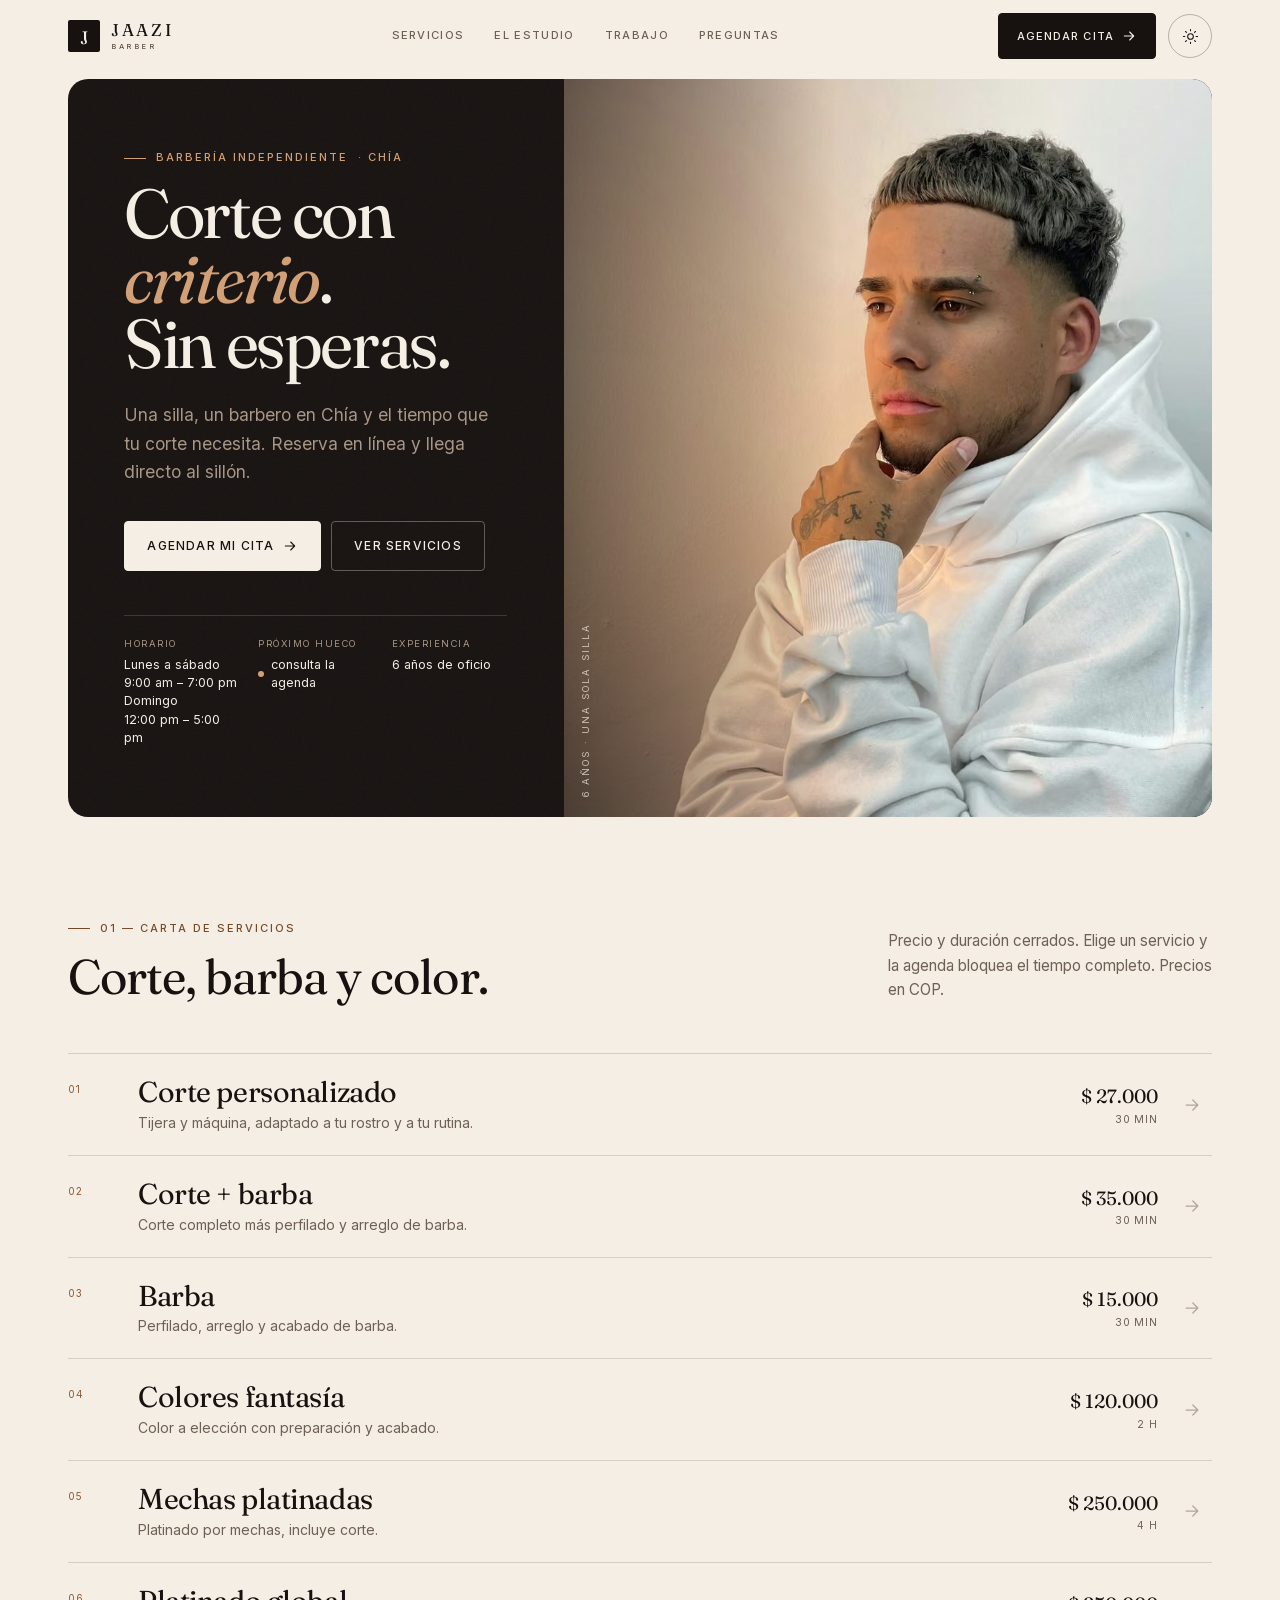
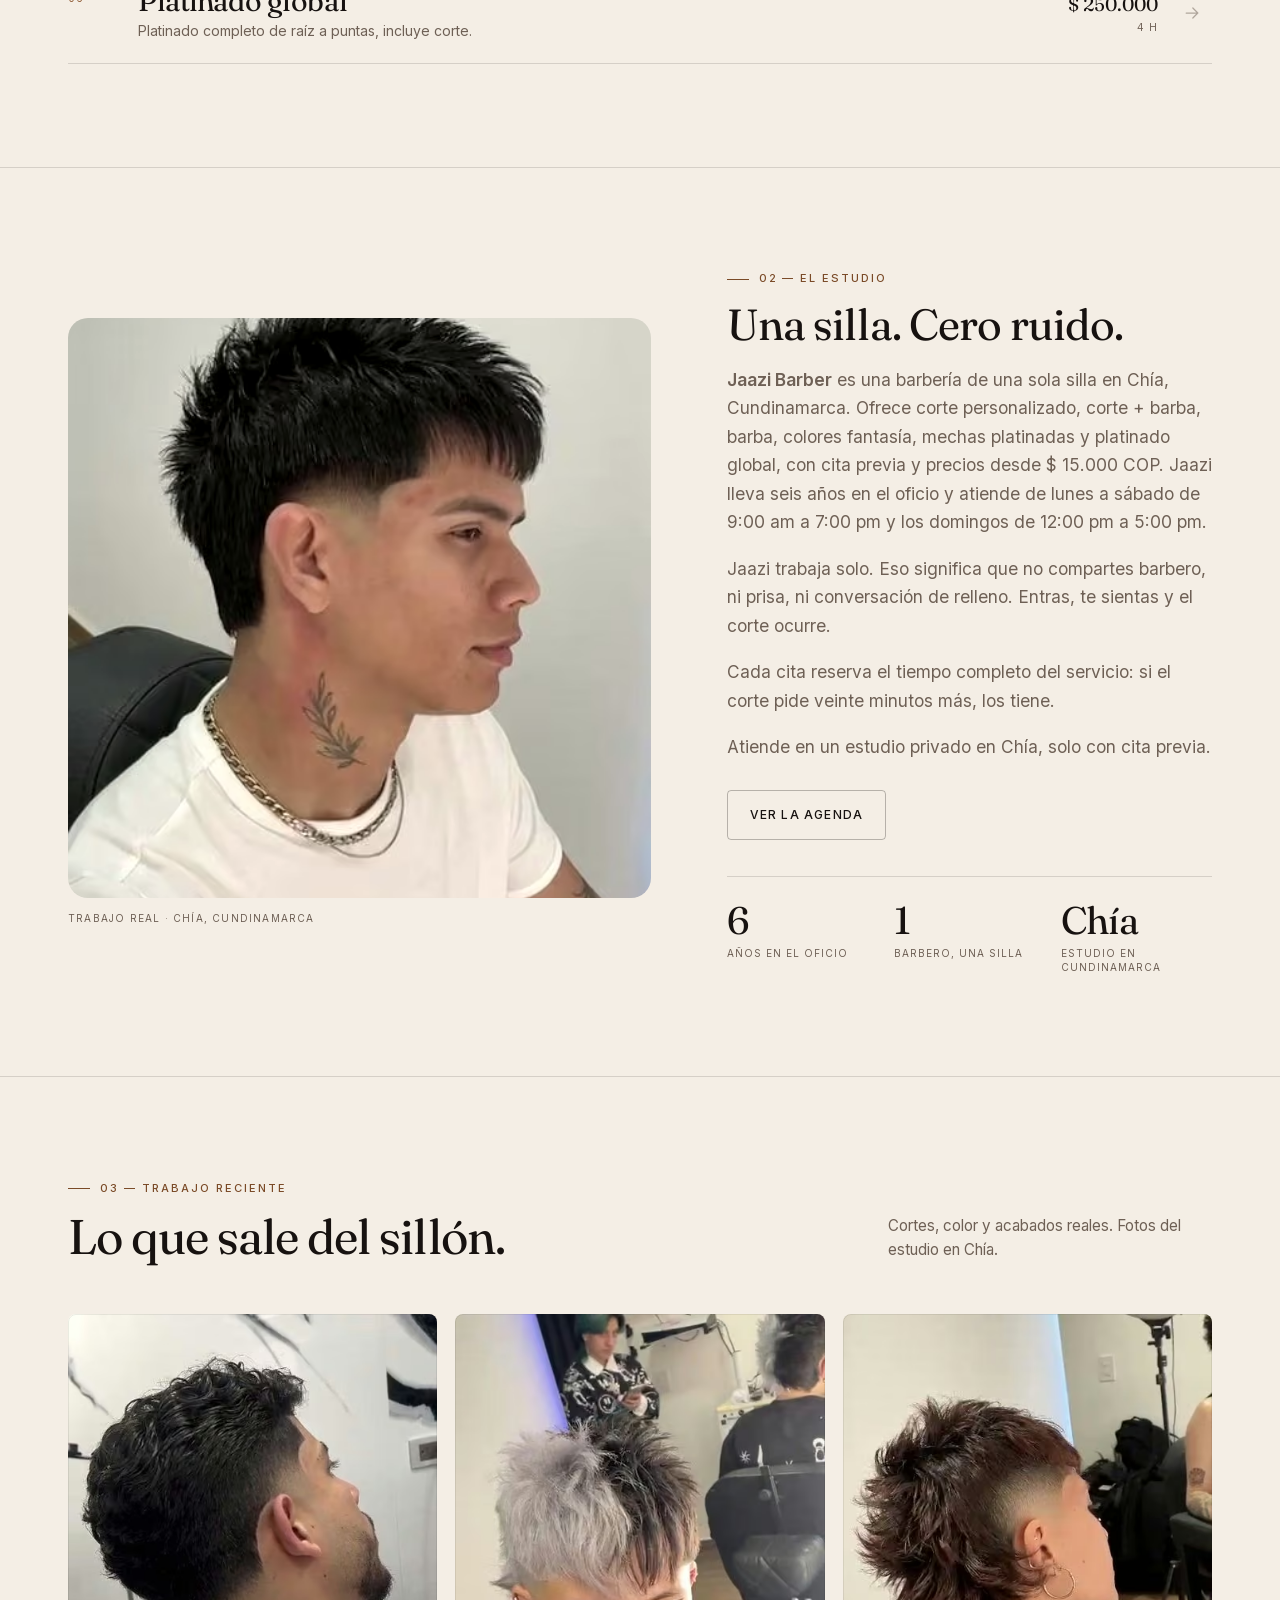
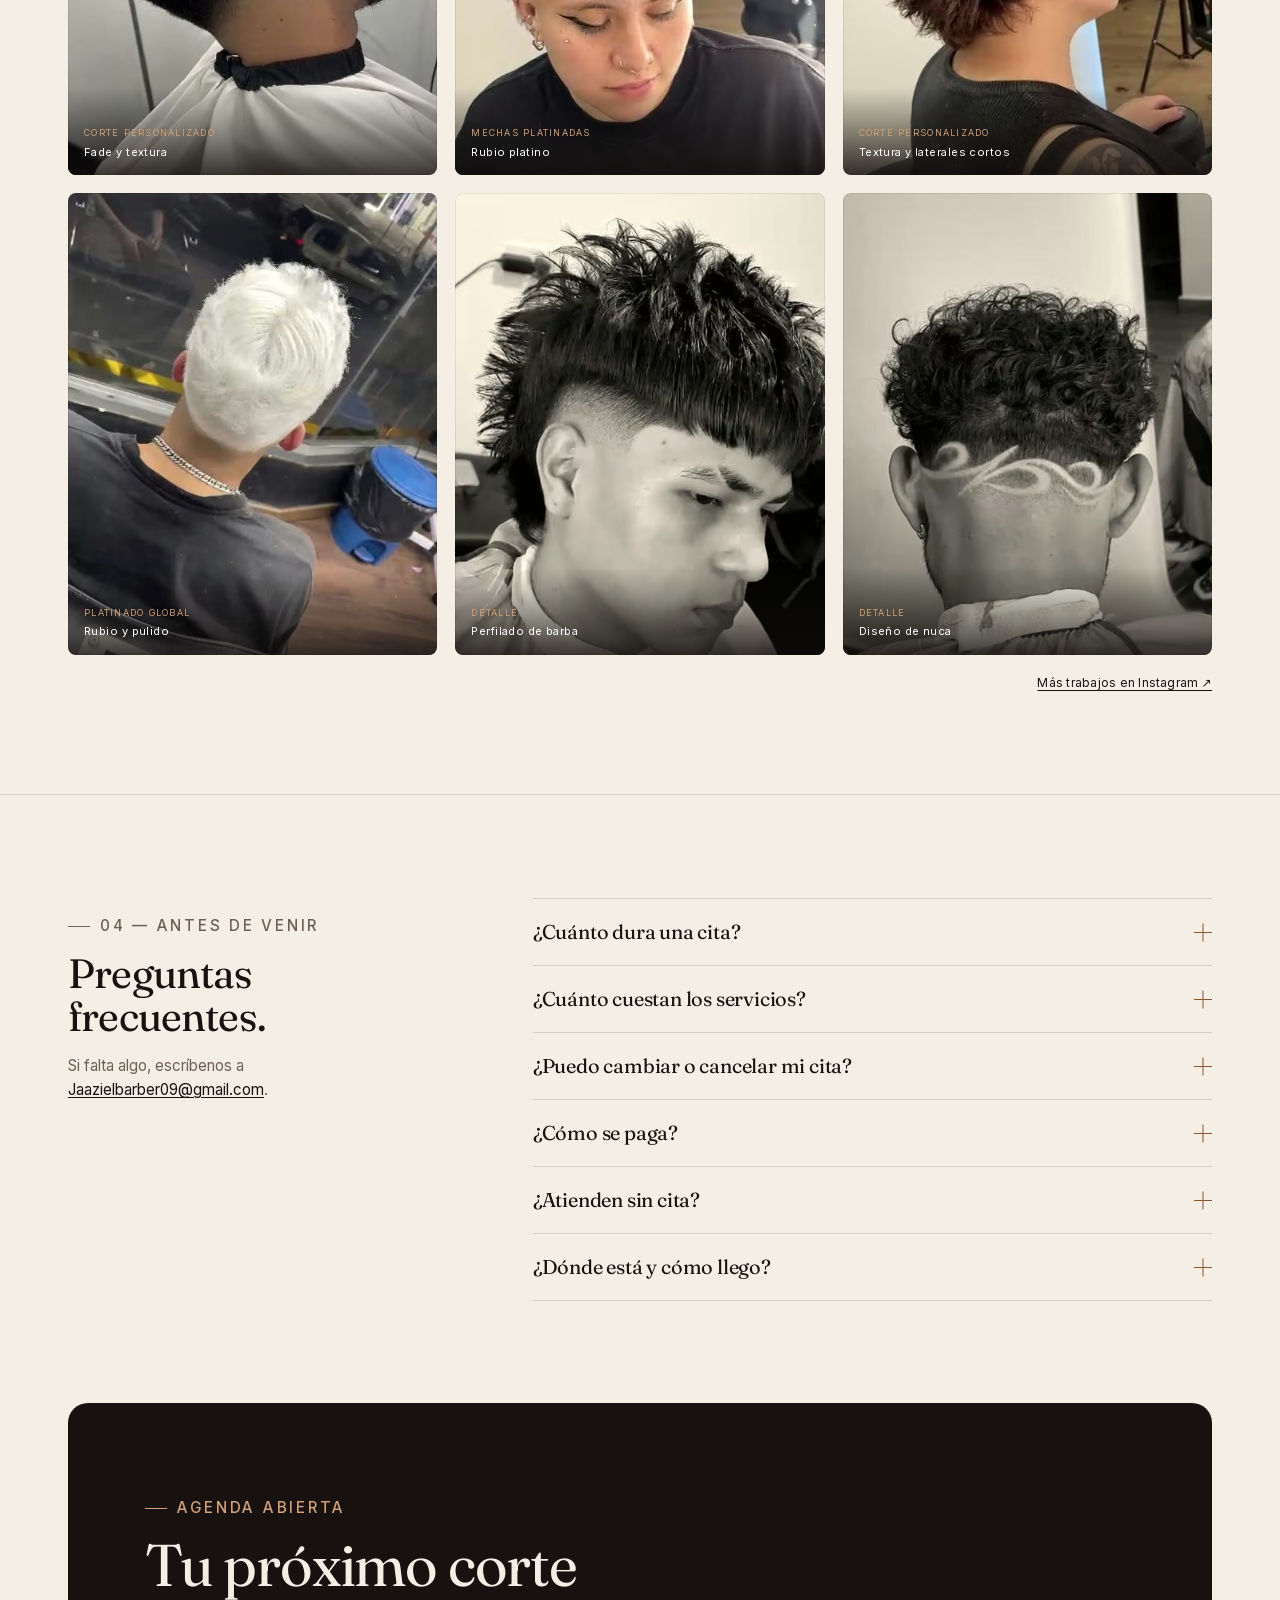
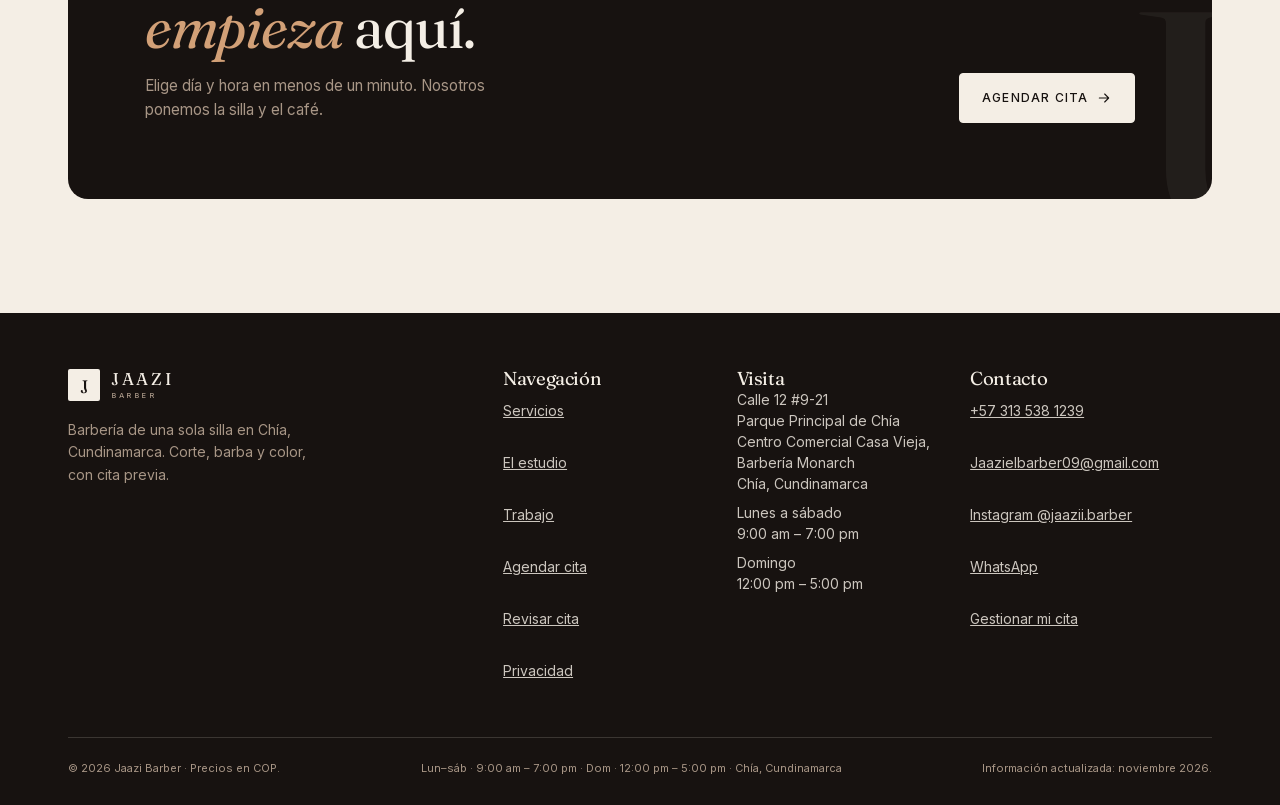
==== index.html @ 2a319cfb "Actualizar dirección en index.html" ====
<!doctype html>
<html lang="es">
<head>
  <meta charset="utf-8">
  <meta name="viewport" content="width=device-width, initial-scale=1">
  <title>Jaazi Barber — Barbería en Chía, Cundinamarca</title>
  <meta name="description" content="Corte personalizado, barba, mechas platinadas y color en Chía. Precios desde $ 15.000 COP. Reserva tu cita con Jaazi Barber en línea.">
  <meta name="theme-color" content="#f4eee5">
  <script>
    (function () {
      try {
        var stored = localStorage.getItem("jaazi.theme");
        var dark = stored ? stored === "dark" : window.matchMedia("(prefers-color-scheme: dark)").matches;
        var theme = dark ? "dark" : "light";
        document.documentElement.setAttribute("data-theme", theme);
        document.documentElement.style.colorScheme = theme;
        var meta = document.querySelector('meta[name="theme-color"]');
        if (meta) meta.setAttribute("content", theme === "dark" ? "#12100e" : "#f4eee5");
      } catch (err) { /* sin preferencia guardada */ }
    })();
  </script>
  <link rel="canonical" href="https://jaazi-barber.pages.dev/">
  <meta property="og:type" content="website">
  <meta property="og:site_name" content="Jaazi Barber">
  <meta property="og:title" content="Jaazi Barber — Barbería en Chía, Cundinamarca">
  <meta property="og:description" content="Corte, barba y color. Cita previa en Chía, Cundinamarca.">
  <meta property="og:url" content="https://jaazi-barber.pages.dev/">
  <meta property="og:image" content="https://jaazi-barber.pages.dev/assets/img/jaazi-og.jpg">
  <meta property="og:image:width" content="1200">
  <meta property="og:image:height" content="630">
  <meta property="og:image:alt" content="Jaazi, barbero de Jaazi Barber, en su estudio de Chía">
  <meta property="og:locale" content="es_CO">
  <meta name="twitter:card" content="summary_large_image">
  <meta name="twitter:title" content="Jaazi Barber — Barbería en Chía, Cundinamarca">
  <meta name="twitter:description" content="Corte, barba y color. Cita previa en Chía.">
  <meta name="twitter:image" content="https://jaazi-barber.pages.dev/assets/img/jaazi-og.jpg">
  <meta name="twitter:image:alt" content="Jaazi, barbero de Jaazi Barber, en su estudio de Chía">
  <link rel="icon" href="assets/favicon.svg" type="image/svg+xml">
  <link rel="apple-touch-icon" href="assets/apple-touch-icon.png">
  <link rel="preload" href="assets/fonts/fraunces-latin.woff2" as="font" type="font/woff2" crossorigin>
  <link rel="preload" href="assets/fonts/fraunces-latin-italic.woff2" as="font" type="font/woff2" crossorigin>
  <link rel="preload" href="assets/fonts/inter-latin.woff2" as="font" type="font/woff2" crossorigin>
  <link rel="stylesheet" href="assets/fonts/fonts.css">
  <link rel="stylesheet" href="assets/css/site.css">
  <script src="assets/js/config.js"></script>
  <script src="assets/js/api.js" defer></script>
  <script src="assets/js/store.js" defer></script>
  <script src="assets/js/site.js" defer></script>
  <script type="application/ld+json">
  {
    "@context": "https://schema.org",
    "@type": "BarberShop",
    "@id": "https://jaazi-barber.pages.dev/#barbershop",
    "name": "Jaazi Barber",
    "url": "https://jaazi-barber.pages.dev/",
    "image": "https://jaazi-barber.pages.dev/assets/img/jaazi-retrato.jpg",
    "description": "Barbería de una sola silla en Chía, Cundinamarca. Corte, barba y color, con cita previa.",
    "telephone": "+57 313 538 1239",
    "email": "Jaazielbarber09@gmail.com",
    "address": {
      "@type": "PostalAddress",
      "streetAddress": "Calle 12 #9-21, Parque Principal de Chía, Centro Comercial Casa Vieja, Barbería Monarch",
      "addressLocality": "Chía",
      "addressRegion": "Cundinamarca",
      "addressCountry": "CO"
    },
    "openingHoursSpecification": [
      {
        "@type": "OpeningHoursSpecification",
        "dayOfWeek": ["Monday", "Tuesday", "Wednesday", "Thursday", "Friday", "Saturday"],
        "opens": "09:00",
        "closes": "19:00"
      },
      {
        "@type": "OpeningHoursSpecification",
        "dayOfWeek": "Sunday",
        "opens": "12:00",
        "closes": "17:00"
      }
    ],
    "areaServed": [
      { "@type": "City", "name": "Chía" },
      { "@type": "AdministrativeArea", "name": "Cundinamarca" }
    ],
    "hasMap": "https://www.google.com/maps/search/?api=1&query=Jaazi%20Barber%2C%20Calle%2012%20%239-21%2C%20Centro%20Comercial%20Casa%20Vieja%2C%20Parque%20Principal%2C%20Ch%C3%ADa%2C%20Cundinamarca",
    "currenciesAccepted": "COP",
    "paymentAccepted": "Efectivo, Transferencia bancaria",
    "priceRange": "$$",
    "hasOfferCatalog": {
      "@type": "OfferCatalog",
      "name": "Servicios",
      "itemListElement": [
        {
          "@type": "Offer",
          "itemOffered": { "@type": "Service", "name": "Corte personalizado" },
          "price": "27000",
          "priceCurrency": "COP"
        },
        {
          "@type": "Offer",
          "itemOffered": { "@type": "Service", "name": "Corte + barba" },
          "price": "35000",
          "priceCurrency": "COP"
        },
        {
          "@type": "Offer",
          "itemOffered": { "@type": "Service", "name": "Barba" },
          "price": "15000",
          "priceCurrency": "COP"
        },
        {
          "@type": "Offer",
          "itemOffered": { "@type": "Service", "name": "Colores fantasía" },
          "price": "120000",
          "priceCurrency": "COP"
        },
        {
          "@type": "Offer",
          "itemOffered": { "@type": "Service", "name": "Mechas platinadas" },
          "price": "250000",
          "priceCurrency": "COP"
        },
        {
          "@type": "Offer",
          "itemOffered": { "@type": "Service", "name": "Platinado global" },
          "price": "250000",
          "priceCurrency": "COP"
        }
      ]
    },
    "sameAs": ["https://www.instagram.com/jaazii.barber"],
    "dateModified": "2026-11-03"
  }
  </script>
  <script type="application/ld+json">
  {
    "@context": "https://schema.org",
    "@type": "FAQPage",
    "mainEntity": [
      {
        "@type": "Question",
        "name": "¿Cuánto dura una cita?",
        "acceptedAnswer": { "@type": "Answer", "text": "El corte personalizado, el corte + barba y la barba duran 30 minutos; los colores fantasía, 2 horas; y las mechas platinadas o el platinado global, 4 horas. La agenda bloquea el tiempo completo del servicio; llega cinco minutos antes." }
      },
      {
        "@type": "Question",
        "name": "¿Cuánto cuestan los servicios?",
        "acceptedAnswer": { "@type": "Answer", "text": "Corte personalizado, $ 27.000; corte + barba, $ 35.000; barba, $ 15.000; colores fantasía, $ 120.000; mechas platinadas y platinado global, $ 250.000 cada uno. Precios en pesos colombianos (COP)." }
      },
      {
        "@type": "Question",
        "name": "¿Puedo cambiar o cancelar mi cita?",
        "acceptedAnswer": { "@type": "Answer", "text": "Sí. Desde Revisar cita, con tu código y el teléfono con el que reservaste, puedes cambiar la fecha y la hora o cancelarla en cualquier momento, sin costo." }
      },
      {
        "@type": "Question",
        "name": "¿Cómo se paga?",
        "acceptedAnswer": { "@type": "Answer", "text": "En efectivo o por transferencia, en el estudio. Reservar no tiene costo y no se pide anticipo." }
      },
      {
        "@type": "Question",
        "name": "¿Atienden sin cita?",
        "acceptedAnswer": { "@type": "Answer", "text": "Con cita previa. Si buscas un hueco de último momento, escríbenos por WhatsApp." }
      },
      {
        "@type": "Question",
        "name": "¿Dónde está y cómo llego?",
        "acceptedAnswer": { "@type": "Answer", "text": "Calle 12 #9-21, Parque Principal de Chía, Centro Comercial Casa Vieja, Barbería Monarch, Chía, Cundinamarca. La dirección completa aparece al confirmar la cita." }
      }
    ]
  }
  </script>
</head>
<body data-page="home">
  <a class="skip-link" href="#main">Saltar al contenido</a>

  <header class="site-header">
    <div class="container site-header__inner">
      <a class="brand" href="index.html" aria-label="Jaazi Barber, inicio">
        <span class="brand__mark" aria-hidden="true">J</span>
        <span class="brand__text">Jaazi<span class="brand__sub">Barber</span></span>
      </a>

      <nav class="nav" aria-label="Navegación principal">
        <a class="nav__link" href="#servicios">Servicios</a>
        <a class="nav__link" href="#estudio">El estudio</a>
        <a class="nav__link" href="#trabajo">Trabajo</a>
        <a class="nav__link" href="#preguntas">Preguntas</a>
      </nav>

      <div class="site-header__actions">
        <a class="btn btn--sm" href="agendar.html">
          Agendar cita
          <svg viewBox="0 0 24 24" fill="none" aria-hidden="true"><path d="M5 12h14M13 6l6 6-6 6" stroke="currentColor" stroke-width="1.6" stroke-linecap="round" stroke-linejoin="round"/></svg>
        </a>
        <button class="theme-toggle" type="button" data-theme-toggle aria-pressed="false" aria-label="Activar modo oscuro" title="Activar modo oscuro">
          <svg class="theme-toggle__sun" viewBox="0 0 24 24" fill="none" aria-hidden="true"><circle cx="12" cy="12" r="4" stroke="currentColor" stroke-width="1.5"/><path d="M12 2v2M12 20v2M2 12h2M20 12h2M4.9 4.9l1.4 1.4M17.7 17.7l1.4 1.4M19.1 4.9l-1.4 1.4M6.3 17.7l-1.4 1.4" stroke="currentColor" stroke-width="1.5" stroke-linecap="round"/></svg>
          <svg class="theme-toggle__moon" viewBox="0 0 24 24" fill="none" aria-hidden="true"><path d="M20 14.5A8.5 8.5 0 0 1 9.5 4a8.5 8.5 0 1 0 10.5 10.5Z" stroke="currentColor" stroke-width="1.5" stroke-linejoin="round"/></svg>
        </button>
        <button class="menu-toggle" type="button" aria-expanded="false" aria-controls="mobile-menu">
          <span class="menu-toggle__label">Menú</span>
          <span class="menu-toggle__bars" aria-hidden="true"><i></i><i></i></span>
        </button>
      </div>
    </div>
  </header>

  <div class="mobile-menu" id="mobile-menu" hidden>
    <nav class="mobile-menu__nav" aria-label="Navegación móvil">
      <a class="mobile-menu__link" href="#servicios"><span>01</span>Servicios</a>
      <a class="mobile-menu__link" href="#estudio"><span>02</span>El estudio</a>
      <a class="mobile-menu__link" href="#trabajo"><span>03</span>Trabajo</a>
      <a class="mobile-menu__link" href="#preguntas"><span>04</span>Preguntas</a>
      <a class="mobile-menu__link" href="revisar.html"><span>05</span>Revisar cita</a>
    </nav>
    <div>
      <a class="btn btn--block" href="agendar.html">
        Agendar cita
        <svg viewBox="0 0 24 24" fill="none" aria-hidden="true"><path d="M5 12h14M13 6l6 6-6 6" stroke="currentColor" stroke-width="1.6" stroke-linecap="round" stroke-linejoin="round"/></svg>
      </a>
      <div class="mobile-menu__meta" style="margin-top: 20px;">
        <span>Lun–sáb · 9:00 am – 7:00 pm · Dom · 12:00 pm – 5:00 pm</span>
        <span>Chía, Cundinamarca</span>
      </div>
    </div>
  </div>

  <main id="main" tabindex="-1">
    <div class="container">
      <section class="hero on-dark" aria-labelledby="hero-title">
        <div class="hero__body">
          <p class="eyebrow">Barbería independiente <span class="eyebrow__extra">· Chía</span></p>
          <h1 id="hero-title">Corte con <em>criterio</em>.<br>Sin esperas.</h1>
          <p class="lede">Una silla, un barbero en Chía y el tiempo que tu corte necesita. Reserva en línea y llega directo al sillón.</p>
          <div class="hero__actions">
            <a class="btn btn--light" href="agendar.html">
              Agendar mi cita
              <svg viewBox="0 0 24 24" fill="none" aria-hidden="true"><path d="M5 12h14M13 6l6 6-6 6" stroke="currentColor" stroke-width="1.6" stroke-linecap="round" stroke-linejoin="round"/></svg>
            </a>
            <a class="btn btn--ghost-light" href="#servicios">Ver servicios</a>
          </div>
          <dl class="hero__meta">
            <div>
              <dt>Horario</dt>
              <dd>Lunes a sábado<br>9:00 am – 7:00 pm<br>Domingo<br>12:00 pm – 5:00 pm</dd>
            </div>
            <div>
              <dt>Próximo hueco</dt>
              <dd class="live"><span data-next-slot>consultando…</span></dd>
            </div>
            <div>
              <dt>Experiencia</dt>
              <dd>6 años de oficio</dd>
            </div>
          </dl>
        </div>
        <div class="hero__media">
          <picture>
            <source type="image/avif" srcset="assets/img/jaazi-retrato-600.avif 600w, assets/img/jaazi-retrato-900.avif 900w, assets/img/jaazi-retrato-1200.avif 1200w" sizes="(max-width: 900px) 100vw, (max-width: 1240px) 50vw, 620px">
            <source type="image/webp" srcset="assets/img/jaazi-retrato-600.webp 600w, assets/img/jaazi-retrato-900.webp 900w, assets/img/jaazi-retrato-1200.webp 1200w" sizes="(max-width: 900px) 100vw, (max-width: 1240px) 50vw, 620px">
            <img src="assets/img/jaazi-retrato.jpg" srcset="assets/img/jaazi-retrato-600.jpg 600w, assets/img/jaazi-retrato-900.jpg 900w, assets/img/jaazi-retrato-1200.jpg 1200w" sizes="(max-width: 900px) 100vw, (max-width: 1240px) 50vw, 620px" alt="Jaazi, barbero de Jaazi Barber, en su estudio de Chía" width="1200" height="1500" fetchpriority="high">
          </picture>
          <span class="hero__stamp" aria-hidden="true">6 años · Una sola silla</span>
        </div>
      </section>
    </div>

    <section class="section" id="servicios" aria-labelledby="servicios-title">
      <div class="container">
        <div class="section-head" data-reveal>
          <div>
            <p class="eyebrow">01 — Carta de servicios</p>
            <h2 id="servicios-title">Corte, barba y color.</h2>
          </div>
          <p>Precio y duración cerrados. Elige un servicio y la agenda bloquea el tiempo completo. Precios en COP.</p>
        </div>

        <ul class="services">
          <li class="service" data-reveal>
            <a class="service__link" href="agendar.html?servicio=corte-personalizado">
              <span class="service__num">01</span>
              <span class="service__body">
                <span class="service__name">Corte personalizado</span>
                <span class="service__desc">Tijera y máquina, adaptado a tu rostro y a tu rutina.</span>
              </span>
              <span class="service__price"><b>$ 27.000</b><span>30 min</span></span>
              <svg class="service__arrow" viewBox="0 0 24 24" fill="none" aria-hidden="true"><path d="M5 12h14M13 6l6 6-6 6" stroke="currentColor" stroke-width="1.5" stroke-linecap="round" stroke-linejoin="round"/></svg>
            </a>
          </li>
          <li class="service" data-reveal data-delay="60">
            <a class="service__link" href="agendar.html?servicio=corte-barba">
              <span class="service__num">02</span>
              <span class="service__body">
                <span class="service__name">Corte + barba</span>
                <span class="service__desc">Corte completo más perfilado y arreglo de barba.</span>
              </span>
              <span class="service__price"><b>$ 35.000</b><span>30 min</span></span>
              <svg class="service__arrow" viewBox="0 0 24 24" fill="none" aria-hidden="true"><path d="M5 12h14M13 6l6 6-6 6" stroke="currentColor" stroke-width="1.5" stroke-linecap="round" stroke-linejoin="round"/></svg>
            </a>
          </li>
          <li class="service" data-reveal data-delay="120">
            <a class="service__link" href="agendar.html?servicio=barba">
              <span class="service__num">03</span>
              <span class="service__body">
                <span class="service__name">Barba</span>
                <span class="service__desc">Perfilado, arreglo y acabado de barba.</span>
              </span>
              <span class="service__price"><b>$ 15.000</b><span>30 min</span></span>
              <svg class="service__arrow" viewBox="0 0 24 24" fill="none" aria-hidden="true"><path d="M5 12h14M13 6l6 6-6 6" stroke="currentColor" stroke-width="1.5" stroke-linecap="round" stroke-linejoin="round"/></svg>
            </a>
          </li>
          <li class="service" data-reveal data-delay="180">
            <a class="service__link" href="agendar.html?servicio=colores-fantasia">
              <span class="service__num">04</span>
              <span class="service__body">
                <span class="service__name">Colores fantasía</span>
                <span class="service__desc">Color a elección con preparación y acabado.</span>
              </span>
              <span class="service__price"><b>$ 120.000</b><span>2 h</span></span>
              <svg class="service__arrow" viewBox="0 0 24 24" fill="none" aria-hidden="true"><path d="M5 12h14M13 6l6 6-6 6" stroke="currentColor" stroke-width="1.5" stroke-linecap="round" stroke-linejoin="round"/></svg>
            </a>
          </li>
          <li class="service" data-reveal data-delay="240">
            <a class="service__link" href="agendar.html?servicio=mechas-platinadas">
              <span class="service__num">05</span>
              <span class="service__body">
                <span class="service__name">Mechas platinadas</span>
                <span class="service__desc">Platinado por mechas, incluye corte.</span>
              </span>
              <span class="service__price"><b>$ 250.000</b><span>4 h</span></span>
              <svg class="service__arrow" viewBox="0 0 24 24" fill="none" aria-hidden="true"><path d="M5 12h14M13 6l6 6-6 6" stroke="currentColor" stroke-width="1.5" stroke-linecap="round" stroke-linejoin="round"/></svg>
            </a>
          </li>
          <li class="service" data-reveal data-delay="300">
            <a class="service__link" href="agendar.html?servicio=platinado-global">
              <span class="service__num">06</span>
              <span class="service__body">
                <span class="service__name">Platinado global</span>
                <span class="service__desc">Platinado completo de raíz a puntas, incluye corte.</span>
              </span>
              <span class="service__price"><b>$ 250.000</b><span>4 h</span></span>
              <svg class="service__arrow" viewBox="0 0 24 24" fill="none" aria-hidden="true"><path d="M5 12h14M13 6l6 6-6 6" stroke="currentColor" stroke-width="1.5" stroke-linecap="round" stroke-linejoin="round"/></svg>
            </a>
          </li>
        </ul>
      </div>
    </section>

    <section class="section hairline" id="estudio" aria-labelledby="estudio-title">
      <div class="container studio">
        <figure class="studio__media" data-reveal style="margin:0">
          <picture>
            <source type="image/avif" srcset="assets/img/trabajo-estudio.avif">
            <source type="image/webp" srcset="assets/img/trabajo-estudio.webp">
            <img src="assets/img/trabajo-estudio.jpg" alt="Corte texturizado terminado en el estudio de Jaazi en Chía" width="464" height="580" loading="lazy">
          </picture>
          <figcaption class="studio__cap">Trabajo real · Chía, Cundinamarca</figcaption>
        </figure>
        <div class="studio__body" data-reveal data-delay="80">
          <p class="eyebrow">02 — El estudio</p>
          <h2 id="estudio-title">Una silla. Cero ruido.</h2>
          <p class="lede"><strong>Jaazi Barber</strong> es una barbería de una sola silla en Chía, Cundinamarca. Ofrece corte personalizado, corte + barba, barba, colores fantasía, mechas platinadas y platinado global, con cita previa y precios desde $ 15.000 COP. Jaazi lleva seis años en el oficio y atiende de lunes a sábado de 9:00 am a 7:00 pm y los domingos de 12:00 pm a 5:00 pm.</p>
          <p class="lede">Jaazi trabaja solo. Eso significa que no compartes barbero, ni prisa, ni conversación de relleno. Entras, te sientas y el corte ocurre.</p>
          <p class="lede">Cada cita reserva el tiempo completo del servicio: si el corte pide veinte minutos más, los tiene.</p>
          <p class="lede">Atiende en un estudio privado en Chía, solo con cita previa.</p>
          <a class="btn btn--ghost" href="agendar.html">Ver la agenda</a>
          <div class="stats">
            <div class="stat"><b>6</b><span>Años en el oficio</span></div>
            <div class="stat"><b>1</b><span>Barbero, una silla</span></div>
            <div class="stat"><b>Chía</b><span>Estudio en Cundinamarca</span></div>
          </div>
        </div>
      </div>
    </section>


    <section class="section hairline" id="trabajo" aria-labelledby="trabajo-title">
      <div class="container">
        <div class="section-head" data-reveal>
          <div>
            <p class="eyebrow">03 — Trabajo reciente</p>
            <h2 id="trabajo-title">Lo que sale del sillón.</h2>
          </div>
          <p>Cortes, color y acabados reales. Fotos del estudio en Chía.</p>
        </div>

        <div class="work-grid">
          <figure class="work" data-reveal>
            <picture>
              <source type="image/avif" srcset="assets/img/trabajo-01.avif">
              <source type="image/webp" srcset="assets/img/trabajo-01.webp">
              <img src="assets/img/trabajo-01.jpg" alt="Corte personalizado con degradado y textura natural" width="464" height="580" loading="lazy">
            </picture>
            <figcaption><span>Corte personalizado</span>Fade y textura</figcaption>
          </figure>
          <figure class="work" data-reveal data-delay="50">
            <picture>
              <source type="image/avif" srcset="assets/img/trabajo-02.avif">
              <source type="image/webp" srcset="assets/img/trabajo-02.webp">
              <img src="assets/img/trabajo-02.jpg" alt="Mechas platinadas en rubio platino con textura" width="464" height="580" loading="lazy">
            </picture>
            <figcaption><span>Mechas platinadas</span>Rubio platino</figcaption>
          </figure>
          <figure class="work" data-reveal data-delay="100">
            <picture>
              <source type="image/avif" srcset="assets/img/trabajo-03.avif">
              <source type="image/webp" srcset="assets/img/trabajo-03.webp">
              <img src="assets/img/trabajo-03.jpg" alt="Corte texturizado con laterales cortos" width="464" height="580" loading="lazy">
            </picture>
            <figcaption><span>Corte personalizado</span>Textura y laterales cortos</figcaption>
          </figure>
          <figure class="work" data-reveal data-delay="150">
            <picture>
              <source type="image/avif" srcset="assets/img/trabajo-04.avif">
              <source type="image/webp" srcset="assets/img/trabajo-04.webp">
              <img src="assets/img/trabajo-04.jpg" alt="Platinado global en rubio platino visto desde atrás" width="464" height="580" loading="lazy">
            </picture>
            <figcaption><span>Platinado global</span>Rubio y pulido</figcaption>
          </figure>
          <figure class="work" data-reveal data-delay="200">
            <picture>
              <source type="image/avif" srcset="assets/img/trabajo-05.avif">
              <source type="image/webp" srcset="assets/img/trabajo-05.webp">
              <img src="assets/img/trabajo-05.jpg" alt="Detalle de corte con barba perfilada" width="464" height="580" loading="lazy">
            </picture>
            <figcaption><span>Detalle</span>Perfilado de barba</figcaption>
          </figure>
          <figure class="work" data-reveal data-delay="250">
            <picture>
              <source type="image/avif" srcset="assets/img/trabajo-06.avif">
              <source type="image/webp" srcset="assets/img/trabajo-06.webp">
              <img src="assets/img/trabajo-06.jpg" alt="Diseño de nuca a navaja sobre degradado" width="464" height="580" loading="lazy">
            </picture>
            <figcaption><span>Detalle</span>Diseño de nuca</figcaption>
          </figure>
        </div>
        <p class="work__more" data-reveal>
          <a href="https://www.instagram.com/jaazii.barber" target="_blank" rel="noopener">Más trabajos en Instagram ↗</a>
        </p>
      </div>
    </section>

    <section class="section hairline" id="preguntas" aria-labelledby="preguntas-title">
      <div class="container faq">
        <div class="faq__intro" data-reveal>
          <p class="eyebrow">04 — Antes de venir</p>
          <h2 id="preguntas-title">Preguntas frecuentes.</h2>
          <p>Si falta algo, escríbenos a <a href="mailto:Jaazielbarber09@gmail.com" style="color:var(--ink); text-underline-offset:2px;">Jaazielbarber09@gmail.com</a>.</p>
        </div>

        <div class="faq__list">
          <details class="faq__item">
            <summary>¿Cuánto dura una cita?<span class="faq__icon" aria-hidden="true"></span></summary>
            <div class="faq__body">El corte personalizado, el corte + barba y la barba duran 30 minutos. Los colores fantasía, 2 horas; las mechas platinadas y el platinado global, 4 horas. La agenda bloquea el tiempo completo del servicio; llega cinco minutos antes.</div>
          </details>
          <details class="faq__item">
            <summary>¿Cuánto cuestan los servicios?<span class="faq__icon" aria-hidden="true"></span></summary>
            <div class="faq__body">Corte personalizado, $ 27.000; corte + barba, $ 35.000; barba, $ 15.000; colores fantasía, $ 120.000; mechas platinadas y platinado global, $ 250.000 cada uno. Precios en pesos colombianos (COP).</div>
          </details>
          <details class="faq__item">
            <summary>¿Puedo cambiar o cancelar mi cita?<span class="faq__icon" aria-hidden="true"></span></summary>
            <div class="faq__body">Sí. Desde <a href="revisar.html" style="color:var(--ink); text-underline-offset:2px;">Revisar cita</a>, con tu código y tu teléfono, puedes cambiar la fecha y la hora o cancelarla en cualquier momento, sin costo.</div>
          </details>
          <details class="faq__item">
            <summary>¿Cómo se paga?<span class="faq__icon" aria-hidden="true"></span></summary>
            <div class="faq__body">En efectivo o por transferencia, en el estudio. Reservar no tiene costo y no se pide anticipo.</div>
          </details>
          <details class="faq__item">
            <summary>¿Atienden sin cita?<span class="faq__icon" aria-hidden="true"></span></summary>
            <div class="faq__body">Con cita previa. Si buscas un hueco de último momento, escríbenos por WhatsApp.</div>
          </details>
          <details class="faq__item">
            <summary>¿Dónde está y cómo llego?<span class="faq__icon" aria-hidden="true"></span></summary>
            <div class="faq__body">Calle 12 #9-21, Parque Principal de Chía, Centro Comercial Casa Vieja, Barbería Monarch, Chía, Cundinamarca. La dirección completa aparece al confirmar la cita.</div>
          </details>
        </div>
      </div>
    </section>

    <div class="container" style="padding-bottom: clamp(8px, 2vw, 24px);">
      <section class="cta-band on-dark" aria-labelledby="cta-title" data-reveal>
        <div class="cta-band__body">
          <p class="eyebrow">Agenda abierta</p>
          <h2 id="cta-title">Tu próximo corte <em>empieza</em> aquí.</h2>
          <p>Elige día y hora en menos de un minuto. Nosotros ponemos la silla y el café.</p>
        </div>
        <a class="btn btn--light" href="agendar.html">
          Agendar cita
          <svg viewBox="0 0 24 24" fill="none" aria-hidden="true"><path d="M5 12h14M13 6l6 6-6 6" stroke="currentColor" stroke-width="1.6" stroke-linecap="round" stroke-linejoin="round"/></svg>
        </a>
      </section>
    </div>
  </main>

  <footer class="site-footer">
    <div class="container">
      <div class="footer__grid">
        <div class="footer__brand">
          <a class="brand" href="index.html" aria-label="Jaazi Barber, inicio">
            <span class="brand__mark" aria-hidden="true">J</span>
            <span class="brand__text">Jaazi<span class="brand__sub">Barber</span></span>
          </a>
          <p class="footer__tagline">Barbería de una sola silla en Chía, Cundinamarca. Corte, barba y color, con cita previa.</p>
        </div>
        <div>
          <h3>Navegación</h3>
          <ul class="footer__list">
            <li><a href="#servicios">Servicios</a></li>
            <li><a href="#estudio">El estudio</a></li>
            <li><a href="#trabajo">Trabajo</a></li>
            <li><a href="agendar.html">Agendar cita</a></li>
            <li><a href="revisar.html">Revisar cita</a></li>
            <li><a href="privacidad.html">Privacidad</a></li>
          </ul>
        </div>
        <div>
          <h3>Visita</h3>
          <ul class="footer__list">
            <li>Calle 12 #9-21<br>Parque Principal de Chía<br>Centro Comercial Casa Vieja, Barbería Monarch<br>Chía, Cundinamarca</li>
            <li>Lunes a sábado<br>9:00 am – 7:00 pm</li>
            <li>Domingo<br>12:00 pm – 5:00 pm</li>
          </ul>
        </div>
        <div>
          <h3>Contacto</h3>
          <ul class="footer__list">
            <li><a href="tel:+573135381239">+57 313 538 1239</a></li>
            <li><a href="mailto:Jaazielbarber09@gmail.com">Jaazielbarber09@gmail.com</a></li>
            <li><a href="https://www.instagram.com/jaazii.barber" target="_blank" rel="noopener">Instagram @jaazii.barber</a></li>
            <li><a href="https://wa.me/573135381239" target="_blank" rel="noopener">WhatsApp</a></li>
            <li><a href="revisar.html">Gestionar mi cita</a></li>
          </ul>
        </div>
      </div>
      <div class="footer__bottom">
        <p>© <span data-year>2026</span> Jaazi Barber · Precios en COP.</p>
        <p>Lun–sáb · 9:00 am – 7:00 pm · Dom · 12:00 pm – 5:00 pm · Chía, Cundinamarca</p>
        <p>Información actualizada: noviembre 2026.</p>
      </div>
    </div>
  </footer>
</body>
</html>
---- assets/fonts/fonts.css ----
@font-face {
  font-family: 'Fraunces';
  font-style: italic;
  font-weight: 300 700;
  font-display: swap;
  src: url(../fonts/fraunces-latin-ext-italic.woff2) format('woff2');
  unicode-range: U+0100-02BA, U+02BD-02C5, U+02C7-02CC, U+02CE-02D7, U+02DD-02FF, U+0304, U+0308, U+0329, U+1D00-1DBF, U+1E00-1E9F, U+1EF2-1EFF, U+2020, U+20A0-20AB, U+20AD-20C4, U+2113, U+2C60-2C7F, U+A720-A7FF;
}

@font-face {
  font-family: 'Fraunces';
  font-style: italic;
  font-weight: 300 700;
  font-display: swap;
  src: url(../fonts/fraunces-latin-italic.woff2) format('woff2');
  unicode-range: U+0000-00FF, U+0131, U+0152-0153, U+02BB-02BC, U+02C6, U+02DA, U+02DC, U+0304, U+0308, U+0329, U+2000-206F, U+20AC, U+2122, U+2191, U+2193, U+2212, U+2215, U+FEFF, U+FFFD;
}

@font-face {
  font-family: 'Fraunces';
  font-style: normal;
  font-weight: 300 700;
  font-display: swap;
  src: url(../fonts/fraunces-latin-ext.woff2) format('woff2');
  unicode-range: U+0100-02BA, U+02BD-02C5, U+02C7-02CC, U+02CE-02D7, U+02DD-02FF, U+0304, U+0308, U+0329, U+1D00-1DBF, U+1E00-1E9F, U+1EF2-1EFF, U+2020, U+20A0-20AB, U+20AD-20C4, U+2113, U+2C60-2C7F, U+A720-A7FF;
}

@font-face {
  font-family: 'Fraunces';
  font-style: normal;
  font-weight: 300 700;
  font-display: swap;
  src: url(../fonts/fraunces-latin.woff2) format('woff2');
  unicode-range: U+0000-00FF, U+0131, U+0152-0153, U+02BB-02BC, U+02C6, U+02DA, U+02DC, U+0304, U+0308, U+0329, U+2000-206F, U+20AC, U+2122, U+2191, U+2193, U+2212, U+2215, U+FEFF, U+FFFD;
}

@font-face {
  font-family: 'Inter';
  font-style: normal;
  font-weight: 300 600;
  font-display: swap;
  src: url(../fonts/inter-latin-ext.woff2) format('woff2');
  unicode-range: U+0100-02BA, U+02BD-02C5, U+02C7-02CC, U+02CE-02D7, U+02DD-02FF, U+0304, U+0308, U+0329, U+1D00-1DBF, U+1E00-1E9F, U+1EF2-1EFF, U+2020, U+20A0-20AB, U+20AD-20C4, U+2113, U+2C60-2C7F, U+A720-A7FF;
}

@font-face {
  font-family: 'Inter';
  font-style: normal;
  font-weight: 300 600;
  font-display: swap;
  src: url(../fonts/inter-latin.woff2) format('woff2');
  unicode-range: U+0000-00FF, U+0131, U+0152-0153, U+02BB-02BC, U+02C6, U+02DA, U+02DC, U+0304, U+0308, U+0329, U+2000-206F, U+20AC, U+2122, U+2191, U+2193, U+2212, U+2215, U+FEFF, U+FFFD;
}
---- assets/css/site.css ----
/* =========================================================
   Jaazi Barber — sistema visual
   Base: espresso / hueso / cobre. Serif editorial + sans UI.
   ========================================================= */

:root {
  --ink: #171210;
  --ink-soft: #241c18;
  --bone: #f4eee5;
  --paper: #fcf9f3;
  --tone: #e7dccc;
  --muted: #6e6055;
  --muted-dark: #a89686;
  --copper: #b1784a;
  --copper-deep: #8c5730;
  --copper-light: #d2a077;
  --danger: #a03a2a;
  --line: rgba(23, 18, 16, 0.14);
  --line-strong: rgba(23, 18, 16, 0.28);
  --line-dark: rgba(244, 238, 229, 0.16);

  --font-display: "Fraunces", "Iowan Old Style", Georgia, serif;
  --font-sans: "Inter", system-ui, -apple-system, "Segoe UI", sans-serif;

  --r-sm: 4px;
  --r-md: 8px;
  --r-lg: 20px;
  --ease: cubic-bezier(0.23, 1, 0.32, 1);
  --ease-io: cubic-bezier(0.77, 0, 0.175, 1);
  --header-h: 72px;
  --container: 1240px;
  --gutter: clamp(20px, 4vw, 48px);
}

*,
*::before,
*::after { box-sizing: border-box; }

html {
  -webkit-text-size-adjust: 100%;
  scroll-behavior: smooth;
  scroll-padding-top: calc(var(--header-h) + 24px);
}

body {
  margin: 0;
  background: var(--bone);
  color: var(--ink);
  font-family: var(--font-sans);
  font-size: 1rem;
  line-height: 1.6;
  -webkit-font-smoothing: antialiased;
  text-rendering: optimizeLegibility;
}

img { display: block; max-width: 100%; }
svg { display: block; }

h1, h2, h3, h4 {
  font-family: var(--font-display);
  font-weight: 400;
  font-optical-sizing: auto;
  line-height: 1.05;
  letter-spacing: -0.02em;
  margin: 0;
}

p { margin: 0; }

a { color: inherit; }

button, input, select, textarea { font: inherit; color: inherit; }

[hidden] { display: none !important; }

/* Contenido según el modo de la agenda (compartida o local). */
[data-when="api"] { display: none; }
html[data-mode="api"] [data-when="api"] { display: inline; }
html[data-mode="api"] [data-when="local"] { display: none; }

main:focus { outline: none; }

body.menu-open { overflow: hidden; }

::selection { background: var(--copper); color: #fff; }

:focus-visible {
  outline: 2px solid var(--copper-deep);
  outline-offset: 3px;
  border-radius: 2px;
}

.sr-only {
  position: absolute;
  width: 1px; height: 1px;
  padding: 0; margin: -1px;
  overflow: hidden;
  clip: rect(0 0 0 0);
  white-space: nowrap;
  border: 0;
}

.skip-link {
  position: fixed;
  top: 10px; left: 10px;
  z-index: 200;
  padding: 12px 18px;
  border-radius: var(--r-sm);
  background: var(--ink);
  color: var(--bone);
  font-size: 13px;
  text-decoration: none;
  transform: translateY(-160%);
  transition: transform 180ms var(--ease);
}
.skip-link:focus-visible { transform: none; }

.container {
  width: 100%;
  max-width: var(--container);
  margin-inline: auto;
  padding-inline: var(--gutter);
}

/* ---------- Tipografía de apoyo ---------- */

.eyebrow {
  display: flex;
  align-items: center;
  gap: 10px;
  margin-bottom: 14px;
  font-size: 11px;
  font-weight: 500;
  letter-spacing: 0.18em;
  text-transform: uppercase;
  color: #7a4a27; /* 5.1:1 sobre --bone (AA en 11px); en fondos oscuros .on-dark la retorna a --copper-light */
}
.eyebrow::before {
  content: "";
  width: 22px;
  height: 1px;
  background: currentColor;
  flex: none;
}
.eyebrow--plain::before { display: none; }
.eyebrow--center { justify-content: center; }

.lede {
  font-size: clamp(1rem, 1.35vw, 1.125rem);
  line-height: 1.65;
  color: var(--muted);
  max-width: 46ch;
}

.on-dark { color: var(--bone); }
.on-dark .eyebrow { color: var(--copper-light); }
.on-dark .lede { color: var(--muted-dark); }

.fineprint {
  font-size: 12px;
  line-height: 1.6;
  color: var(--muted);
}

/* ---------- Botones ---------- */

.btn {
  --btn-bg: var(--ink);
  --btn-fg: var(--bone);
  --btn-bd: var(--ink);
  display: inline-flex;
  align-items: center;
  justify-content: center;
  gap: 0.65em;
  min-height: 50px;
  padding: 14px 22px;
  border: 1px solid var(--btn-bd);
  border-radius: var(--r-sm);
  background: var(--btn-bg);
  color: var(--btn-fg);
  font-family: var(--font-sans);
  font-size: 12px;
  font-weight: 500;
  letter-spacing: 0.1em;
  line-height: 1;
  text-transform: uppercase;
  text-decoration: none;
  cursor: pointer;
  transition:
    background-color 180ms ease,
    border-color 180ms ease,
    color 180ms ease,
    transform 160ms var(--ease);
}
.btn svg {
  width: 16px;
  height: 16px;
  flex: none;
  transition: transform 220ms var(--ease);
}
.btn:active { transform: scale(0.97); }

.btn--light {
  --btn-bg: var(--bone);
  --btn-fg: var(--ink);
  --btn-bd: var(--bone);
}
.btn--ghost {
  --btn-bg: transparent;
  --btn-fg: var(--ink);
  --btn-bd: var(--line-strong);
}
.btn--ghost-light {
  --btn-bg: transparent;
  --btn-fg: var(--bone);
  --btn-bd: rgba(244, 238, 229, 0.32);
}
.btn--sm {
  min-height: 46px;
  padding: 12px 18px;
  font-size: 11px;
}
.btn--block { width: 100%; }
.btn[disabled],
.btn[aria-disabled="true"] {
  opacity: 0.45;
  cursor: not-allowed;
  transform: none;
}

@media (hover: hover) and (pointer: fine) {
  .btn:hover svg { transform: translateX(3px); }
  .btn--light:hover { --btn-bg: #fff; --btn-bd: #fff; }
  .btn--ghost:hover { --btn-bg: rgba(23, 18, 16, 0.05); }
  .btn--ghost-light:hover { --btn-bg: rgba(244, 238, 229, 0.08); }
}

/* ---------- Header ---------- */

.site-header {
  position: sticky;
  top: 0;
  z-index: 60;
  background: color-mix(in srgb, var(--bone) 92%, transparent);
  border-bottom: 1px solid transparent;
  transition: border-color 220ms ease, background-color 220ms ease;
}
.site-header.is-scrolled {
  background: color-mix(in srgb, var(--bone) 97%, transparent);
  border-bottom-color: var(--line);
  backdrop-filter: blur(10px);
}
.site-header__inner {
  display: flex;
  align-items: center;
  justify-content: space-between;
  gap: 24px;
  height: var(--header-h);
}

.brand {
  display: inline-flex;
  align-items: center;
  gap: 11px;
  text-decoration: none;
  color: var(--ink);
}
.brand__mark {
  display: grid;
  place-items: center;
  width: 32px;
  height: 32px;
  background: var(--ink);
  color: var(--bone);
  border-radius: 2px;
  font-family: var(--font-display);
  font-size: 18px;
  line-height: 1;
  padding-top: 3px;
}
.brand__text {
  display: flex;
  flex-direction: column;
  font-family: var(--font-display);
  font-size: 17px;
  letter-spacing: 0.16em;
  line-height: 1;
  text-transform: uppercase;
}
.brand__sub {
  margin-top: 5px;
  font-family: var(--font-sans);
  font-size: 7.5px;
  font-weight: 500;
  letter-spacing: 0.34em;
  color: #5f5349;
  text-transform: uppercase;
}
html[data-theme="dark"] .brand__sub { color: var(--muted); }

.nav {
  display: flex;
  align-items: center;
  gap: 30px;
}
.nav__link {
  position: relative;
  padding-block: 6px;
  font-size: 11px;
  font-weight: 500;
  letter-spacing: 0.12em;
  text-transform: uppercase;
  text-decoration: none;
  color: var(--muted);
  transition: color 160ms ease;
}
.nav__link::after {
  content: "";
  position: absolute;
  left: 0;
  bottom: 0;
  width: 100%;
  height: 1px;
  background: var(--ink);
  transform: scaleX(0);
  transform-origin: left;
  transition: transform 200ms var(--ease);
}
.nav__link[aria-current="page"] { color: var(--ink); }
.nav__link[aria-current="page"]::after { transform: scaleX(1); }

@media (hover: hover) and (pointer: fine) {
  .nav__link:hover { color: var(--ink); }
  .nav__link:hover::after { transform: scaleX(1); }
}

.site-header__actions {
  display: flex;
  align-items: center;
  gap: 12px;
}

.menu-toggle {
  display: none;
  align-items: center;
  gap: 10px;
  height: 44px;
  padding: 0 4px;
  background: none;
  border: 0;
  cursor: pointer;
  font-size: 10px;
  font-weight: 500;
  letter-spacing: 0.14em;
  text-transform: uppercase;
  color: var(--ink);
}
.menu-toggle__bars {
  position: relative;
  width: 22px;
  height: 12px;
}
.menu-toggle__bars i {
  position: absolute;
  left: 0;
  width: 100%;
  height: 1px;
  background: currentColor;
  transition: transform 220ms var(--ease), top 220ms var(--ease), opacity 160ms ease;
}
.menu-toggle__bars i:first-child { top: 1px; }
.menu-toggle__bars i:last-child { top: 10px; }
.menu-toggle[aria-expanded="true"] .menu-toggle__bars i:first-child {
  top: 6px;
  transform: rotate(45deg);
}
.menu-toggle[aria-expanded="true"] .menu-toggle__bars i:last-child {
  top: 6px;
  transform: rotate(-45deg);
}

.theme-toggle {
  display: inline-grid;
  place-items: center;
  width: 44px;
  height: 44px;
  flex: none;
  padding: 0;
  border: 1px solid var(--line-strong);
  border-radius: 50%;
  background: transparent;
  color: var(--ink);
  cursor: pointer;
  transition: background-color 180ms ease, border-color 180ms ease, transform 140ms var(--ease);
}
.theme-toggle svg {
  grid-area: 1 / 1;
  width: 17px;
  height: 17px;
  transition: opacity 180ms ease, transform 240ms var(--ease);
}
.theme-toggle__moon {
  opacity: 0;
  transform: rotate(-30deg) scale(0.82);
}
html[data-theme="dark"] .theme-toggle__sun {
  opacity: 0;
  transform: rotate(30deg) scale(0.82);
}
html[data-theme="dark"] .theme-toggle__moon {
  opacity: 1;
  transform: none;
}
@media (hover: hover) and (pointer: fine) {
  .theme-toggle:hover {
    background: color-mix(in srgb, var(--ink) 8%, transparent);
    border-color: var(--ink);
  }
}
.theme-toggle:active { transform: scale(0.94); }

.mobile-menu {
  position: fixed;
  inset: var(--header-h) 0 0 0;
  z-index: 55;
  display: flex;
  flex-direction: column;
  justify-content: space-between;
  gap: 32px;
  padding: 36px var(--gutter) 40px;
  background: var(--bone);
  overflow-y: auto;
  opacity: 0;
  transform: translateY(-8px);
  transition: opacity 200ms ease, transform 200ms var(--ease);
}
.mobile-menu.is-open { opacity: 1; transform: none; }
.mobile-menu__nav {
  display: flex;
  flex-direction: column;
  gap: 2px;
}
.mobile-menu__link {
  display: flex;
  align-items: baseline;
  gap: 14px;
  padding-block: 14px;
  border-bottom: 1px solid var(--line);
  font-family: var(--font-display);
  font-size: clamp(1.75rem, 6vw, 2.25rem);
  letter-spacing: -0.02em;
  text-decoration: none;
  color: var(--ink);
}
.mobile-menu__link span {
  font-family: var(--font-sans);
  font-size: 10px;
  letter-spacing: 0.14em;
  color: var(--copper-deep);
}
.mobile-menu__meta {
  display: flex;
  flex-wrap: wrap;
  gap: 8px 24px;
  font-size: 12px;
  color: var(--muted);
}
.mobile-menu .btn { margin-top: 4px; }

/* ---------- Hero ---------- */

.hero {
  position: relative;
  display: grid;
  grid-template-columns: minmax(0, 5.2fr) minmax(0, 6.8fr);
  margin-top: 6px;
  border-radius: var(--r-lg);
  overflow: hidden;
  background: var(--ink);
  color: var(--bone);
}
.hero::after {
  content: "";
  position: absolute;
  inset: 0;
  pointer-events: none;
  opacity: 0.045;
  background-image: url("data:image/svg+xml,%3Csvg xmlns='http://www.w3.org/2000/svg' width='160' height='160'%3E%3Cfilter id='n'%3E%3CfeTurbulence type='fractalNoise' baseFrequency='0.8' numOctaves='3'/%3E%3C/filter%3E%3Crect width='160' height='160' filter='url(%23n)'/%3E%3C/svg%3E");
}
.hero__body {
  position: relative;
  z-index: 1;
  display: flex;
  flex-direction: column;
  justify-content: center;
  align-items: flex-start;
  padding: clamp(28px, 4.4vw, 64px);
  padding-block: clamp(36px, 5.5vw, 72px);
}
.hero h1 {
  font-size: clamp(2.7rem, 5.4vw, 4.75rem);
  line-height: 0.94;
  letter-spacing: -0.035em;
  margin-bottom: clamp(18px, 2vw, 26px);
  max-width: 12ch;
}
.hero h1 em {
  font-style: italic;
  color: var(--copper-light);
}
.hero .lede {
  max-width: 36ch;
  color: var(--muted-dark);
}
.hero__actions {
  display: flex;
  flex-wrap: wrap;
  gap: 10px;
  margin-top: clamp(24px, 3vw, 34px);
}
.hero__meta {
  display: grid;
  grid-template-columns: repeat(3, minmax(0, 1fr));
  gap: 18px;
  width: 100%;
  margin: clamp(28px, 4vw, 44px) 0 0;
  padding-top: 20px;
  border-top: 1px solid var(--line-dark);
}
.hero__meta dt {
  font-size: 9.5px;
  letter-spacing: 0.16em;
  text-transform: uppercase;
  color: var(--muted-dark);
  margin-bottom: 5px;
}
.hero__meta dd {
  margin: 0;
  font-size: 12.5px;
  line-height: 1.45;
  color: var(--bone);
}
.hero__meta .live {
  display: inline-flex;
  align-items: center;
  gap: 7px;
}
.hero__meta .live::before {
  content: "";
  width: 6px;
  height: 6px;
  border-radius: 50%;
  background: var(--copper-light);
  flex: none;
}

.hero__media {
  position: relative;
  min-height: 540px;
  overflow: hidden;
}
picture { display: contents; }
.hero__media img {
  position: absolute;
  inset: 0;
  width: 100%;
  height: 100%;
  object-fit: cover;
  object-position: 50% 28%;
  filter: saturate(0.82) contrast(1.06);
  clip-path: inset(0 0 0 100%);
  animation: heroReveal 1100ms var(--ease) 140ms forwards;
}
.hero__media::before {
  content: "";
  position: absolute;
  inset: 0;
  z-index: 1;
  background: linear-gradient(90deg, rgba(23, 18, 16, 0.62) 0%, rgba(23, 18, 16, 0) 42%);
  pointer-events: none;
}
.hero__stamp {
  position: absolute;
  z-index: 2;
  left: 14px;
  bottom: 20px;
  writing-mode: vertical-rl;
  transform: rotate(180deg);
  font-size: 9.5px;
  letter-spacing: 0.22em;
  text-transform: uppercase;
  color: rgba(244, 238, 229, 0.72);
}

@keyframes heroReveal {
  to { clip-path: inset(0 0 0 0); }
}

/* ---------- Secciones ---------- */

.section { padding-block: clamp(64px, 8vw, 112px); }
.section--tight { padding-block: clamp(44px, 6vw, 76px); }
.hairline { border-top: 1px solid var(--line); }

.section-head {
  display: grid;
  grid-template-columns: minmax(0, 7fr) minmax(0, 4fr);
  align-items: end;
  gap: clamp(20px, 5vw, 64px);
  margin-bottom: clamp(32px, 4vw, 52px);
}
.section-head h2 {
  font-size: clamp(2.1rem, 3.8vw, 3.25rem);
  max-width: 18ch;
}
.section-head > p {
  justify-self: end;
  max-width: 36ch;
  color: var(--muted);
  font-size: 0.95rem;
}

/* ---------- Servicios ---------- */

.services {
  list-style: none;
  margin: 0;
  padding: 0;
  border-top: 1px solid var(--line);
}
.service { border-bottom: 1px solid var(--line); }
.service__link {
  display: grid;
  grid-template-columns: 46px minmax(0, 1fr) auto 26px;
  align-items: center;
  gap: clamp(10px, 2vw, 24px);
  padding: 22px 4px 22px 0;
  text-decoration: none;
  color: inherit;
  transition: background-color 180ms ease, padding-left 220ms var(--ease);
}
.service__num {
  font-size: 10px;
  letter-spacing: 0.12em;
  color: var(--copper-deep);
  padding-top: 5px;
  align-self: start;
}
.service__name {
  display: block;
  font-family: var(--font-display);
  font-size: clamp(1.35rem, 2.3vw, 1.8rem);
  line-height: 1.1;
  letter-spacing: -0.015em;
}
.service__desc {
  display: block;
  margin-top: 4px;
  font-size: 0.875rem;
  line-height: 1.5;
  color: var(--muted);
  max-width: 52ch;
}
.service__price {
  text-align: right;
  white-space: nowrap;
}
.service__price b {
  display: block;
  font-family: var(--font-display);
  font-size: 1.2rem;
  font-weight: 400;
}
.service__price span {
  display: block;
  font-size: 10.5px;
  letter-spacing: 0.08em;
  text-transform: uppercase;
  color: var(--muted);
}
.service__arrow {
  width: 20px;
  height: 20px;
  color: var(--muted);
  opacity: 0.5;
  transition: transform 220ms var(--ease), opacity 180ms ease, color 180ms ease;
}

@media (hover: hover) and (pointer: fine) {
  .service__link:hover {
    background: var(--paper);
    padding-left: 10px;
  }
  .service__link:hover .service__arrow {
    transform: translateX(4px);
    opacity: 1;
    color: var(--copper-deep);
  }
}

/* ---------- Estudio ---------- */

.studio {
  display: grid;
  grid-template-columns: minmax(0, 6fr) minmax(0, 5fr);
  gap: clamp(28px, 6vw, 76px);
  align-items: center;
}
.studio__media { position: relative; }
.studio__media img {
  width: 100%;
  aspect-ratio: 4 / 5;
  object-fit: cover;
  border-radius: var(--r-lg);
  filter: saturate(0.85) contrast(1.02);
}
.studio__cap {
  margin-top: 12px;
  font-size: 10px;
  letter-spacing: 0.12em;
  text-transform: uppercase;
  color: var(--muted);
}
.studio__body h2 {
  font-size: clamp(2rem, 3.4vw, 3rem);
  max-width: 15ch;
}
.studio__body .lede { margin-top: 18px; }
.studio__body p + p { margin-top: 14px; }
.studio__body .btn { margin-top: 28px; }

.stats {
  display: grid;
  grid-template-columns: repeat(3, 1fr);
  gap: 16px;
  margin-top: 36px;
  padding-top: 24px;
  border-top: 1px solid var(--line);
}
.stat b {
  display: block;
  font-family: var(--font-display);
  font-size: clamp(1.75rem, 3vw, 2.4rem);
  font-weight: 400;
  line-height: 1;
  letter-spacing: -0.02em;
}
.stat span {
  display: block;
  margin-top: 7px;
  font-size: 10px;
  line-height: 1.4;
  letter-spacing: 0.1em;
  text-transform: uppercase;
  color: var(--muted);
}

/* ---------- Reseñas ---------- */

.reviews {
  display: grid;
  grid-template-columns: repeat(3, minmax(0, 1fr));
  border-top: 1px solid var(--line);
  border-bottom: 1px solid var(--line);
}
.review {
  margin: 0;
  padding: clamp(22px, 3vw, 32px) clamp(18px, 2.4vw, 30px);
}
.review + .review { border-left: 1px solid var(--line); }
.review__stars {
  display: block;
  margin-bottom: 18px;
  font-size: 10px;
  letter-spacing: 0.22em;
  color: var(--copper-deep);
}
.review blockquote {
  margin: 0;
  font-family: var(--font-display);
  font-size: clamp(1.08rem, 1.55vw, 1.3rem);
  line-height: 1.35;
  letter-spacing: -0.012em;
}
.review figcaption {
  margin-top: 20px;
  font-size: 11px;
  letter-spacing: 0.06em;
  color: var(--muted);
}

/* ---------- Trabajo ---------- */

.work-grid {
  display: grid;
  grid-template-columns: repeat(3, minmax(0, 1fr));
  gap: clamp(10px, 1.6vw, 18px);
}
.work {
  position: relative;
  margin: 0;
  aspect-ratio: 4 / 5;
  overflow: hidden;
  border-radius: var(--r-md);
  background: var(--tone);
}
.work img {
  width: 100%;
  height: 100%;
  object-fit: cover;
  transition: transform 700ms var(--ease);
}
.work::after {
  content: "";
  position: absolute;
  inset: 0;
  border: 1px solid rgba(23, 18, 16, 0.08);
  border-radius: inherit;
  pointer-events: none;
}
.work figcaption {
  position: absolute;
  inset: auto 0 0;
  padding: 38px 16px 14px;
  background: linear-gradient(180deg, transparent, rgba(15, 12, 10, 0.82));
  color: #fff;
  font-size: 11px;
  letter-spacing: 0.04em;
}
.work figcaption span {
  display: block;
  margin-bottom: 3px;
  font-size: 9px;
  letter-spacing: 0.14em;
  text-transform: uppercase;
  color: var(--copper-light);
}
@media (hover: hover) and (pointer: fine) {
  .work:hover img { transform: scale(1.035); }
}
@media (max-width: 720px) {
  .work-grid { grid-template-columns: repeat(2, minmax(0, 1fr)); gap: 8px; }
  .work figcaption { padding: 30px 11px 10px; font-size: 10px; }
  .work figcaption span { font-size: 8px; }
}
.work__more {
  margin-top: 18px;
  text-align: right;
  font-size: 12px;
  letter-spacing: 0.02em;
}
.work__more a { color: var(--ink); text-underline-offset: 3px; }
@media (max-width: 720px) {
  .work__more { text-align: left; }
}

/* ---------- FAQ ---------- */

.faq {
  display: grid;
  grid-template-columns: minmax(0, 4fr) minmax(0, 7fr);
  gap: clamp(28px, 6vw, 80px);
  align-items: start;
}
.faq__intro { position: sticky; top: calc(var(--header-h) + 32px); }
.faq__intro h2 { font-size: clamp(2rem, 3.2vw, 2.8rem); }
.faq__intro p { margin-top: 16px; color: var(--muted); font-size: 0.95rem; max-width: 30ch; }
.faq__list { border-top: 1px solid var(--line); }
.faq__item { border-bottom: 1px solid var(--line); }
.faq summary {
  display: flex;
  align-items: center;
  justify-content: space-between;
  gap: 20px;
  padding: 20px 0;
  cursor: pointer;
  list-style: none;
  font-family: var(--font-display);
  font-size: clamp(1.05rem, 1.6vw, 1.25rem);
  line-height: 1.3;
  letter-spacing: -0.01em;
}
.faq summary::-webkit-details-marker { display: none; }
.faq__icon {
  position: relative;
  width: 18px;
  height: 18px;
  flex: none;
  color: var(--copper-deep);
  transition: transform 220ms var(--ease-io);
}
.faq__icon::before,
.faq__icon::after {
  content: "";
  position: absolute;
  top: 50%;
  left: 0;
  width: 100%;
  height: 1px;
  background: currentColor;
}
.faq__icon::after { transform: rotate(90deg); }
.faq__item[open] .faq__icon { transform: rotate(45deg); }
.faq__body {
  padding: 0 40px 22px 0;
  font-size: 0.925rem;
  line-height: 1.65;
  color: var(--muted);
}
.faq__item[open] .faq__body { animation: faqIn 240ms var(--ease) both; }

@keyframes faqIn {
  from { opacity: 0; transform: translateY(-4px); }
  to { opacity: 1; transform: none; }
}

/* ---------- CTA band ---------- */

.cta-band {
  position: relative;
  display: grid;
  grid-template-columns: minmax(0, 1fr) auto;
  align-items: end;
  gap: 32px;
  padding: clamp(36px, 6vw, 80px);
  border-radius: var(--r-lg);
  background: var(--ink);
  color: var(--bone);
  overflow: hidden;
}
.cta-band::after {
  content: "J";
  position: absolute;
  right: -3%;
  bottom: -34%;
  font-family: var(--font-display);
  font-size: clamp(18rem, 30vw, 30rem);
  line-height: 1;
  color: var(--bone);
  opacity: 0.05;
  pointer-events: none;
}
.cta-band__body { position: relative; z-index: 1; }
.cta-band h2 {
  font-size: clamp(2.2rem, 4.6vw, 3.9rem);
  max-width: 16ch;
}
.cta-band h2 em { font-style: italic; color: var(--copper-light); }
.cta-band p { margin-top: 16px; max-width: 40ch; color: var(--muted-dark); font-size: 0.95rem; }
.cta-band .btn { position: relative; z-index: 1; }

/* ---------- Footer ---------- */

.site-footer {
  margin-top: clamp(56px, 7vw, 96px);
  padding-block: 56px 28px;
  background: var(--ink);
  color: var(--bone);
}
.footer__grid {
  display: grid;
  grid-template-columns: 2fr 1fr 1fr 1.2fr;
  gap: 32px;
  padding-bottom: 44px;
}
.footer__brand .brand { color: var(--bone); }
.footer__brand .brand__mark { background: var(--bone); color: var(--ink); }
.footer__brand .brand__sub { color: var(--muted-dark); }
.footer__tagline {
  margin-top: 18px;
  max-width: 28ch;
  font-size: 0.875rem;
  line-height: 1.6;
  color: var(--muted-dark);
}
.footer h3 {
  font-family: var(--font-sans);
  font-size: 10px;
  font-weight: 500;
  letter-spacing: 0.16em;
  text-transform: uppercase;
  color: var(--muted-dark);
  margin-bottom: 14px;
}
.footer__list {
  list-style: none;
  margin: 0;
  padding: 0;
  display: flex;
  flex-direction: column;
  gap: 8px;
  font-size: 0.875rem;
  line-height: 1.5;
}
.footer a {
  text-decoration: none;
  color: var(--bone);
  transition: color 160ms ease;
}
.footer__list a {
  display: inline-flex;
  align-items: center;
  min-height: 44px;
}
.footer__list li { color: rgba(244, 238, 229, 0.82); }
@media (hover: hover) and (pointer: fine) {
  .footer a:hover { color: var(--copper-light); }
}
.footer__bottom {
  display: flex;
  flex-wrap: wrap;
  align-items: center;
  justify-content: space-between;
  gap: 8px 24px;
  padding-top: 22px;
  border-top: 1px solid var(--line-dark);
  font-size: 11px;
  color: var(--muted-dark);
}
.footer__bottom p { color: inherit; }

/* ---------- Toasts ---------- */

.toast-region {
  position: fixed;
  left: 50%;
  bottom: 22px;
  z-index: 120;
  display: flex;
  flex-direction: column;
  gap: 8px;
  width: min(92vw, 430px);
  transform: translateX(-50%);
  pointer-events: none;
}
.toast {
  display: flex;
  align-items: center;
  justify-content: space-between;
  gap: 16px;
  padding: 14px 16px;
  border-radius: var(--r-md);
  background: var(--ink);
  color: var(--bone);
  font-size: 13px;
  line-height: 1.4;
  box-shadow: 0 18px 40px rgba(23, 18, 16, 0.24);
  opacity: 0;
  transform: translateY(10px);
  transition: opacity 220ms ease, transform 220ms var(--ease);
  pointer-events: auto;
}
.toast.is-in { opacity: 1; transform: none; }
.toast.is-leaving { opacity: 0; transform: translateY(6px); }
.toast button {
  flex: none;
  padding: 4px 2px;
  background: none;
  border: 0;
  color: var(--copper-light);
  font-size: 12px;
  font-weight: 600;
  letter-spacing: 0.06em;
  text-transform: uppercase;
  cursor: pointer;
}

/* ---------- Reveals ---------- */

.js [data-reveal] {
  opacity: 0;
  transform: translateY(12px);
  transition: opacity 620ms var(--ease), transform 620ms var(--ease);
  transition-delay: var(--d, 0ms);
}
.js [data-reveal].is-in {
  opacity: 1;
  transform: none;
}

/* ---------- Formularios base ---------- */

.field { display: flex; flex-direction: column; gap: 7px; }
.field > label,
.field__label {
  font-size: 10.5px;
  font-weight: 500;
  letter-spacing: 0.12em;
  text-transform: uppercase;
  color: var(--muted);
}
.field__optional {
  font-size: 10px;
  letter-spacing: 0.04em;
  text-transform: none;
  color: var(--muted);
}
.input {
  width: 100%;
  min-height: 50px;
  padding: 13px 14px;
  border: 1px solid var(--line-strong);
  border-radius: var(--r-sm);
  background: var(--paper);
  font-size: 16px;
  line-height: 1.4;
  color: var(--ink);
  transition: border-color 160ms ease, background-color 160ms ease, box-shadow 160ms ease;
}
.input::placeholder { color: var(--muted); opacity: 1; }
.input:focus {
  outline: none;
  border-color: var(--ink);
  box-shadow: 0 0 0 3px rgba(177, 120, 74, 0.18);
}
textarea.input { resize: vertical; min-height: 92px; }
.input[aria-invalid="true"] {
  border-color: var(--danger);
  background: #fbf2ee;
}
.field__error {
  font-size: 12px;
  line-height: 1.4;
  color: var(--danger);
}
.field__hint { font-size: 12px; line-height: 1.5; color: var(--muted); }

/* ---------- Legal ---------- */

.legal {
  max-width: 72ch;
  padding-bottom: clamp(48px, 7vw, 96px);
  font-size: 0.975rem;
  line-height: 1.7;
  color: var(--ink-soft);
}
.legal__meta {
  margin-bottom: 26px;
  padding-bottom: 16px;
  border-bottom: 1px solid var(--line);
  font-size: 11px;
  letter-spacing: 0.08em;
  text-transform: uppercase;
  color: var(--muted);
}
.legal h2 {
  margin-top: 34px;
  margin-bottom: 10px;
  font-size: clamp(1.35rem, 2.2vw, 1.65rem);
  line-height: 1.2;
  letter-spacing: -0.015em;
}
.legal p + p { margin-top: 12px; }
.legal ul {
  display: grid;
  gap: 7px;
  margin: 10px 0 0;
  padding-left: 20px;
}
.legal li::marker { color: var(--copper-deep); }
.legal a {
  color: var(--ink);
  text-decoration: underline;
  text-decoration-color: var(--copper);
  text-decoration-thickness: 1px;
  text-underline-offset: 3px;
}
.legal a:hover { color: var(--copper-deep); }
.legal strong { font-weight: 600; }

/* ---------- Responsive ---------- */

@media (max-width: 1080px) {
  .nav { gap: 22px; }
  .hero { grid-template-columns: minmax(0, 5.6fr) minmax(0, 6.4fr); }
  .hero__media { min-height: 480px; }
}

@media (max-width: 900px) {
  :root { --header-h: 64px; }
  .nav, .site-header__actions .btn--sm { display: none; }
  .menu-toggle { display: inline-flex; }

  .hero { grid-template-columns: 1fr; }
  .hero__body { order: 1; padding: 32px 24px 28px; }
  .hero h1 { max-width: 14ch; }
  .hero__media { order: 2; min-height: 360px; }
  .hero__media::before {
    background: linear-gradient(180deg, rgba(23, 18, 16, 0.55) 0%, rgba(23, 18, 16, 0) 34%);
  }
  .hero__stamp { display: none; }
  .hero__meta { gap: 14px; }

  .section-head { grid-template-columns: 1fr; align-items: start; gap: 16px; }
  .section-head > p { justify-self: start; }

  .studio { grid-template-columns: 1fr; }
  .studio__media img { aspect-ratio: 16 / 11; }
  .studio__body { order: -1; }

  .reviews { grid-template-columns: 1fr; }
  .review + .review { border-left: 0; }

  .faq { grid-template-columns: 1fr; }
  .faq__intro { position: static; }

  .cta-band { grid-template-columns: 1fr; align-items: start; gap: 26px; }

  .footer__grid { grid-template-columns: 1fr 1fr; gap: 28px 24px; }
  .footer__brand { grid-column: 1 / -1; }
}

@media (max-width: 620px) {
  .hero__body { padding: 26px 20px 24px; }
  .hero .eyebrow { font-size: 10px; letter-spacing: 0.13em; gap: 8px; }
  .hero .eyebrow::before { width: 16px; }
  .hero__actions { flex-direction: column; align-items: stretch; width: 100%; }
  .hero__actions .btn { width: 100%; }
  .hero__meta { grid-template-columns: 1fr 1fr; row-gap: 16px; }
  .hero__meta > div:last-child { grid-column: 1 / -1; }
  .hero__media { min-height: 300px; }

  .service__link {
    grid-template-columns: 30px minmax(0, 1fr) auto;
    grid-template-areas:
      "num body price"
      "num body price";
    gap: 10px;
    padding-block: 18px;
  }
  .service__num { grid-area: num; }
  .service__body { grid-area: body; }
  .service__price { grid-area: price; }
  .service__arrow { display: none; }
  .service__desc { font-size: 0.82rem; }

  .stats { gap: 10px; }
  .stat span { font-size: 9px; }

  .footer__grid { grid-template-columns: 1fr; }
  .footer__bottom { flex-direction: column; align-items: flex-start; }
  .cta-band { padding: 32px 22px; }
  .toast-region { bottom: 14px; }
}

@media (max-width: 420px) {
  .eyebrow__extra { display: none; }
}

/* ---------- Modo oscuro ---------- */

html[data-theme="dark"] {
  --ink: #f1e9dd;
  --ink-soft: #e6dccd;
  --bone: #12100e;
  --paper: #1d1714;
  --tone: #2a211b;
  --muted: #a99a8b;
  --muted-dark: #b8a998;
  --copper: #c38b5c;
  --copper-deep: #dfab79;
  --copper-light: #e9c39a;
  --danger: #e58b78;
  --line: rgba(241, 233, 221, 0.15);
  --line-strong: rgba(241, 233, 221, 0.32);
  color-scheme: dark;
}

html[data-theme="dark"] .eyebrow { color: #d9a97e; }
html[data-theme="dark"] .on-dark .eyebrow { color: var(--copper-light); }
html[data-theme="dark"] ::selection { color: #171210; }

/* Las tres superficies ancla siguen siendo oscuras. */
html[data-theme="dark"] .hero,
html[data-theme="dark"] .cta-band,
html[data-theme="dark"] .site-footer {
  background: #0b0908;
  color: #f1e9dd;
}
html[data-theme="dark"] .hero,
html[data-theme="dark"] .cta-band {
  box-shadow: inset 0 0 0 1px rgba(241, 233, 221, 0.07);
}
html[data-theme="dark"] .site-footer {
  border-top: 1px solid rgba(241, 233, 221, 0.08);
}
html[data-theme="dark"] .hero__meta dd { color: #f1e9dd; }
html[data-theme="dark"] .cta-band::after { color: #f1e9dd; opacity: 0.04; }
html[data-theme="dark"] .footer a,
html[data-theme="dark"] .footer__brand .brand { color: #f1e9dd; }
html[data-theme="dark"] .footer__brand .brand__mark { background: #f1e9dd; color: #171210; }

/* Botones sobre fondo oscuro. */
html[data-theme="dark"] .btn--light {
  --btn-bg: #f1e9dd;
  --btn-fg: #171210;
  --btn-bd: #f1e9dd;
}
html[data-theme="dark"] .btn--ghost-light {
  --btn-fg: #f1e9dd;
  --btn-bd: rgba(241, 233, 221, 0.32);
}
html[data-theme="dark"] .btn--light:hover { --btn-bg: #fff; --btn-bd: #fff; }
html[data-theme="dark"] .btn--ghost:hover { --btn-bg: rgba(241, 233, 221, 0.08); }

html[data-theme="dark"] .work::after { border-color: rgba(241, 233, 221, 0.12); }

html[data-theme="dark"] .toast {
  background: #2a211b;
  color: #f1e9dd;
  border: 1px solid var(--line);
  box-shadow: 0 18px 40px rgba(0, 0, 0, 0.55);
}

/* Agenda: fichas seleccionadas pasan a claro, así que su texto se invierte. */
html[data-theme="dark"] .date:has(input:checked) .date__dow,
html[data-theme="dark"] .date:has(input:checked) .date__mon { color: rgba(23, 18, 16, 0.62); }
html[data-theme="dark"] .date:has(input:checked) .date__note { color: #7a4a27; }
html[data-theme="dark"] .stepper li.is-done .stepper__num { color: #171210; }
html[data-theme="dark"] .choice:has(input:checked) {
  border-color: var(--copper-light);
  box-shadow: inset 0 0 0 1px var(--copper-light);
}
html[data-theme="dark"] .choice:has(input:checked) .choice__mark { border-color: var(--copper-light); }

html[data-theme="dark"] .form-error {
  background: rgba(229, 139, 120, 0.1);
  border-color: rgba(229, 139, 120, 0.32);
  color: #f0a99a;
}
html[data-theme="dark"] .form-error::before { background: #e58b78; color: #171210; }
html[data-theme="dark"] .cancel-confirm {
  background: rgba(229, 139, 120, 0.1);
  border-color: rgba(229, 139, 120, 0.28);
}
html[data-theme="dark"] .cancel-confirm p { color: #f0a99a; }
html[data-theme="dark"] .cancel-confirm .danger {
  background: #a03a2a;
  border-color: #a03a2a;
  color: #fff;
}
html[data-theme="dark"] .cancel-confirm .danger:hover { background: #8a2f21; border-color: #8a2f21; }
html[data-theme="dark"] .appt__link--danger:hover { color: #f0a99a; }

html[data-theme="dark"] input:-webkit-autofill,
html[data-theme="dark"] input:-webkit-autofill:hover,
html[data-theme="dark"] input:-webkit-autofill:focus,
html[data-theme="dark"] textarea:-webkit-autofill {
  -webkit-text-fill-color: var(--ink);
  caret-color: var(--ink);
  box-shadow: 0 0 0 1000px var(--bone) inset;
}

/* ---------- Movimiento reducido ---------- */

@media (prefers-reduced-motion: reduce) {
  html { scroll-behavior: auto; }
  .js [data-reveal] { opacity: 1; transform: none; transition: none; }
  .hero__media img { animation: none; clip-path: inset(0 0 0 0); }
  .faq__item[open] .faq__body { animation: none; }
  .mobile-menu { transition: opacity 120ms ease; transform: none; }
  .btn:active { transform: none; }
  .theme-toggle, .theme-toggle svg { transition: none; }
  .toast { transform: none; }
  .btn:hover svg,
  .service__link:hover .service__arrow,
  .work:hover img,
  .nav__link:hover::after { transform: none; }
  .btn svg,
  .service__link,
  .service__arrow,
  .work img,
  .nav__link::after { transition: none; }
}
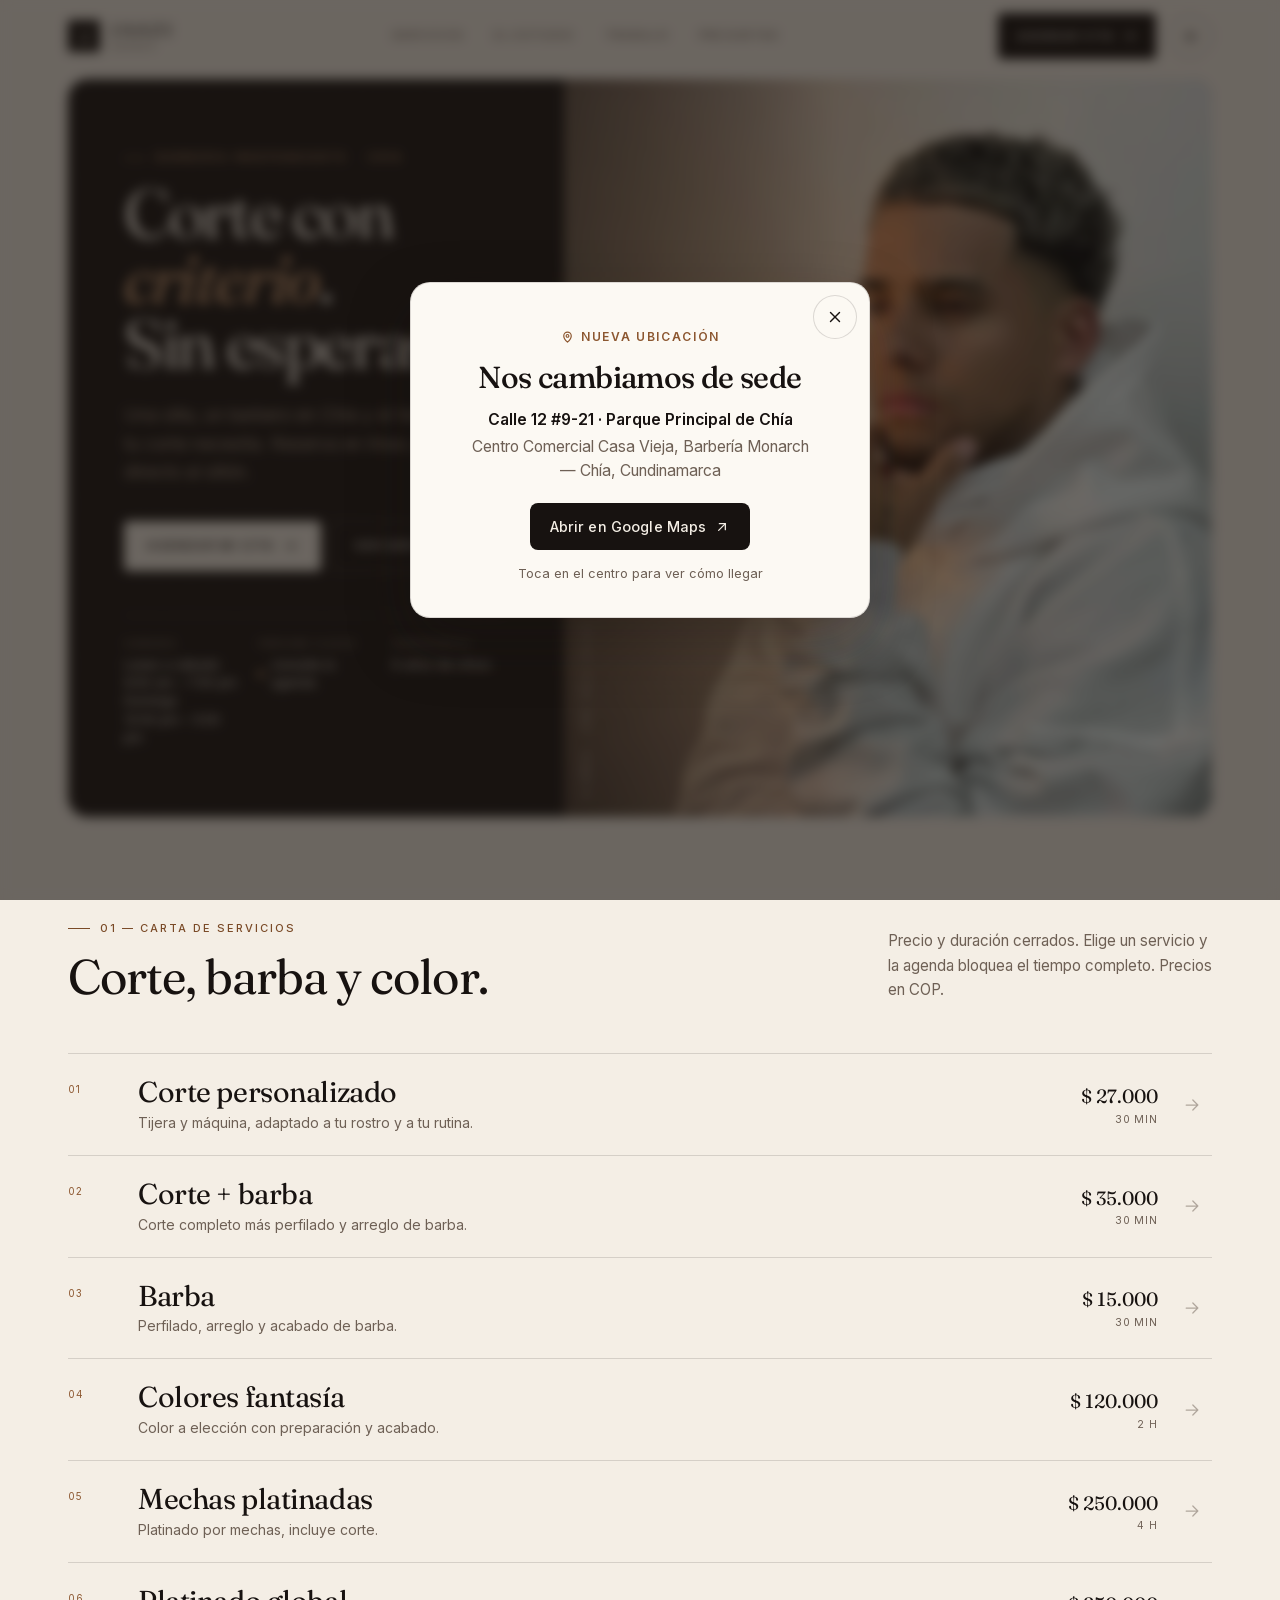
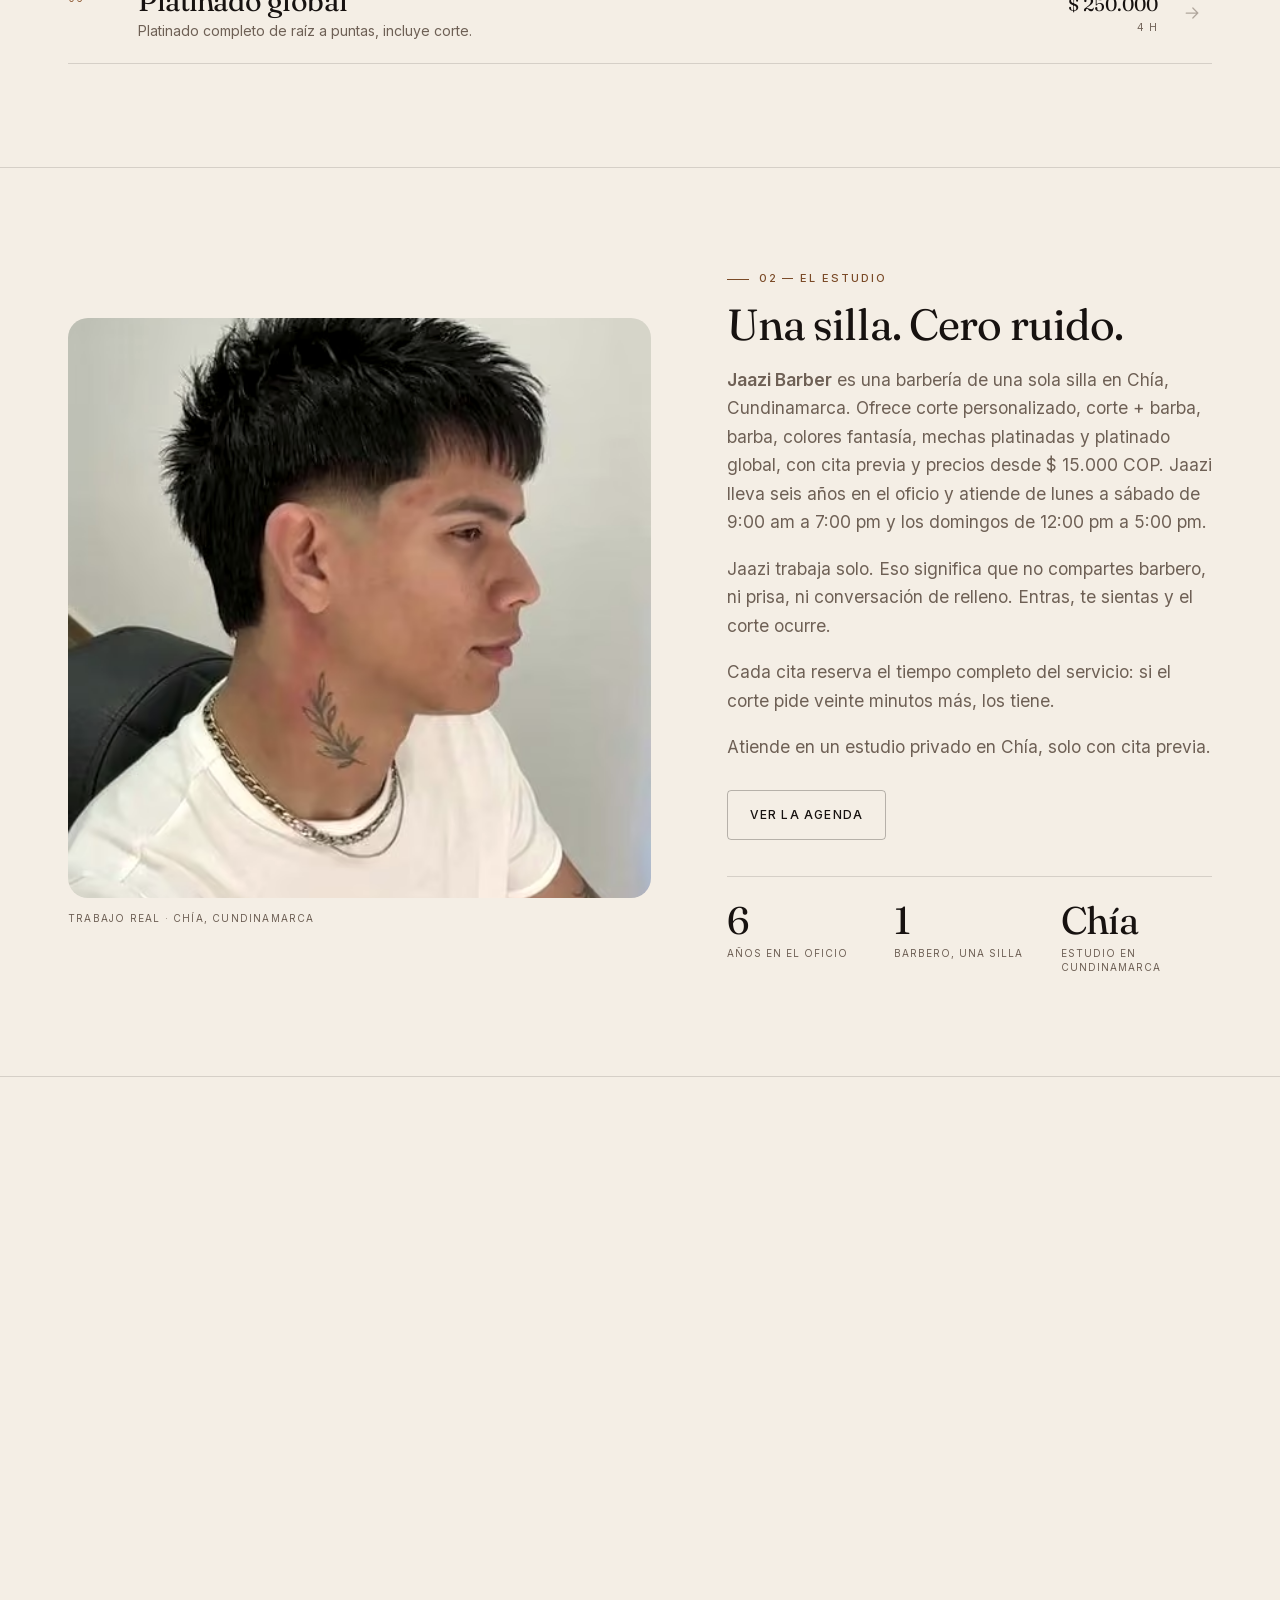
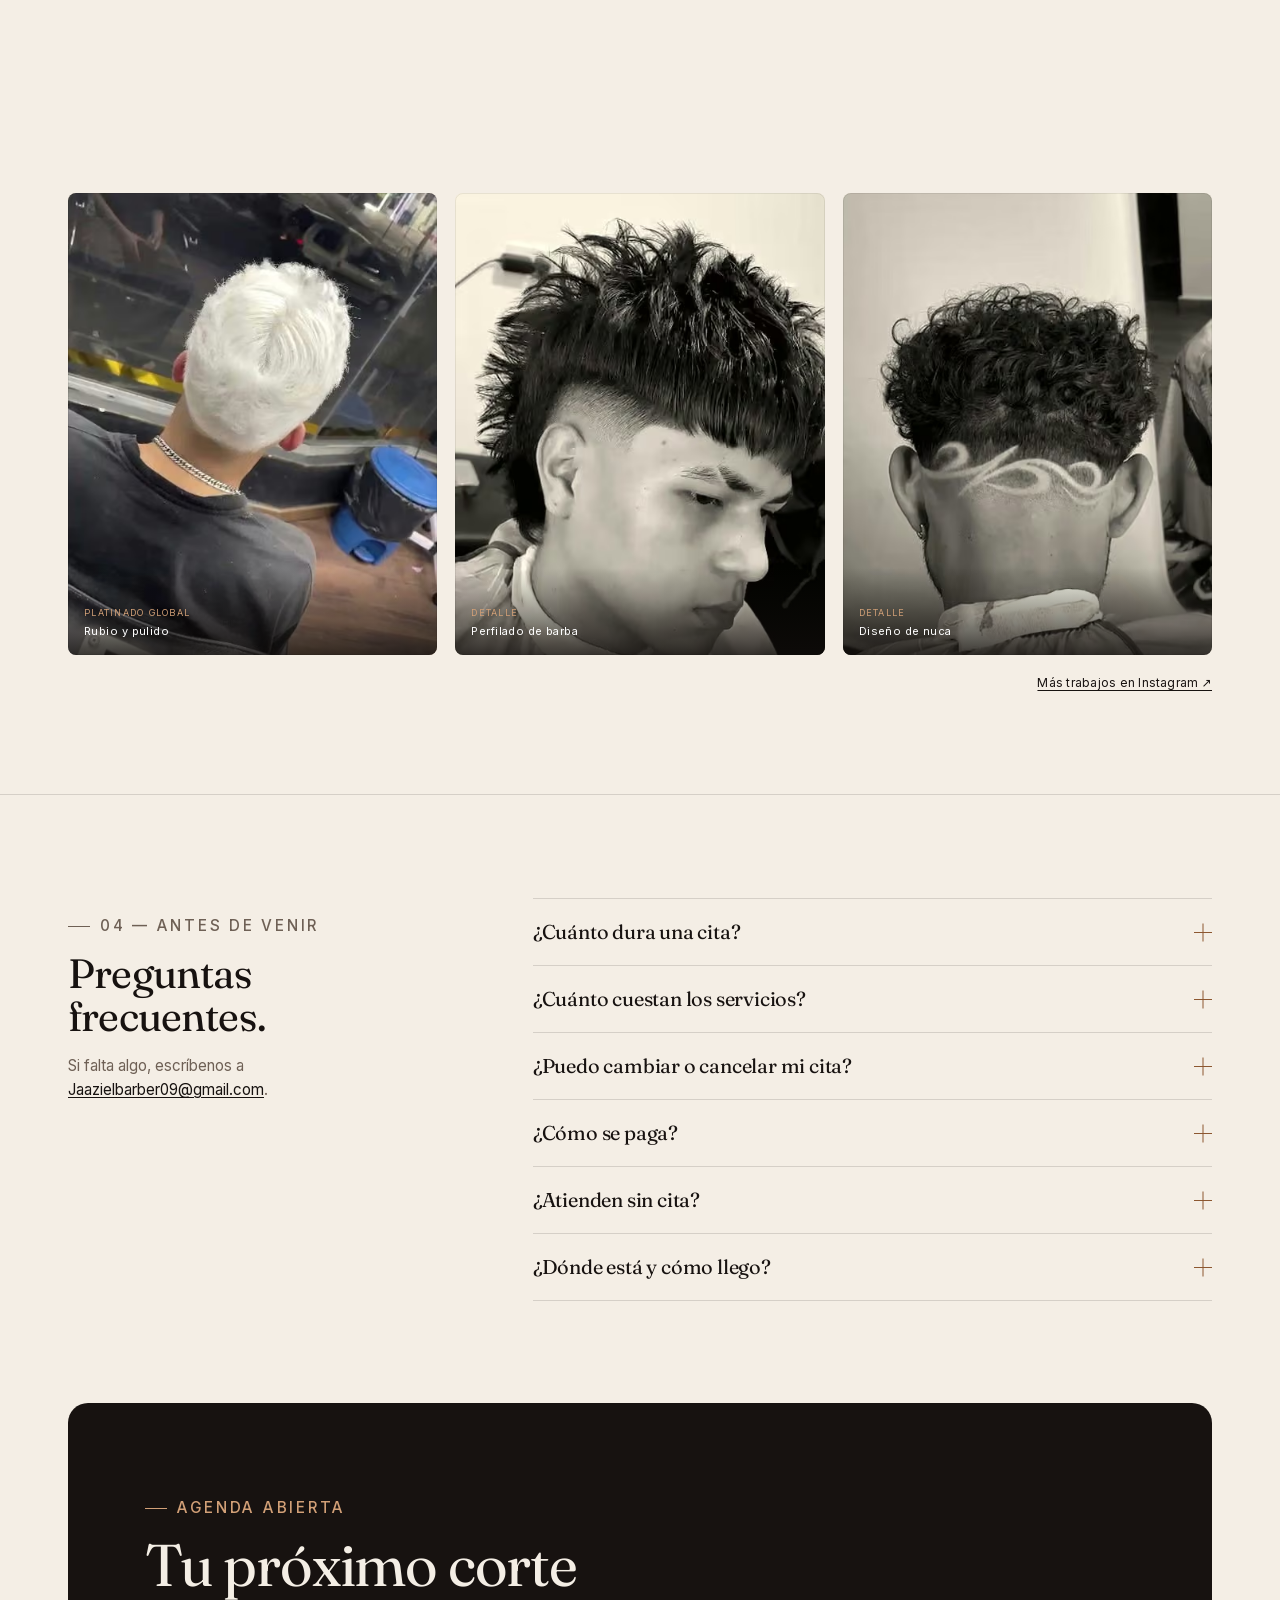
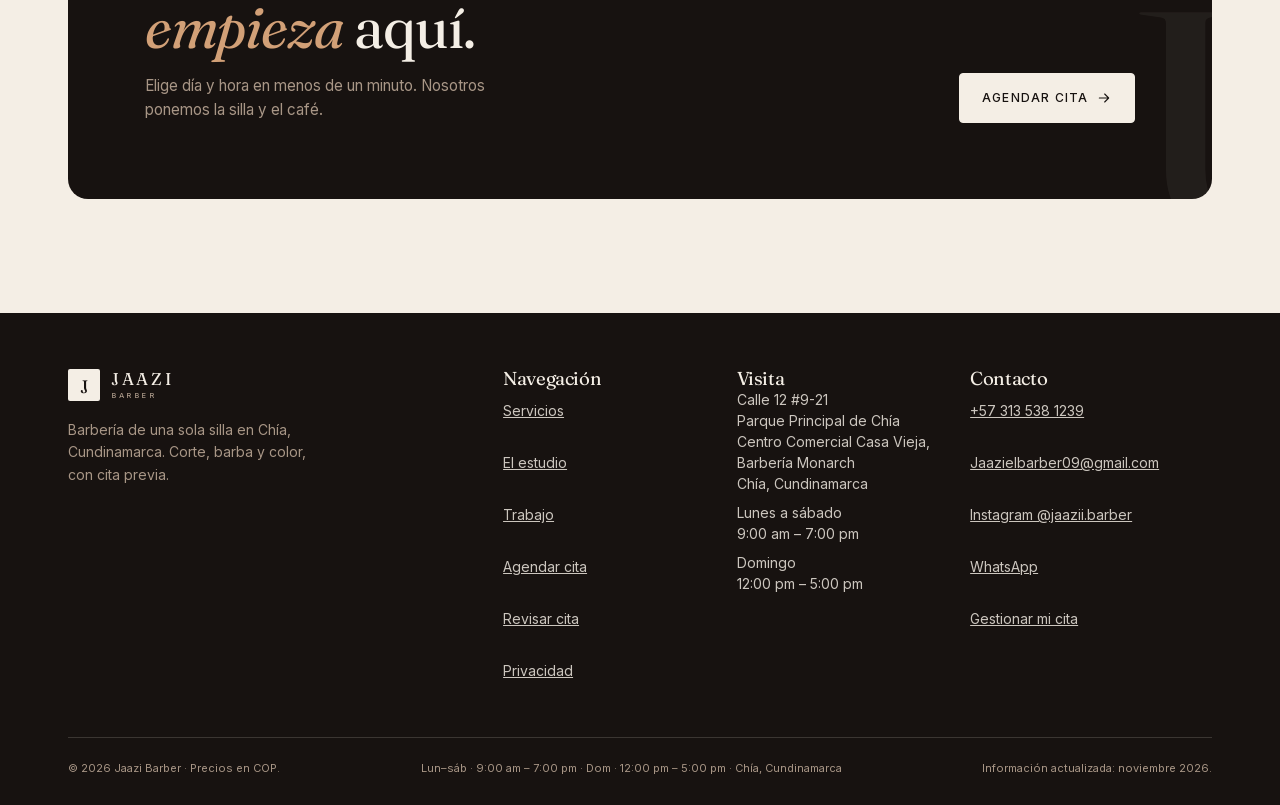
==== commit f43fd339: "Registrar aviso de cambio de ubicación en index.html" ====
--- a/index.html
+++ b/index.html
@@ -46,6 +46,7 @@
   <script src="assets/js/api.js" defer></script>
   <script src="assets/js/store.js" defer></script>
   <script src="assets/js/site.js" defer></script>
+  <script src="assets/js/location-notice.js" defer></script>
   <script type="application/ld+json">
   {
     "@context": "https://schema.org",
--- a/assets/css/site.css
+++ b/assets/css/site.css
@@ -1372,3 +1372,213 @@
   .work img,
   .nav__link::after { transition: none; }
 }
+
+/* ==========================================================================
+   Location change modal (temporary announcement)
+   ========================================================================== */
+
+body.modal-open {
+  overflow: hidden;
+}
+
+.location-modal {
+  position: fixed;
+  inset: 0;
+  z-index: 150;
+  display: grid;
+  place-items: center;
+  padding: clamp(16px, 4vw, 32px);
+  background: rgba(23, 18, 16, 0.62);
+  backdrop-filter: blur(6px);
+  -webkit-backdrop-filter: blur(6px);
+  opacity: 0;
+  transition: opacity 180ms var(--ease);
+}
+
+.location-modal.is-open {
+  opacity: 1;
+  transition: opacity 240ms var(--ease);
+}
+
+.location-modal__dialog {
+  position: relative;
+  width: min(100%, 460px);
+  background: var(--paper);
+  color: var(--ink);
+  border: 1px solid var(--line);
+  border-radius: var(--r-lg);
+  box-shadow: 0 24px 60px rgba(23, 18, 16, 0.34);
+  overflow: hidden;
+  transform-origin: center;
+  opacity: 0;
+  transform: scale(0.95) translateY(6px);
+  transition: opacity 180ms var(--ease), transform 180ms var(--ease);
+}
+
+.location-modal__dialog:focus {
+  outline: none;
+}
+
+.location-modal.is-open .location-modal__dialog {
+  opacity: 1;
+  transform: scale(1) translateY(0);
+  transition: opacity 240ms var(--ease), transform 240ms var(--ease);
+}
+
+html[data-theme="dark"] .location-modal {
+  background: rgba(8, 6, 5, 0.74);
+}
+
+html[data-theme="dark"] .location-modal__dialog {
+  box-shadow: 0 24px 64px rgba(0, 0, 0, 0.68);
+}
+
+.location-modal__close {
+  position: absolute;
+  top: 12px;
+  right: 12px;
+  z-index: 2;
+  width: 44px;
+  height: 44px;
+  display: inline-flex;
+  align-items: center;
+  justify-content: center;
+  padding: 0;
+  border: 1px solid var(--line);
+  border-radius: 999px;
+  background: var(--paper);
+  color: var(--ink);
+  cursor: pointer;
+  transition: transform 160ms var(--ease), background-color 160ms ease, border-color 160ms ease;
+}
+
+.location-modal__close:active {
+  transform: scale(0.97);
+}
+
+.location-modal__close:focus-visible {
+  outline: 2px solid var(--copper);
+  outline-offset: 2px;
+}
+
+.location-modal__body {
+  display: flex;
+  flex-direction: column;
+  align-items: center;
+  text-align: center;
+  gap: 14px;
+  padding: 44px clamp(24px, 5vw, 36px) 32px;
+  color: inherit;
+  text-decoration: none;
+  cursor: pointer;
+  transition: transform 160ms var(--ease), background-color 160ms ease;
+}
+
+.location-modal__body:active {
+  transform: scale(0.985);
+}
+
+.location-modal__body:focus-visible {
+  outline: 2px solid var(--copper);
+  outline-offset: -4px;
+  border-radius: var(--r-lg);
+}
+
+.location-modal__eyebrow {
+  display: inline-flex;
+  align-items: center;
+  gap: 6px;
+  font-family: var(--font-sans);
+  font-size: 0.75rem;
+  font-weight: 600;
+  letter-spacing: 0.14em;
+  text-transform: uppercase;
+  color: var(--copper-deep);
+}
+
+.location-modal__title {
+  margin: 0;
+  font-family: var(--font-display);
+  font-size: clamp(1.5rem, 4vw, 1.9rem);
+  font-weight: 500;
+  line-height: 1.12;
+  letter-spacing: -0.02em;
+  color: var(--ink);
+}
+
+.location-modal__address {
+  margin: 0;
+  font-family: var(--font-sans);
+  font-size: 0.98rem;
+  line-height: 1.55;
+  color: var(--muted);
+  max-width: 34ch;
+}
+
+.location-modal__address strong {
+  display: block;
+  color: var(--ink);
+  font-weight: 600;
+  margin-bottom: 2px;
+}
+
+.location-modal__cta {
+  margin-top: 6px;
+  display: inline-flex;
+  align-items: center;
+  justify-content: center;
+  gap: 8px;
+  padding: 12px 20px;
+  border-radius: var(--r-md);
+  background: var(--ink);
+  color: var(--bone);
+  font-family: var(--font-sans);
+  font-size: 0.9rem;
+  font-weight: 500;
+  letter-spacing: 0.01em;
+  transition: background-color 160ms ease, transform 160ms var(--ease);
+}
+
+.location-modal__hint {
+  margin: 0;
+  font-family: var(--font-sans);
+  font-size: 0.8rem;
+  color: var(--muted);
+}
+
+@media (hover: hover) and (pointer: fine) {
+  .location-modal__close:hover {
+    background: var(--tone);
+    border-color: var(--line-strong);
+  }
+
+  .location-modal__body:hover {
+    background: rgba(177, 120, 74, 0.05);
+  }
+
+  .location-modal__body:hover .location-modal__cta {
+    background: var(--copper-deep);
+  }
+
+  html[data-theme="dark"] .location-modal__body:hover .location-modal__cta {
+    background: var(--copper-light);
+  }
+}
+
+@media (prefers-reduced-motion: reduce) {
+  .location-modal,
+  .location-modal.is-open,
+  .location-modal__dialog,
+  .location-modal.is-open .location-modal__dialog,
+  .location-modal__close,
+  .location-modal__body,
+  .location-modal__cta {
+    transition: opacity 180ms ease;
+    transform: none;
+  }
+
+  .location-modal__close:active,
+  .location-modal__body:active {
+    transform: none;
+  }
+}
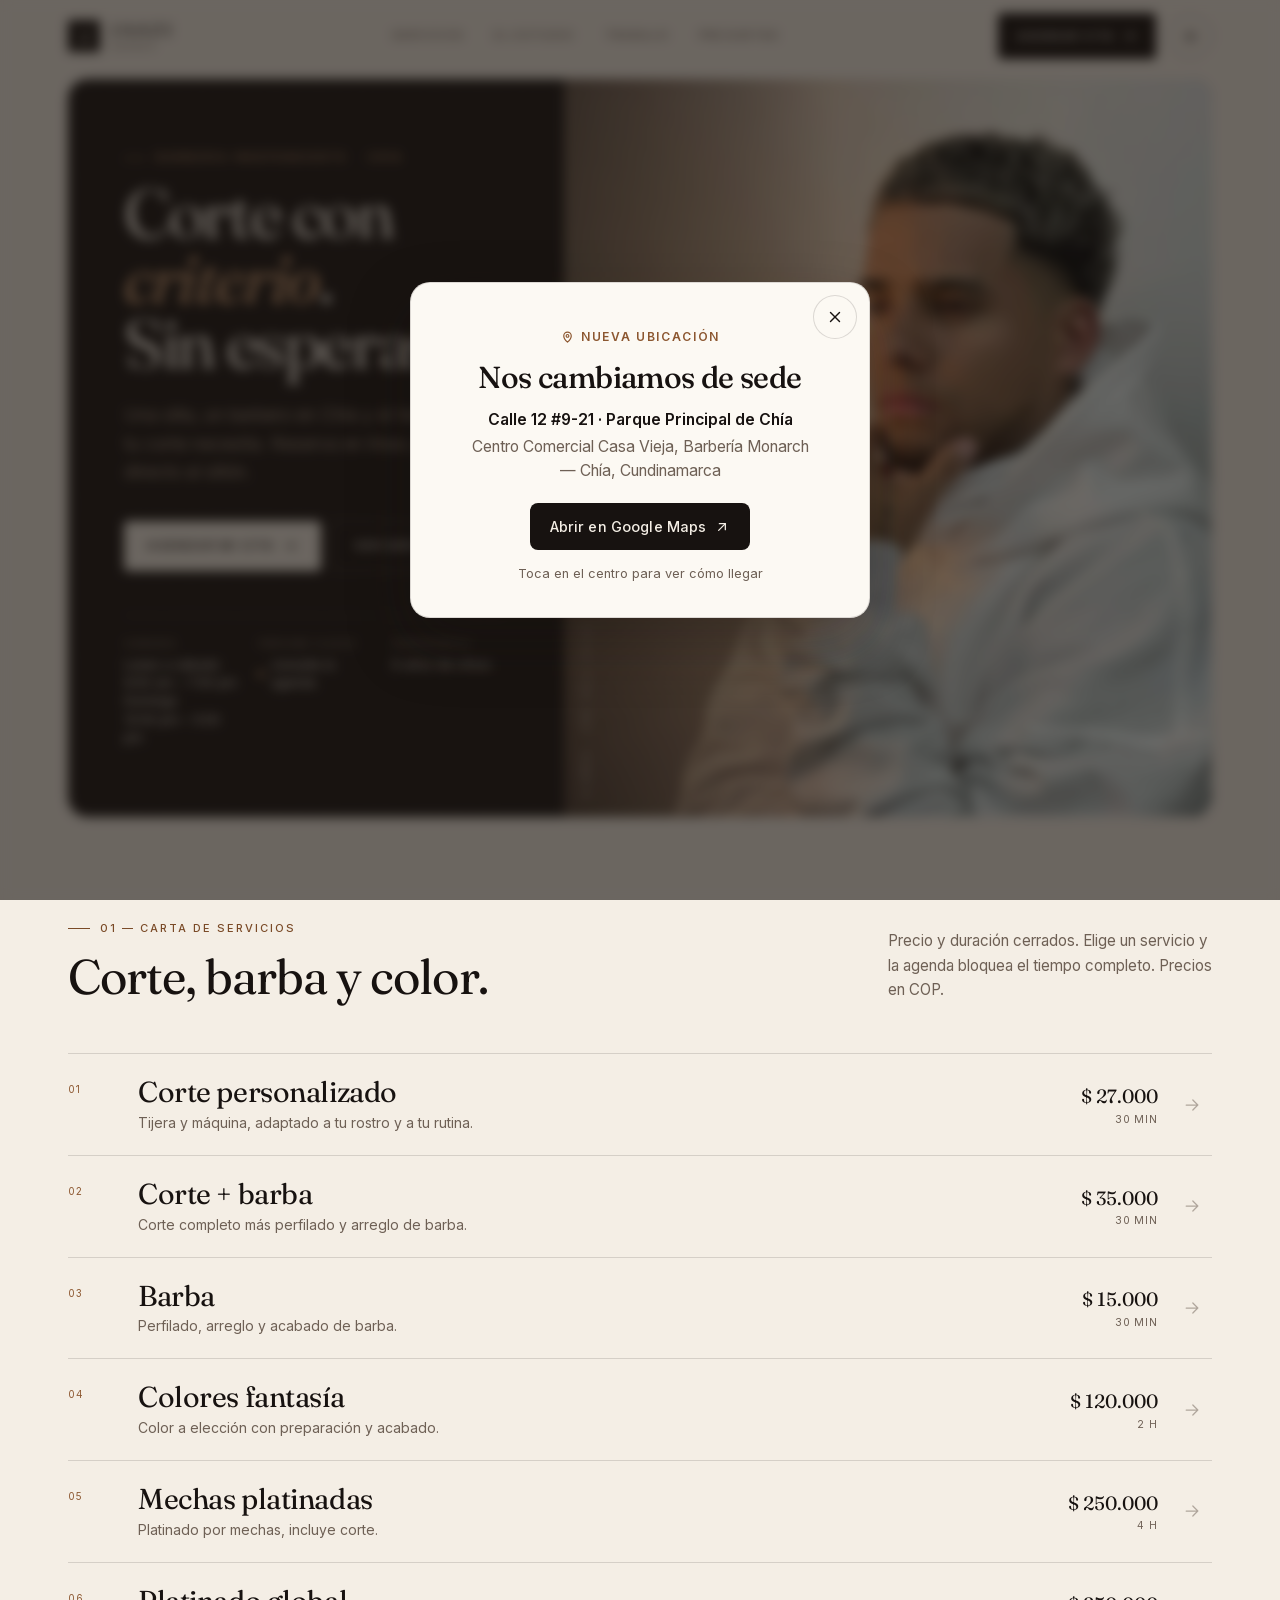
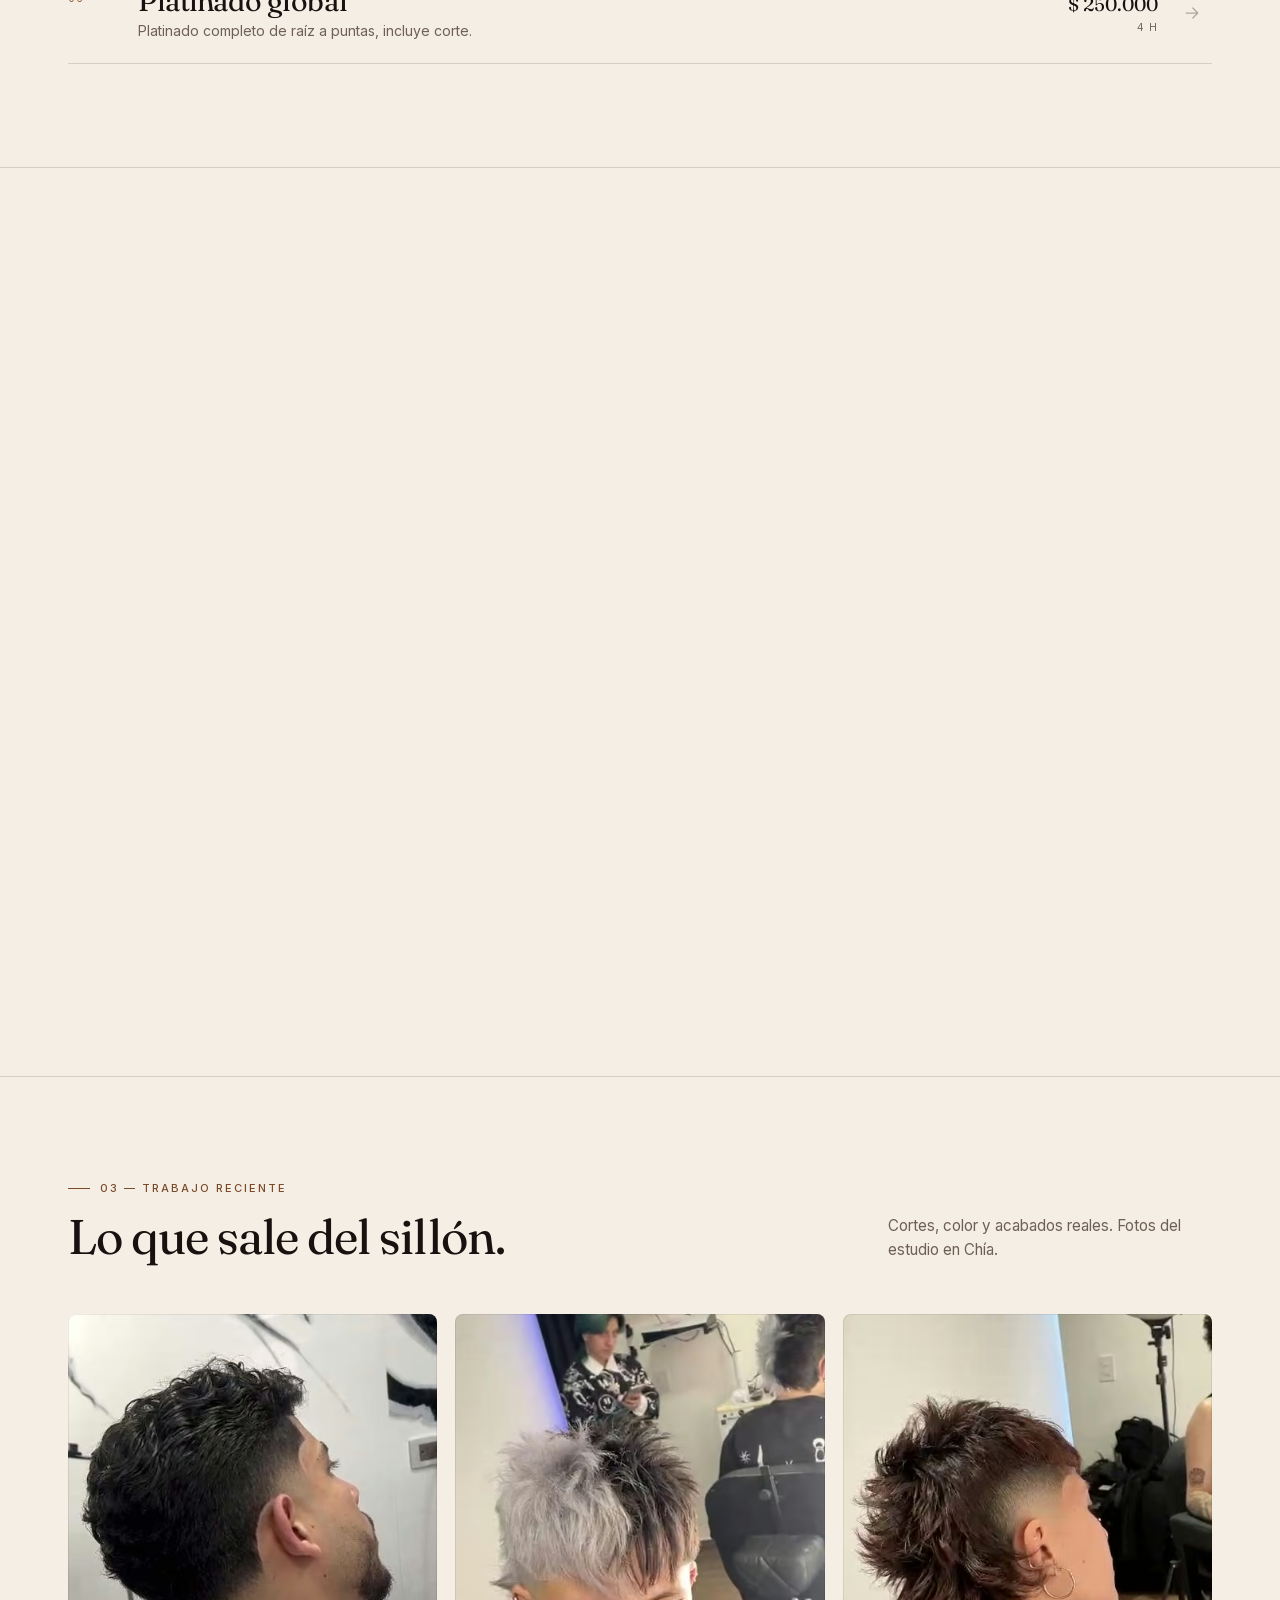
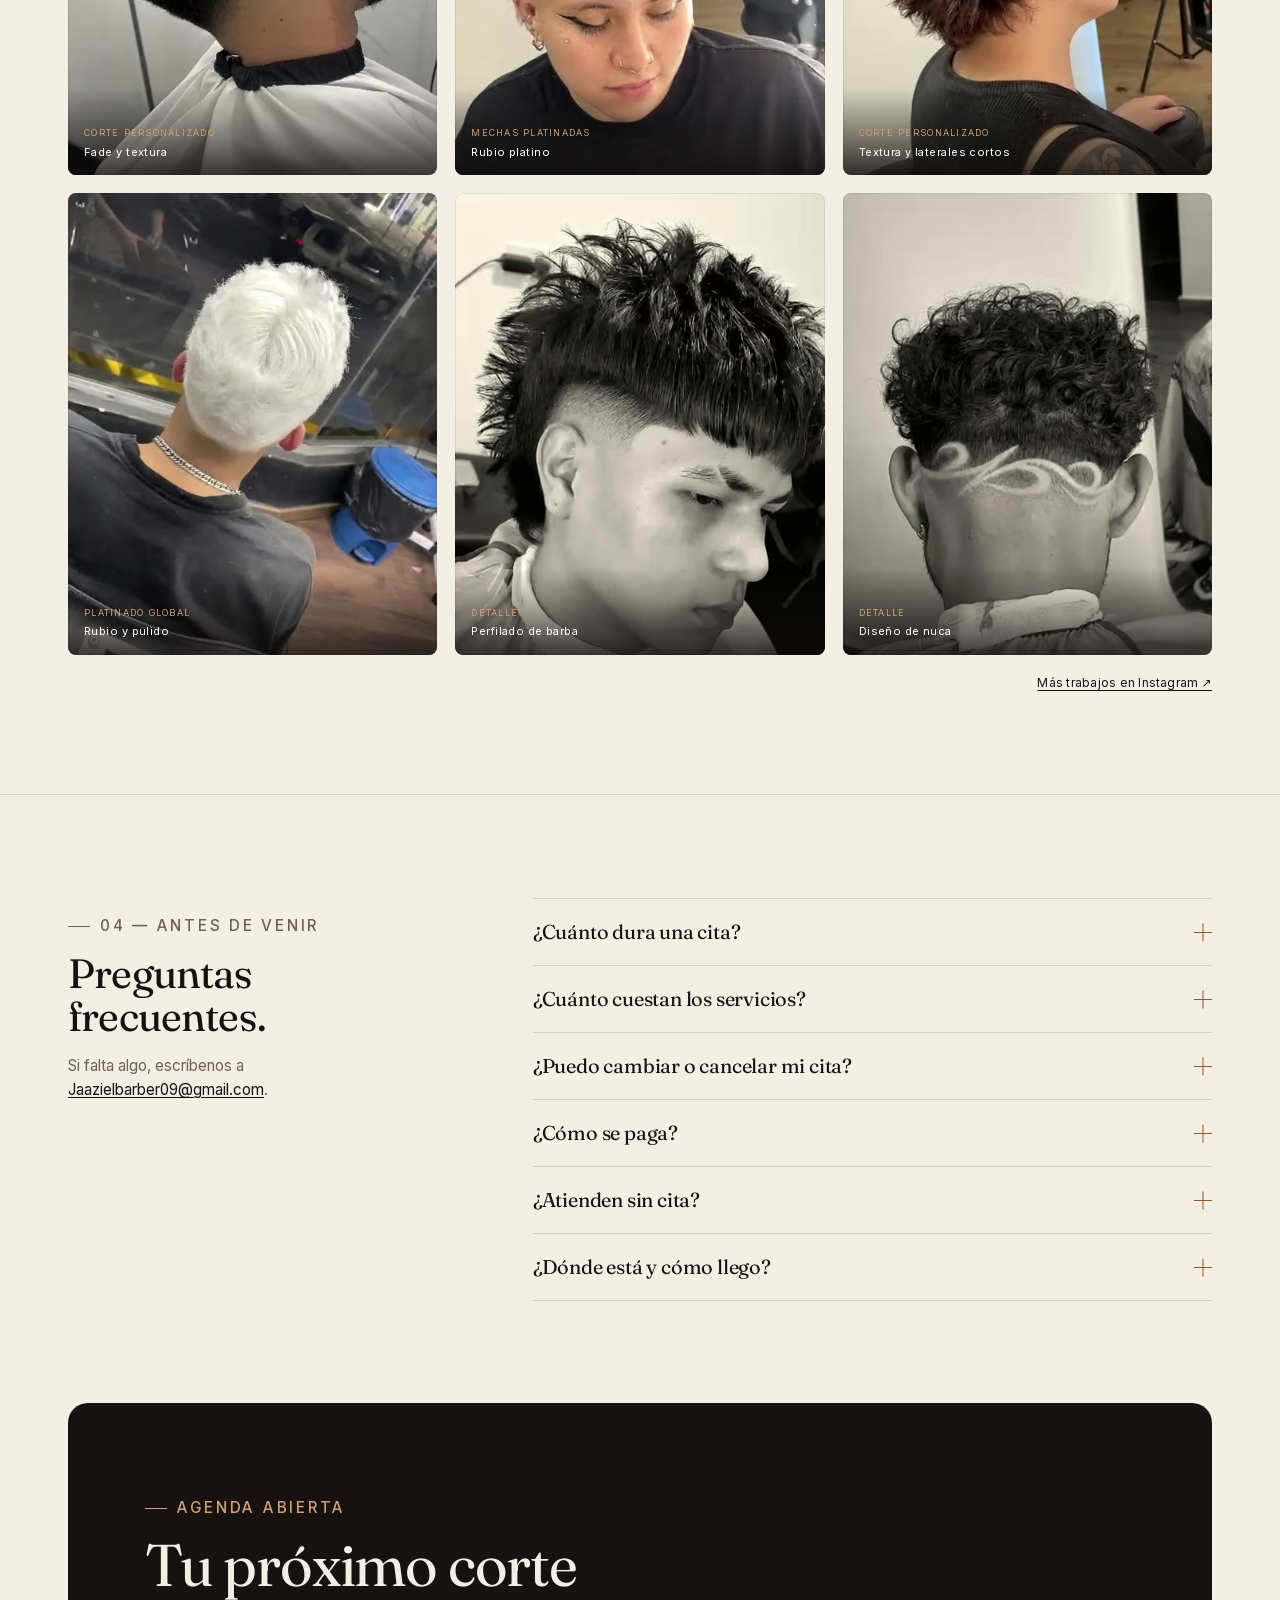
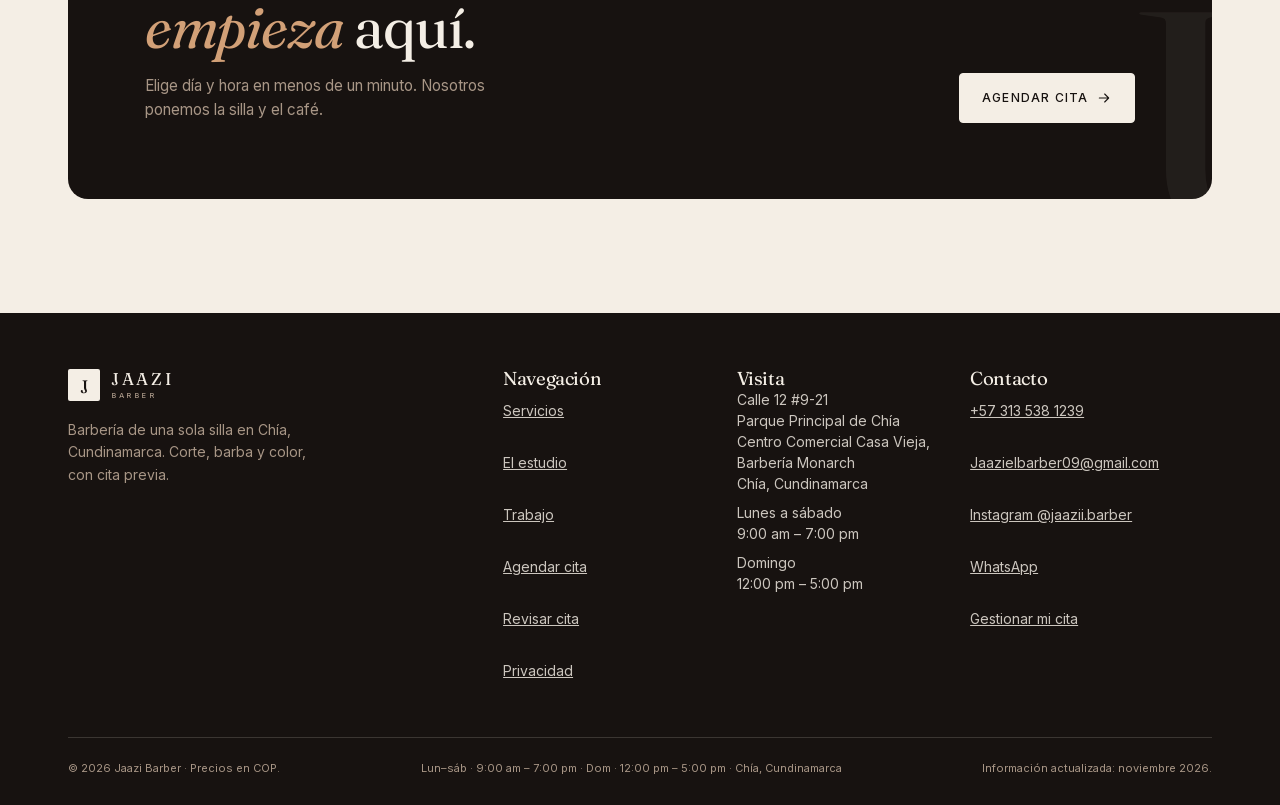
==== commit 44d7fcb7: "Actualizar enlace de Google Maps en index.html" ====
--- a/index.html
+++ b/index.html
@@ -83,7 +83,7 @@
       { "@type": "City", "name": "Chía" },
       { "@type": "AdministrativeArea", "name": "Cundinamarca" }
     ],
-    "hasMap": "https://www.google.com/maps/search/?api=1&query=Jaazi%20Barber%2C%20Calle%2012%20%239-21%2C%20Centro%20Comercial%20Casa%20Vieja%2C%20Parque%20Principal%2C%20Ch%C3%ADa%2C%20Cundinamarca",
+    "hasMap": "https://maps.app.goo.gl/Vfn6iVXtHDe8CDcv8?g_st=iwb",
     "currenciesAccepted": "COP",
     "paymentAccepted": "Efectivo, Transferencia bancaria",
     "priceRange": "$$",
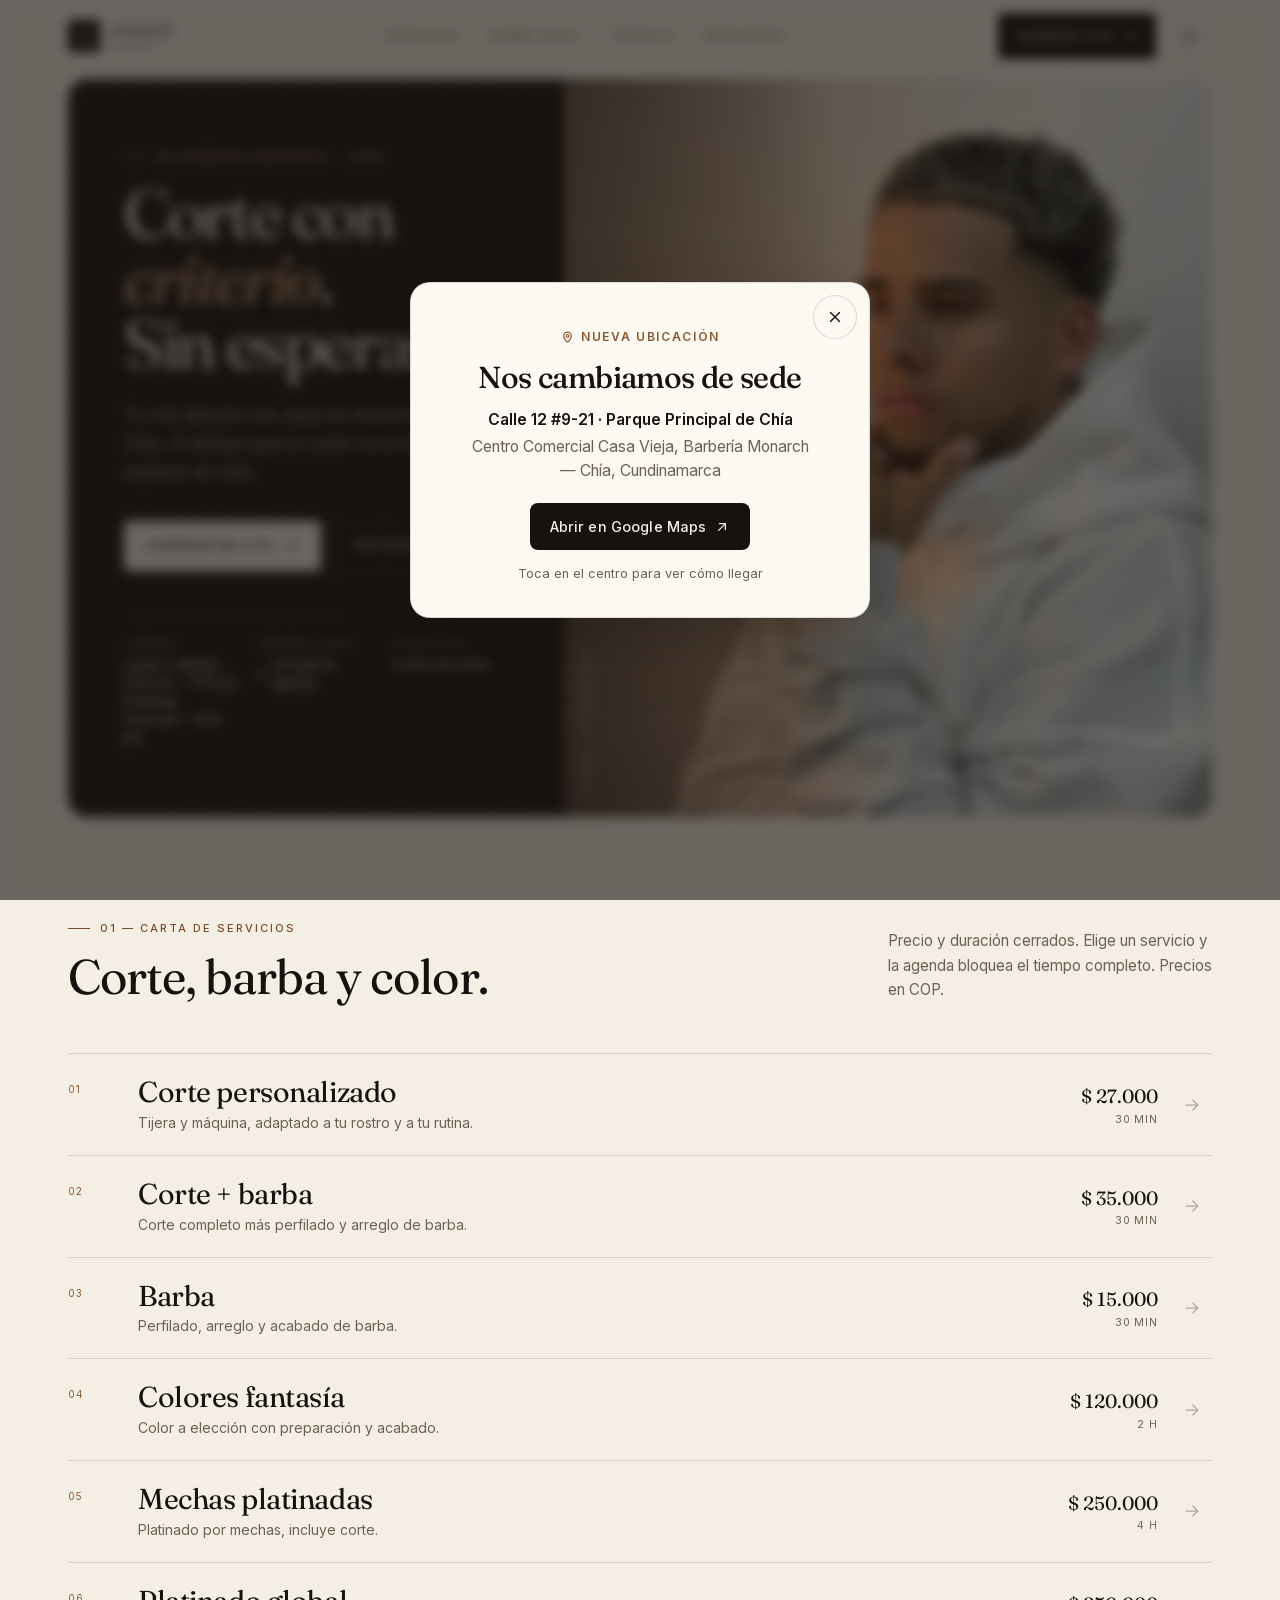
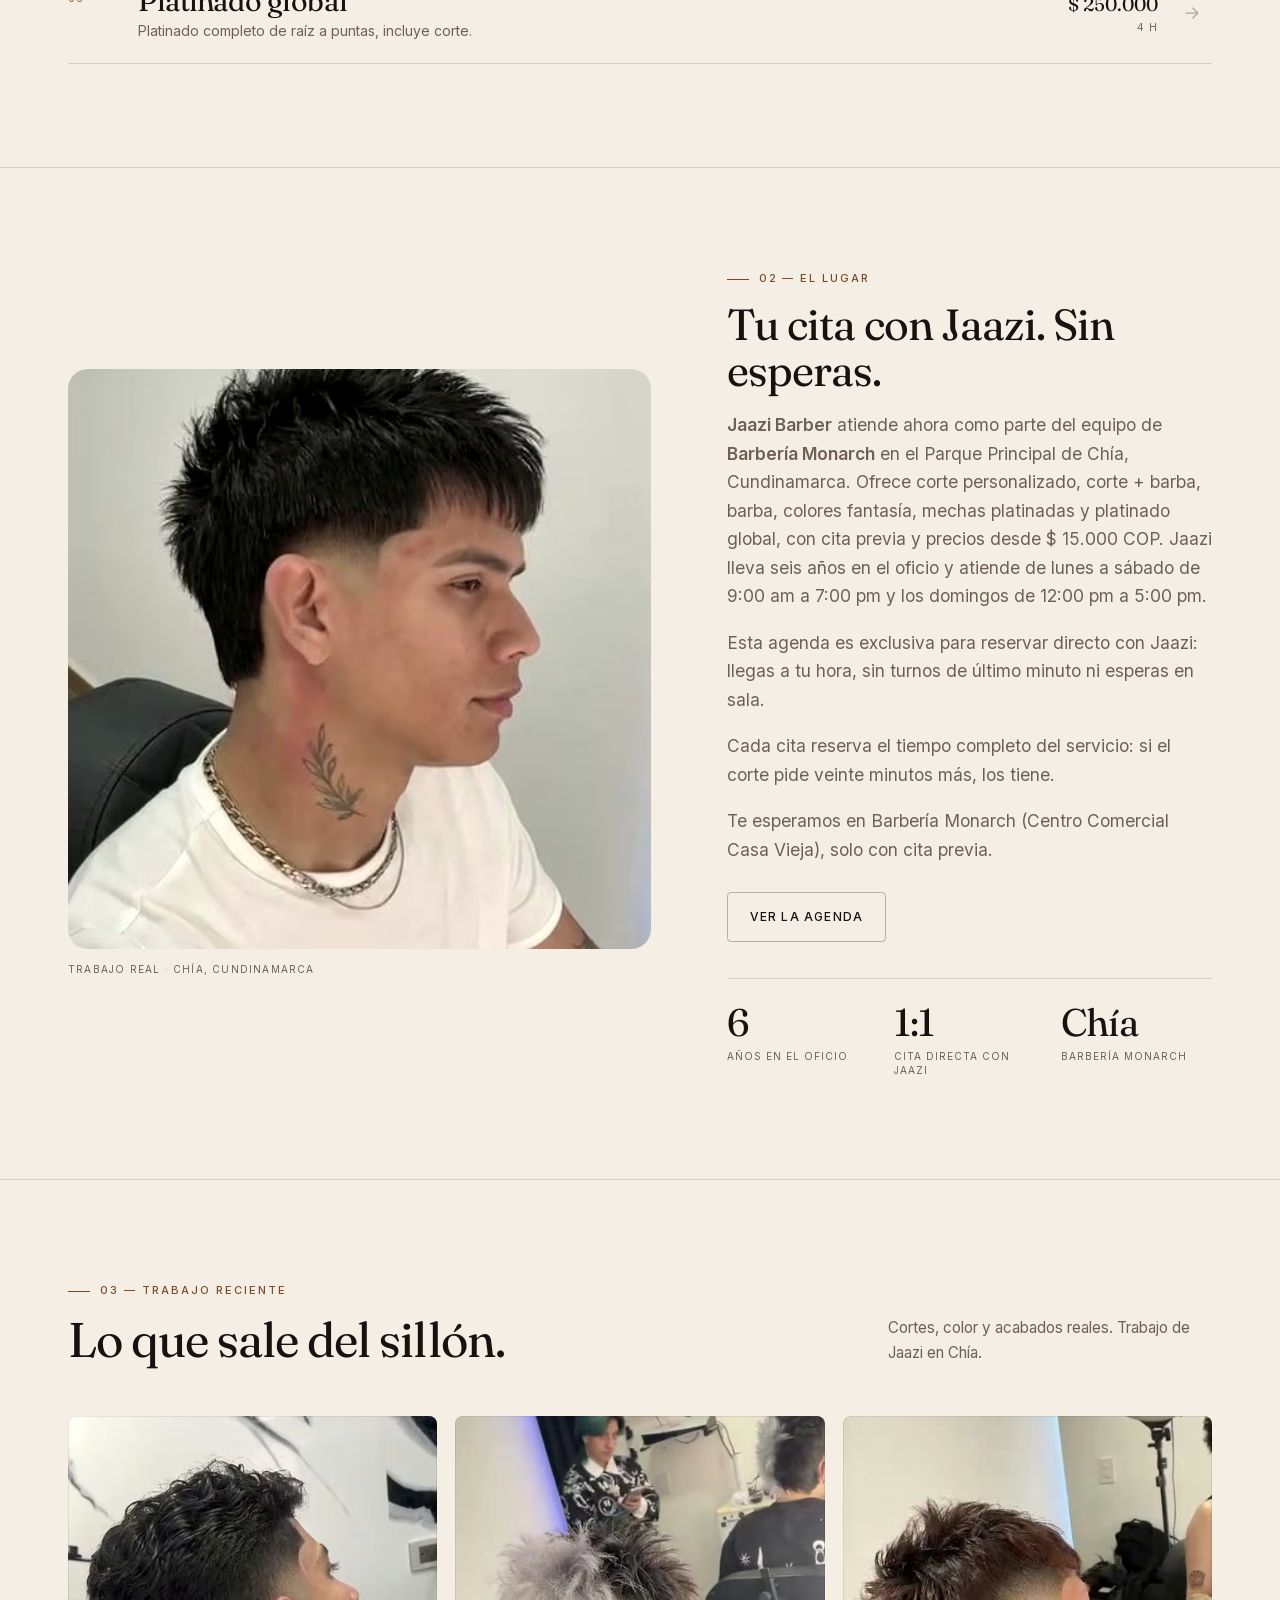
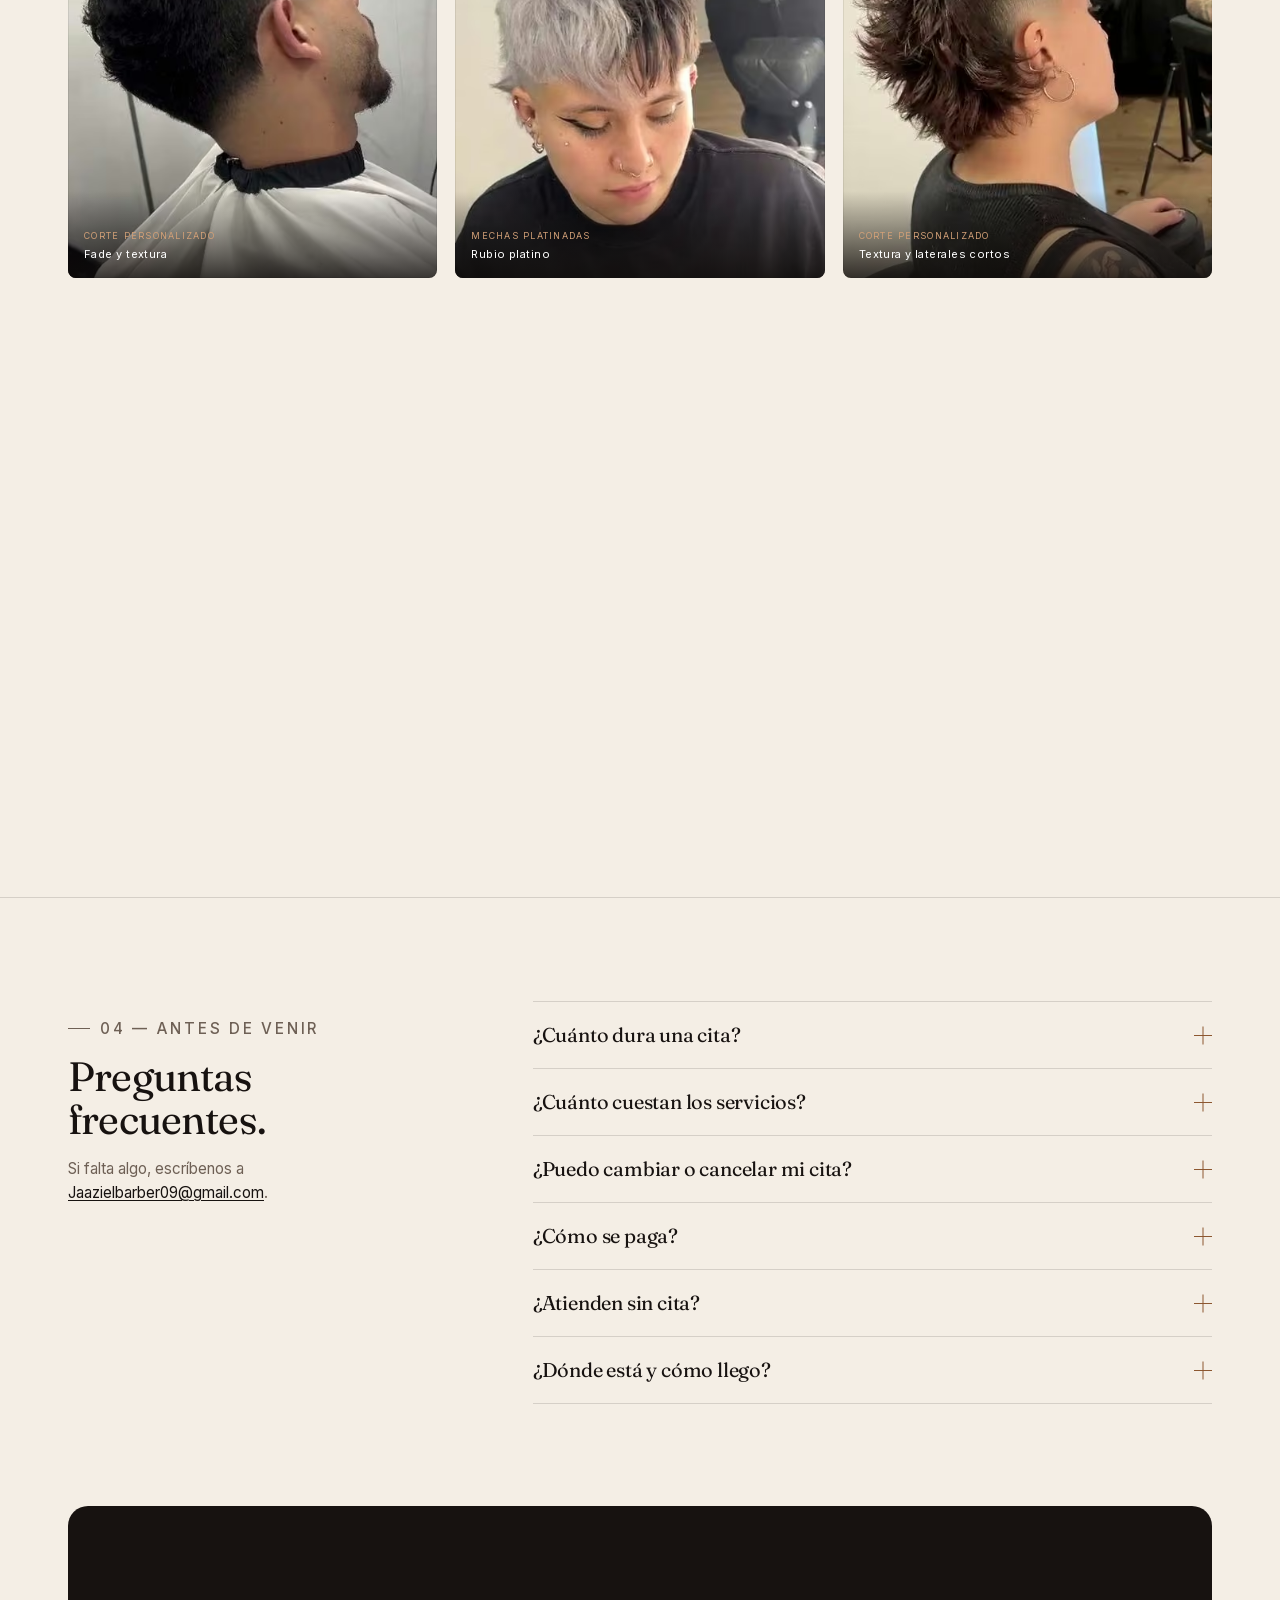
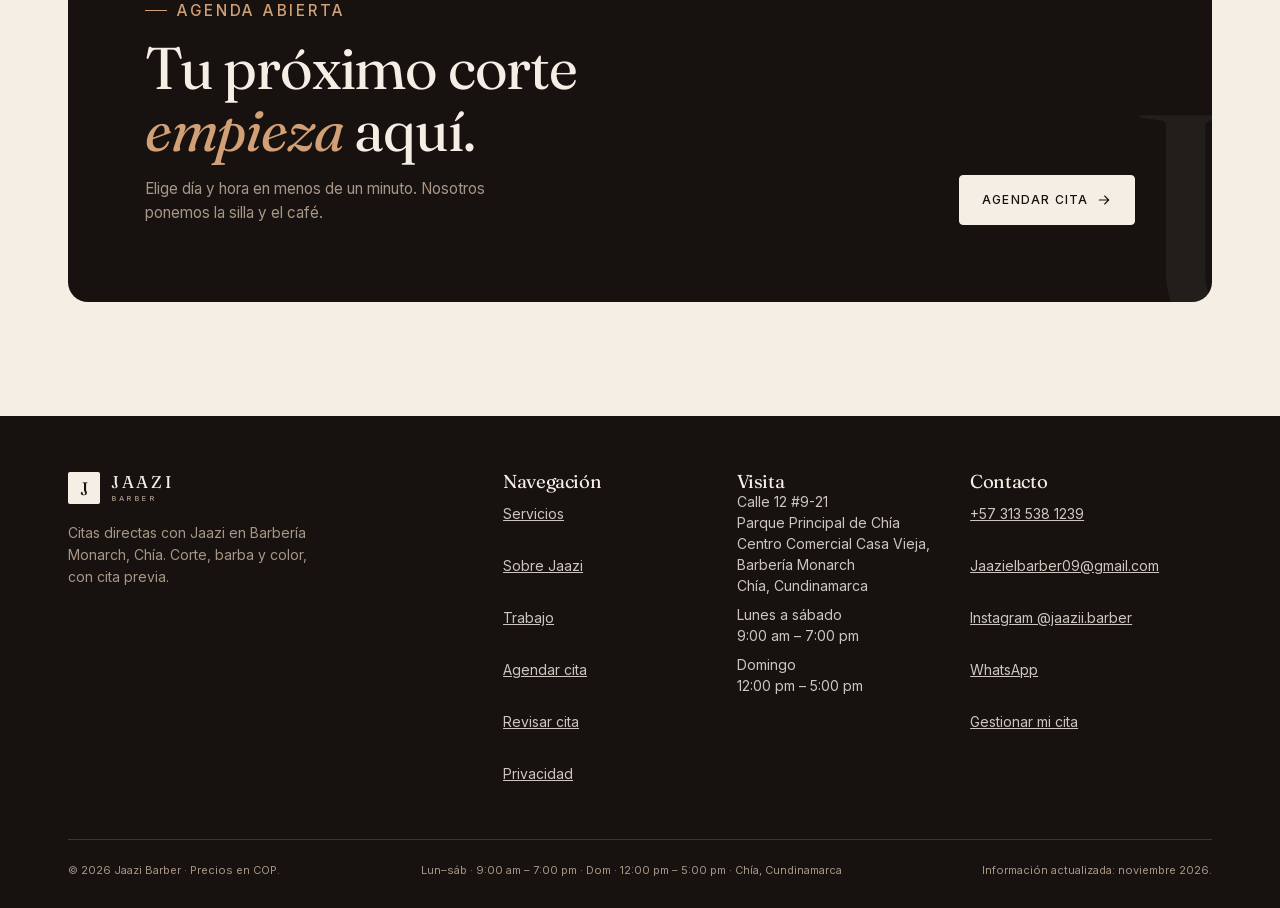
==== commit aee40786: "Actualiza textos de estudio a Barbería Monarch" ====
--- a/index.html
+++ b/index.html
@@ -28,13 +28,13 @@
   <meta property="og:image" content="https://jaazi-barber.pages.dev/assets/img/jaazi-og.jpg">
   <meta property="og:image:width" content="1200">
   <meta property="og:image:height" content="630">
-  <meta property="og:image:alt" content="Jaazi, barbero de Jaazi Barber, en su estudio de Chía">
+  <meta property="og:image:alt" content="Jaazi, barbero de Jaazi Barber en Barbería Monarch, Chía">
   <meta property="og:locale" content="es_CO">
   <meta name="twitter:card" content="summary_large_image">
   <meta name="twitter:title" content="Jaazi Barber — Barbería en Chía, Cundinamarca">
   <meta name="twitter:description" content="Corte, barba y color. Cita previa en Chía.">
   <meta name="twitter:image" content="https://jaazi-barber.pages.dev/assets/img/jaazi-og.jpg">
-  <meta name="twitter:image:alt" content="Jaazi, barbero de Jaazi Barber, en su estudio de Chía">
+  <meta name="twitter:image:alt" content="Jaazi, barbero de Jaazi Barber en Barbería Monarch, Chía">
   <link rel="icon" href="assets/favicon.svg" type="image/svg+xml">
   <link rel="apple-touch-icon" href="assets/apple-touch-icon.png">
   <link rel="preload" href="assets/fonts/fraunces-latin.woff2" as="font" type="font/woff2" crossorigin>
@@ -55,7 +55,7 @@
     "name": "Jaazi Barber",
     "url": "https://jaazi-barber.pages.dev/",
     "image": "https://jaazi-barber.pages.dev/assets/img/jaazi-retrato.jpg",
-    "description": "Barbería de una sola silla en Chía, Cundinamarca. Corte, barba y color, con cita previa.",
+    "description": "Citas directas con Jaazi Barber en Barbería Monarch (Chía, Cundinamarca). Corte, barba y color, con cita previa.",
     "telephone": "+57 313 538 1239",
     "email": "Jaazielbarber09@gmail.com",
     "address": {
@@ -156,7 +156,7 @@
       {
         "@type": "Question",
         "name": "¿Cómo se paga?",
-        "acceptedAnswer": { "@type": "Answer", "text": "En efectivo o por transferencia, en el estudio. Reservar no tiene costo y no se pide anticipo." }
+        "acceptedAnswer": { "@type": "Answer", "text": "En efectivo o por transferencia, en la barbería. Reservar no tiene costo y no se pide anticipo." }
       },
       {
         "@type": "Question",
@@ -184,7 +184,7 @@
 
       <nav class="nav" aria-label="Navegación principal">
         <a class="nav__link" href="#servicios">Servicios</a>
-        <a class="nav__link" href="#estudio">El estudio</a>
+        <a class="nav__link" href="#estudio">Sobre Jaazi</a>
         <a class="nav__link" href="#trabajo">Trabajo</a>
         <a class="nav__link" href="#preguntas">Preguntas</a>
       </nav>
@@ -209,7 +209,7 @@
   <div class="mobile-menu" id="mobile-menu" hidden>
     <nav class="mobile-menu__nav" aria-label="Navegación móvil">
       <a class="mobile-menu__link" href="#servicios"><span>01</span>Servicios</a>
-      <a class="mobile-menu__link" href="#estudio"><span>02</span>El estudio</a>
+      <a class="mobile-menu__link" href="#estudio"><span>02</span>Sobre Jaazi</a>
       <a class="mobile-menu__link" href="#trabajo"><span>03</span>Trabajo</a>
       <a class="mobile-menu__link" href="#preguntas"><span>04</span>Preguntas</a>
       <a class="mobile-menu__link" href="revisar.html"><span>05</span>Revisar cita</a>
@@ -230,9 +230,9 @@
     <div class="container">
       <section class="hero on-dark" aria-labelledby="hero-title">
         <div class="hero__body">
-          <p class="eyebrow">Barbería independiente <span class="eyebrow__extra">· Chía</span></p>
+          <p class="eyebrow">En Barbería Monarch <span class="eyebrow__extra">· Chía</span></p>
           <h1 id="hero-title">Corte con <em>criterio</em>.<br>Sin esperas.</h1>
-          <p class="lede">Una silla, un barbero en Chía y el tiempo que tu corte necesita. Reserva en línea y llega directo al sillón.</p>
+          <p class="lede">Tu cita directa con Jaazi en Barbería Monarch, Chía. El tiempo que tu corte necesita, sin esperas en sala.</p>
           <div class="hero__actions">
             <a class="btn btn--light" href="agendar.html">
               Agendar mi cita
@@ -259,9 +259,9 @@
           <picture>
             <source type="image/avif" srcset="assets/img/jaazi-retrato-600.avif 600w, assets/img/jaazi-retrato-900.avif 900w, assets/img/jaazi-retrato-1200.avif 1200w" sizes="(max-width: 900px) 100vw, (max-width: 1240px) 50vw, 620px">
             <source type="image/webp" srcset="assets/img/jaazi-retrato-600.webp 600w, assets/img/jaazi-retrato-900.webp 900w, assets/img/jaazi-retrato-1200.webp 1200w" sizes="(max-width: 900px) 100vw, (max-width: 1240px) 50vw, 620px">
-            <img src="assets/img/jaazi-retrato.jpg" srcset="assets/img/jaazi-retrato-600.jpg 600w, assets/img/jaazi-retrato-900.jpg 900w, assets/img/jaazi-retrato-1200.jpg 1200w" sizes="(max-width: 900px) 100vw, (max-width: 1240px) 50vw, 620px" alt="Jaazi, barbero de Jaazi Barber, en su estudio de Chía" width="1200" height="1500" fetchpriority="high">
+            <img src="assets/img/jaazi-retrato.jpg" srcset="assets/img/jaazi-retrato-600.jpg 600w, assets/img/jaazi-retrato-900.jpg 900w, assets/img/jaazi-retrato-1200.jpg 1200w" sizes="(max-width: 900px) 100vw, (max-width: 1240px) 50vw, 620px" alt="Jaazi, barbero de Jaazi Barber en Barbería Monarch, Chía" width="1200" height="1500" fetchpriority="high">
           </picture>
-          <span class="hero__stamp" aria-hidden="true">6 años · Una sola silla</span>
+          <span class="hero__stamp" aria-hidden="true">6 años · En Monarch</span>
         </div>
       </section>
     </div>
@@ -353,22 +353,22 @@
           <picture>
             <source type="image/avif" srcset="assets/img/trabajo-estudio.avif">
             <source type="image/webp" srcset="assets/img/trabajo-estudio.webp">
-            <img src="assets/img/trabajo-estudio.jpg" alt="Corte texturizado terminado en el estudio de Jaazi en Chía" width="464" height="580" loading="lazy">
+            <img src="assets/img/trabajo-estudio.jpg" alt="Corte texturizado terminado por Jaazi en Barbería Monarch, Chía" width="464" height="580" loading="lazy">
           </picture>
           <figcaption class="studio__cap">Trabajo real · Chía, Cundinamarca</figcaption>
         </figure>
         <div class="studio__body" data-reveal data-delay="80">
-          <p class="eyebrow">02 — El estudio</p>
-          <h2 id="estudio-title">Una silla. Cero ruido.</h2>
-          <p class="lede"><strong>Jaazi Barber</strong> es una barbería de una sola silla en Chía, Cundinamarca. Ofrece corte personalizado, corte + barba, barba, colores fantasía, mechas platinadas y platinado global, con cita previa y precios desde $ 15.000 COP. Jaazi lleva seis años en el oficio y atiende de lunes a sábado de 9:00 am a 7:00 pm y los domingos de 12:00 pm a 5:00 pm.</p>
-          <p class="lede">Jaazi trabaja solo. Eso significa que no compartes barbero, ni prisa, ni conversación de relleno. Entras, te sientas y el corte ocurre.</p>
+          <p class="eyebrow">02 — El lugar</p>
+          <h2 id="estudio-title">Tu cita con Jaazi. Sin esperas.</h2>
+          <p class="lede"><strong>Jaazi Barber</strong> atiende ahora como parte del equipo de <strong>Barbería Monarch</strong> en el Parque Principal de Chía, Cundinamarca. Ofrece corte personalizado, corte + barba, barba, colores fantasía, mechas platinadas y platinado global, con cita previa y precios desde $ 15.000 COP. Jaazi lleva seis años en el oficio y atiende de lunes a sábado de 9:00 am a 7:00 pm y los domingos de 12:00 pm a 5:00 pm.</p>
+          <p class="lede">Esta agenda es exclusiva para reservar directo con Jaazi: llegas a tu hora, sin turnos de último minuto ni esperas en sala.</p>
           <p class="lede">Cada cita reserva el tiempo completo del servicio: si el corte pide veinte minutos más, los tiene.</p>
-          <p class="lede">Atiende en un estudio privado en Chía, solo con cita previa.</p>
+          <p class="lede">Te esperamos en Barbería Monarch (Centro Comercial Casa Vieja), solo con cita previa.</p>
           <a class="btn btn--ghost" href="agendar.html">Ver la agenda</a>
           <div class="stats">
             <div class="stat"><b>6</b><span>Años en el oficio</span></div>
-            <div class="stat"><b>1</b><span>Barbero, una silla</span></div>
-            <div class="stat"><b>Chía</b><span>Estudio en Cundinamarca</span></div>
+            <div class="stat"><b>1:1</b><span>Cita directa con Jaazi</span></div>
+            <div class="stat"><b>Chía</b><span>Barbería Monarch</span></div>
           </div>
         </div>
       </div>
@@ -382,7 +382,7 @@
             <p class="eyebrow">03 — Trabajo reciente</p>
             <h2 id="trabajo-title">Lo que sale del sillón.</h2>
           </div>
-          <p>Cortes, color y acabados reales. Fotos del estudio en Chía.</p>
+          <p>Cortes, color y acabados reales. Trabajo de Jaazi en Chía.</p>
         </div>
 
         <div class="work-grid">
@@ -464,7 +464,7 @@
           </details>
           <details class="faq__item">
             <summary>¿Cómo se paga?<span class="faq__icon" aria-hidden="true"></span></summary>
-            <div class="faq__body">En efectivo o por transferencia, en el estudio. Reservar no tiene costo y no se pide anticipo.</div>
+            <div class="faq__body">En efectivo o por transferencia, en la barbería. Reservar no tiene costo y no se pide anticipo.</div>
           </details>
           <details class="faq__item">
             <summary>¿Atienden sin cita?<span class="faq__icon" aria-hidden="true"></span></summary>
@@ -501,13 +501,13 @@
             <span class="brand__mark" aria-hidden="true">J</span>
             <span class="brand__text">Jaazi<span class="brand__sub">Barber</span></span>
           </a>
-          <p class="footer__tagline">Barbería de una sola silla en Chía, Cundinamarca. Corte, barba y color, con cita previa.</p>
+          <p class="footer__tagline">Citas directas con Jaazi en Barbería Monarch, Chía. Corte, barba y color, con cita previa.</p>
         </div>
         <div>
           <h3>Navegación</h3>
           <ul class="footer__list">
             <li><a href="#servicios">Servicios</a></li>
-            <li><a href="#estudio">El estudio</a></li>
+            <li><a href="#estudio">Sobre Jaazi</a></li>
             <li><a href="#trabajo">Trabajo</a></li>
             <li><a href="agendar.html">Agendar cita</a></li>
             <li><a href="revisar.html">Revisar cita</a></li>
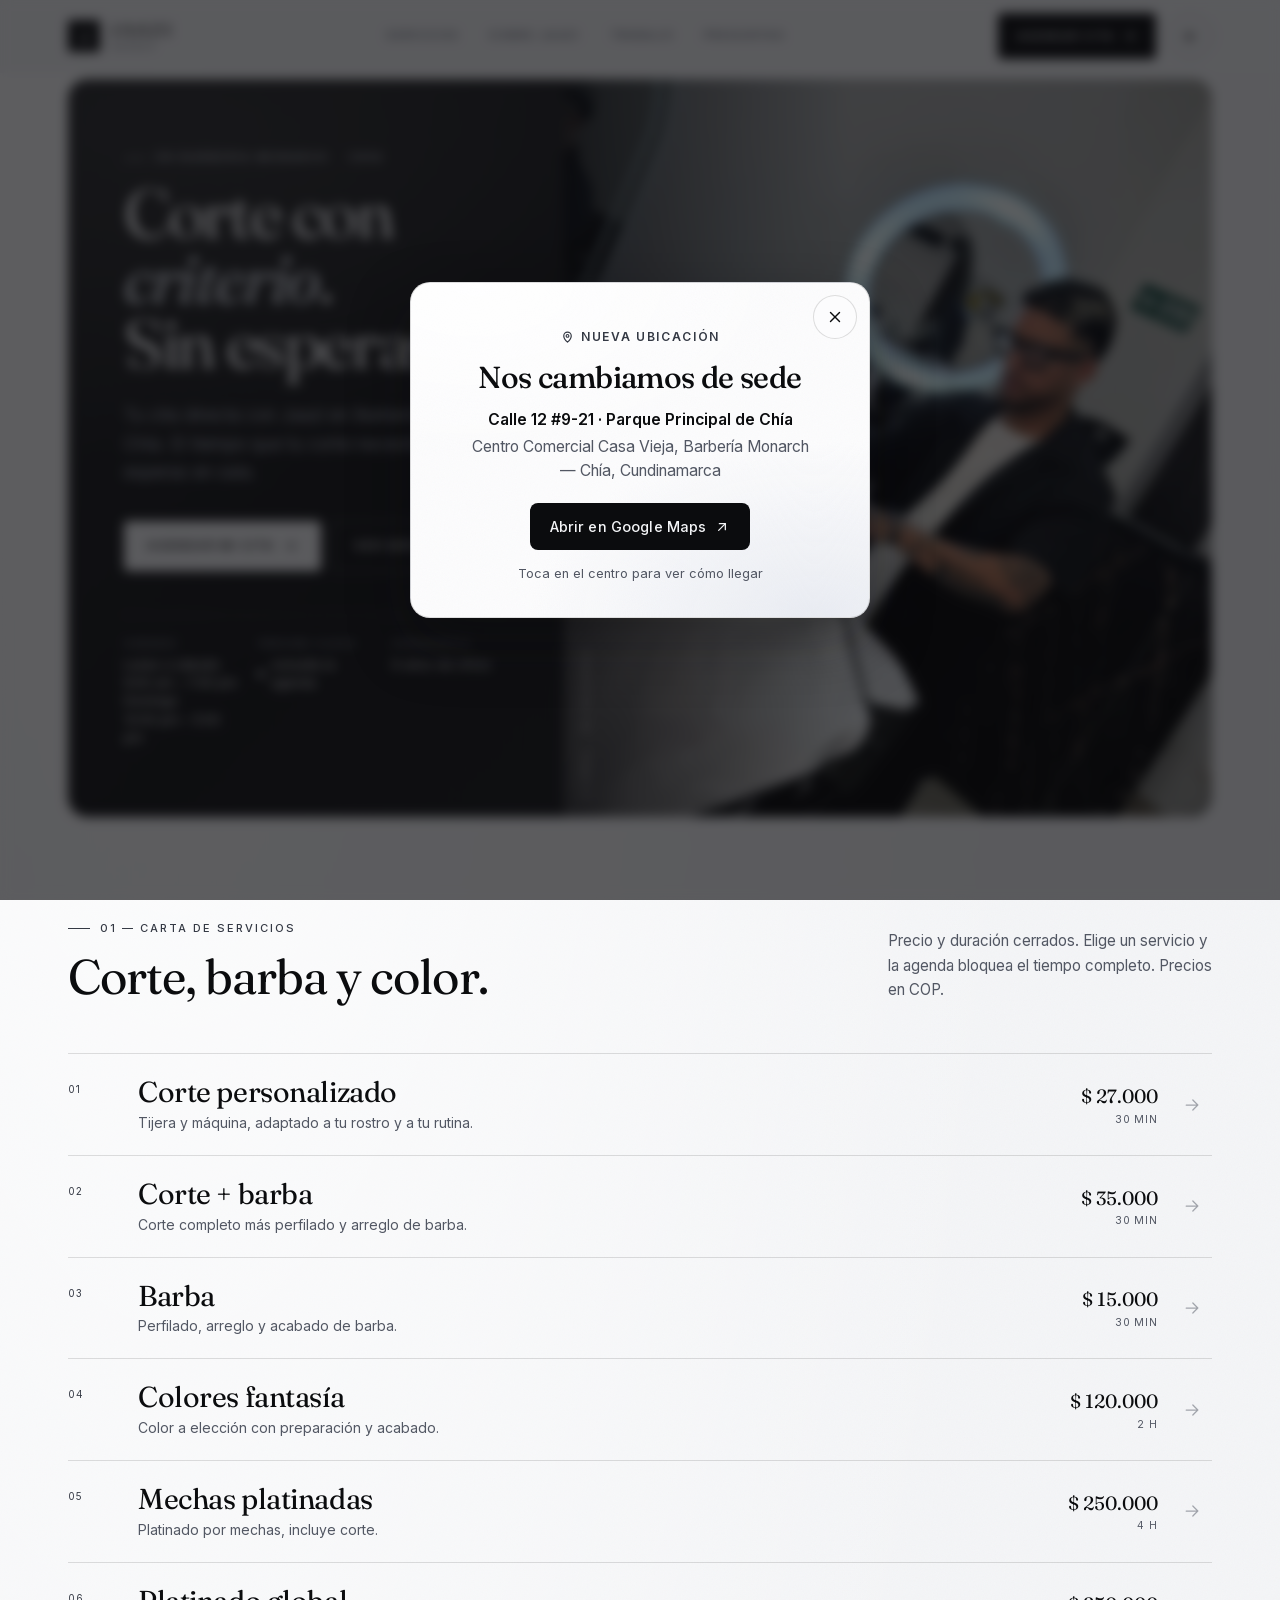
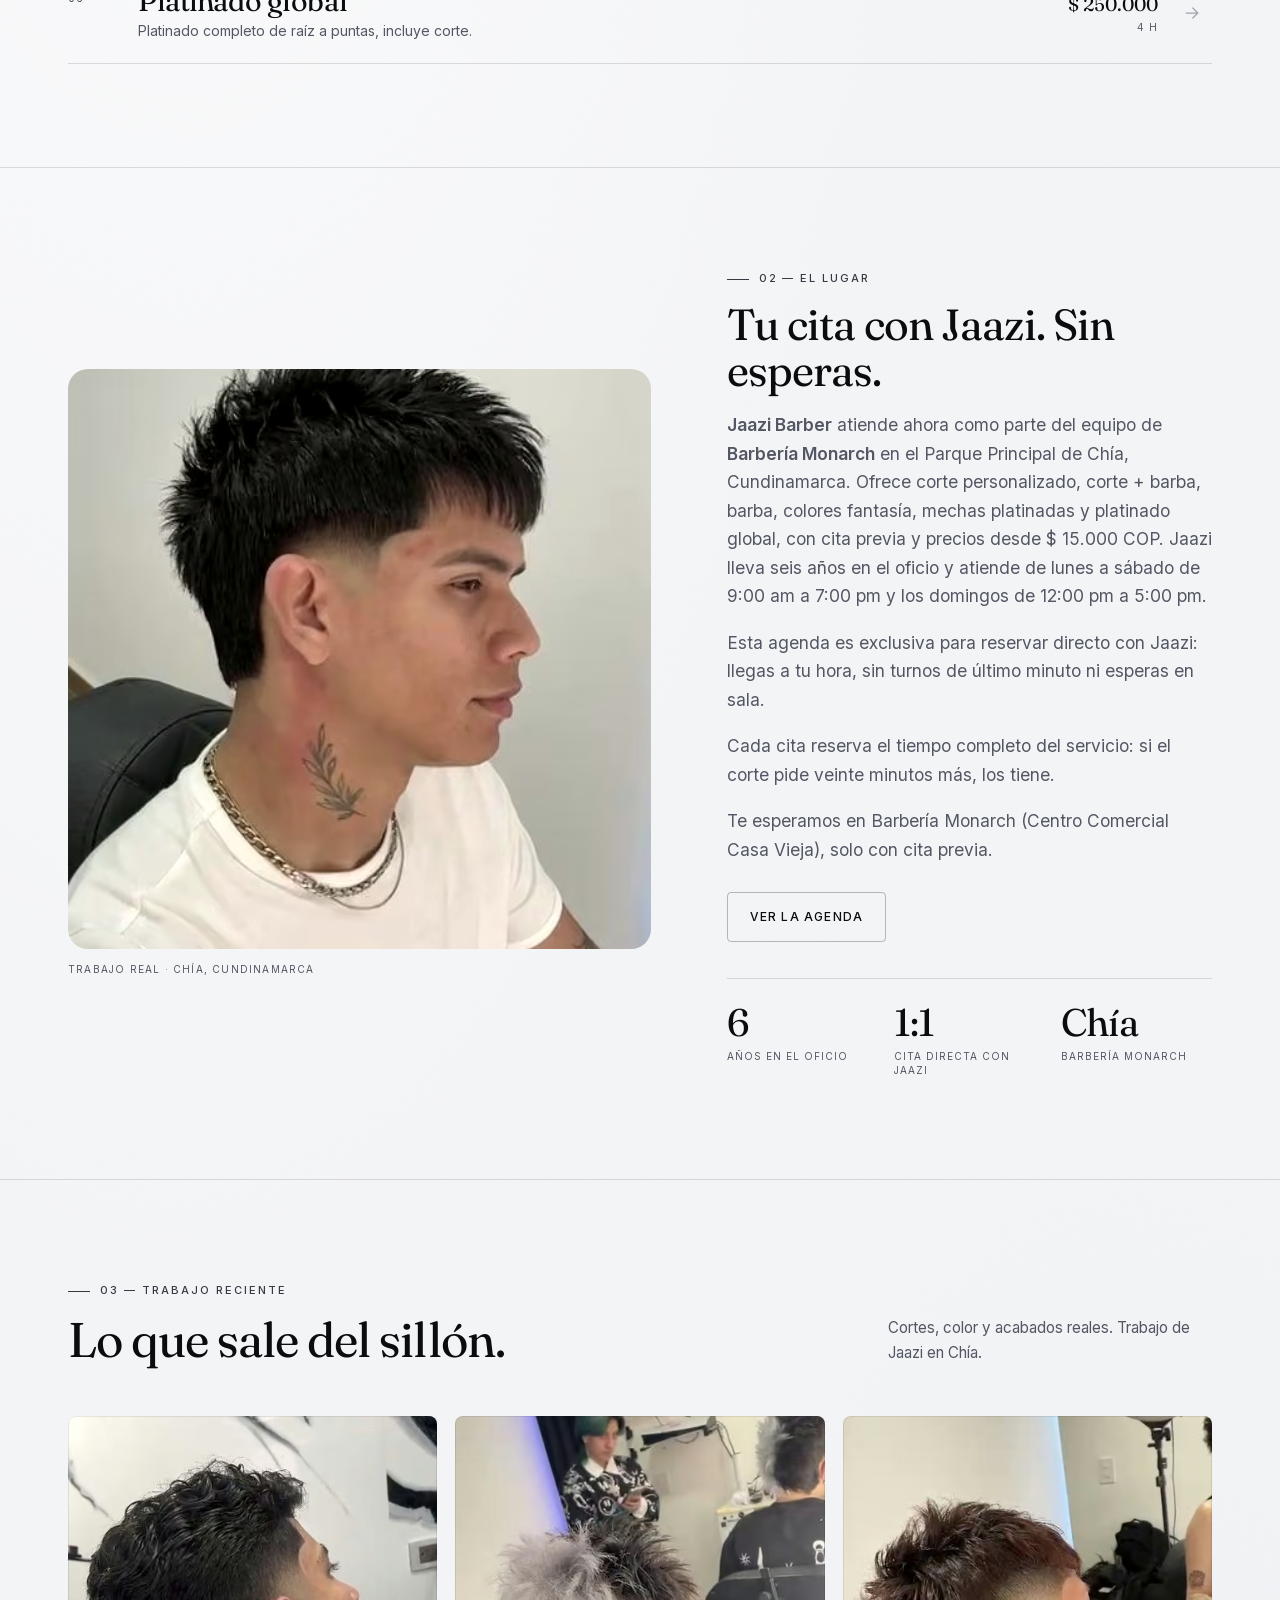
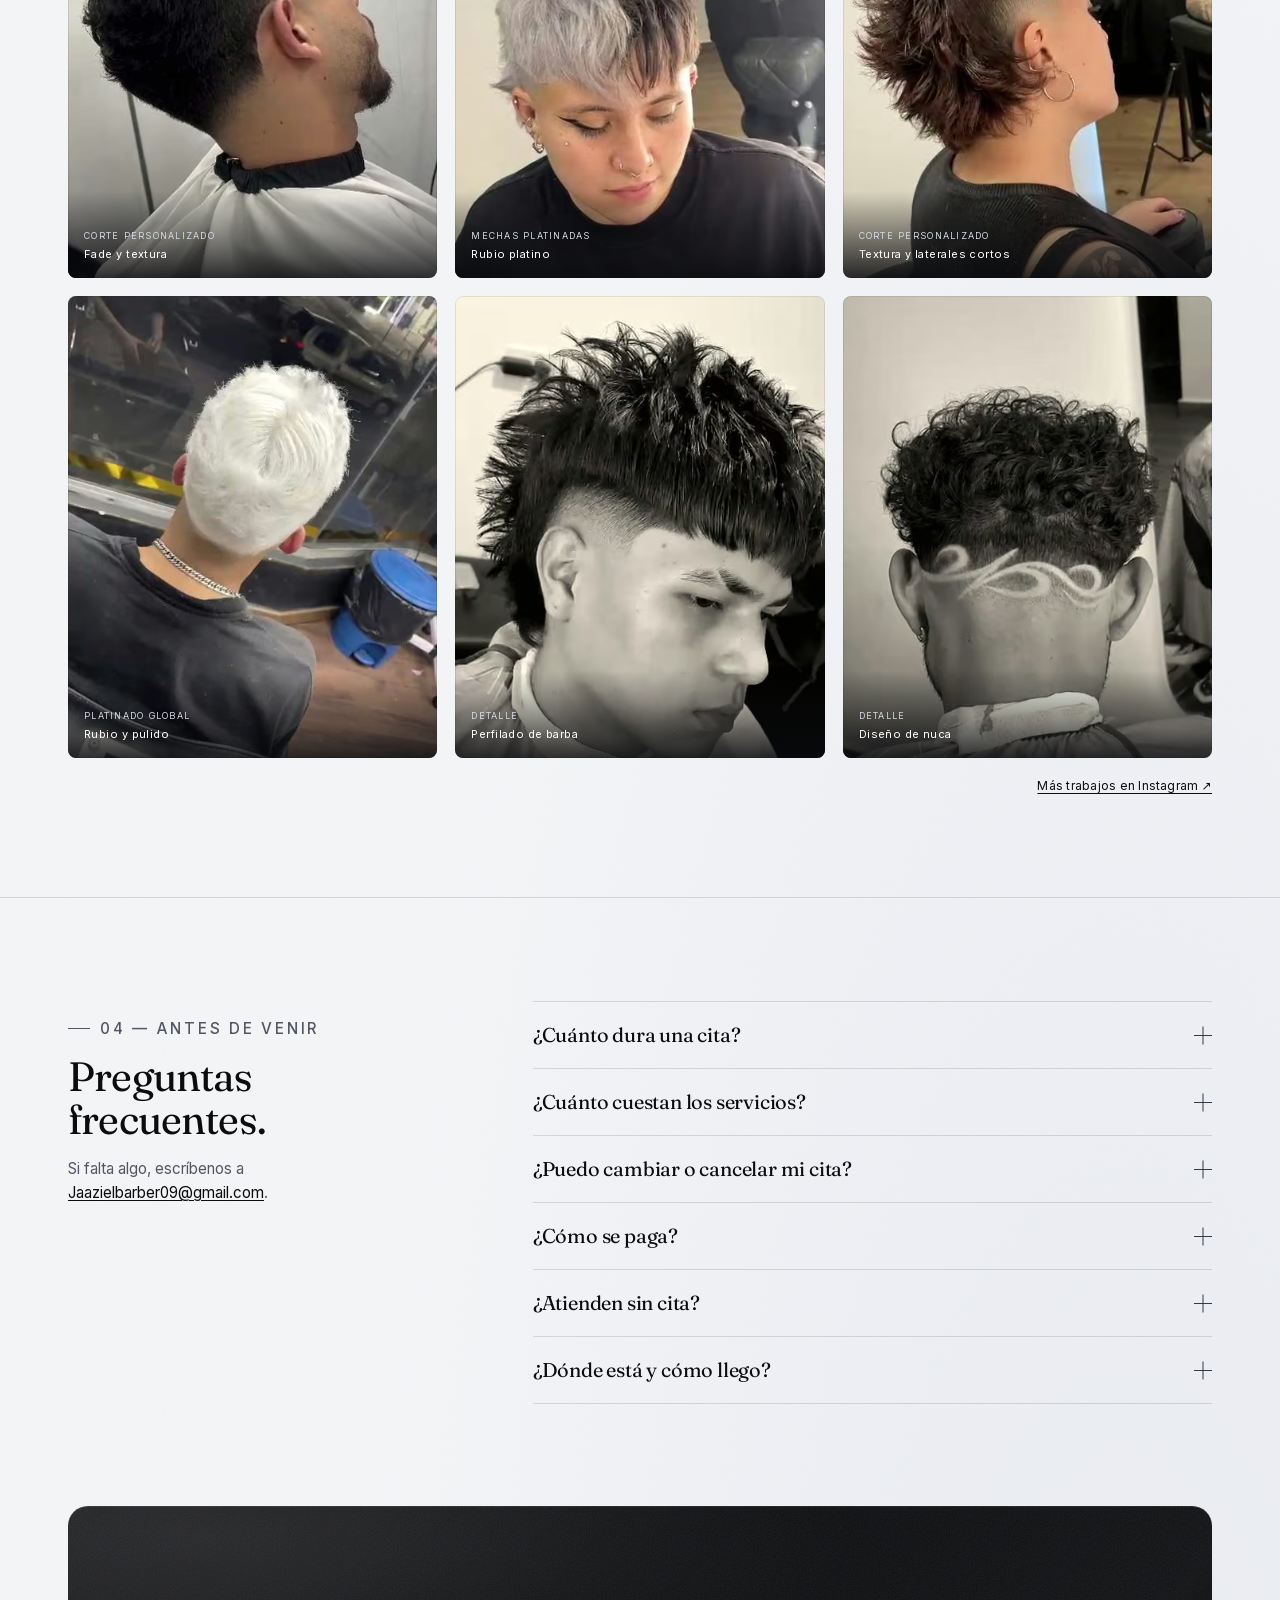
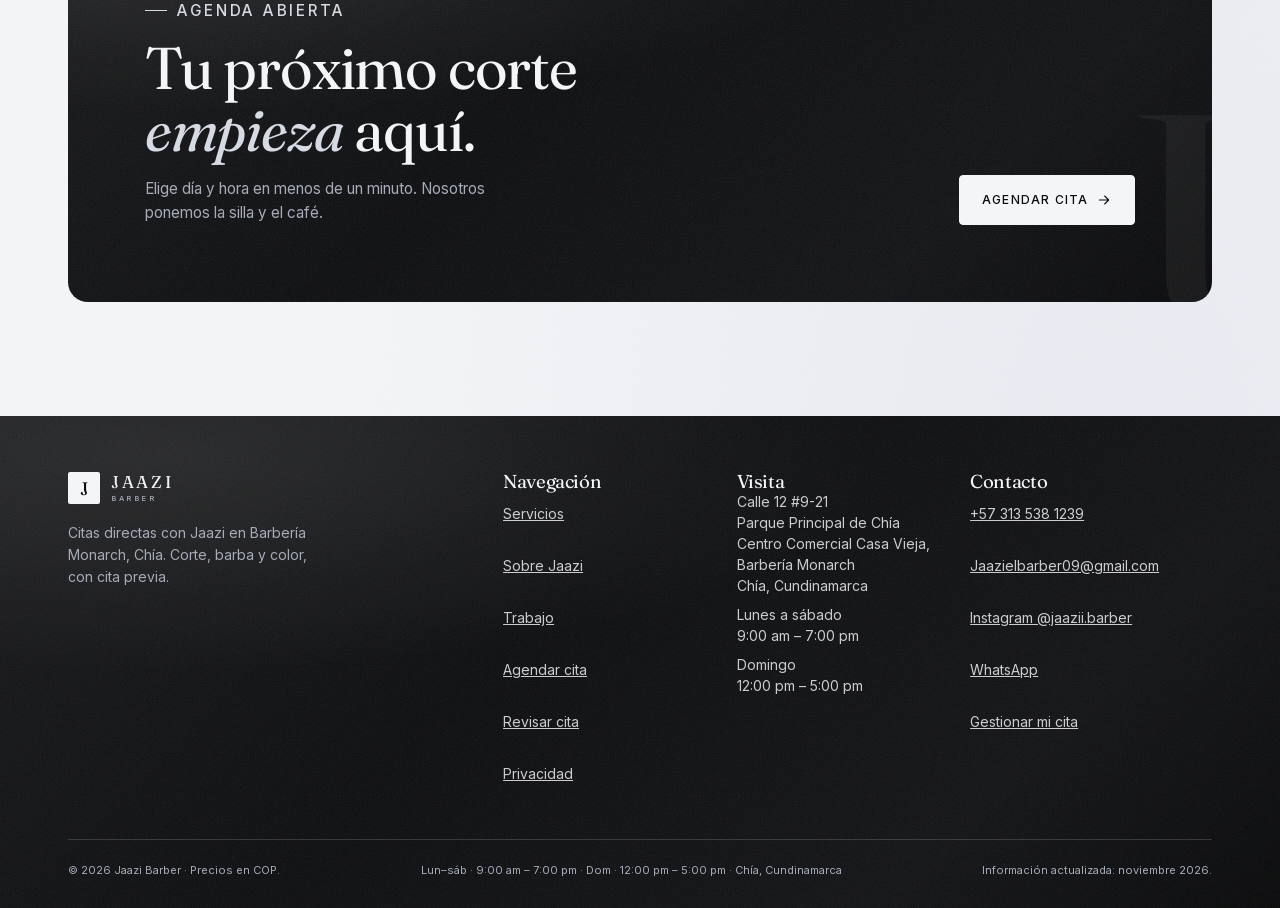
==== commit e0ec2c50: "Actualiza foto principal y paleta blanco perla y negro obsidiana" ====
--- a/index.html
+++ b/index.html
@@ -5,7 +5,7 @@
   <meta name="viewport" content="width=device-width, initial-scale=1">
   <title>Jaazi Barber — Barbería en Chía, Cundinamarca</title>
   <meta name="description" content="Corte personalizado, barba, mechas platinadas y color en Chía. Precios desde $ 15.000 COP. Reserva tu cita con Jaazi Barber en línea.">
-  <meta name="theme-color" content="#f4eee5">
+  <meta name="theme-color" content="#f4f5f7">
   <script>
     (function () {
       try {
@@ -15,7 +15,7 @@
         document.documentElement.setAttribute("data-theme", theme);
         document.documentElement.style.colorScheme = theme;
         var meta = document.querySelector('meta[name="theme-color"]');
-        if (meta) meta.setAttribute("content", theme === "dark" ? "#12100e" : "#f4eee5");
+        if (meta) meta.setAttribute("content", theme === "dark" ? "#0b0c0e" : "#f4f5f7");
       } catch (err) { /* sin preferencia guardada */ }
     })();
   </script>
@@ -25,7 +25,7 @@
   <meta property="og:title" content="Jaazi Barber — Barbería en Chía, Cundinamarca">
   <meta property="og:description" content="Corte, barba y color. Cita previa en Chía, Cundinamarca.">
   <meta property="og:url" content="https://jaazi-barber.pages.dev/">
-  <meta property="og:image" content="https://jaazi-barber.pages.dev/assets/img/jaazi-og.jpg">
+  <meta property="og:image" content="https://jaazi-barber.pages.dev/assets/img/jaazi-og.jpg?v=2">
   <meta property="og:image:width" content="1200">
   <meta property="og:image:height" content="630">
   <meta property="og:image:alt" content="Jaazi, barbero de Jaazi Barber en Barbería Monarch, Chía">
@@ -33,19 +33,19 @@
   <meta name="twitter:card" content="summary_large_image">
   <meta name="twitter:title" content="Jaazi Barber — Barbería en Chía, Cundinamarca">
   <meta name="twitter:description" content="Corte, barba y color. Cita previa en Chía.">
-  <meta name="twitter:image" content="https://jaazi-barber.pages.dev/assets/img/jaazi-og.jpg">
+  <meta name="twitter:image" content="https://jaazi-barber.pages.dev/assets/img/jaazi-og.jpg?v=2">
   <meta name="twitter:image:alt" content="Jaazi, barbero de Jaazi Barber en Barbería Monarch, Chía">
-  <link rel="icon" href="assets/favicon.svg" type="image/svg+xml">
-  <link rel="apple-touch-icon" href="assets/apple-touch-icon.png">
+  <link rel="icon" href="assets/favicon.svg?v=2" type="image/svg+xml">
+  <link rel="apple-touch-icon" href="assets/apple-touch-icon.png?v=2">
   <link rel="preload" href="assets/fonts/fraunces-latin.woff2" as="font" type="font/woff2" crossorigin>
   <link rel="preload" href="assets/fonts/fraunces-latin-italic.woff2" as="font" type="font/woff2" crossorigin>
   <link rel="preload" href="assets/fonts/inter-latin.woff2" as="font" type="font/woff2" crossorigin>
   <link rel="stylesheet" href="assets/fonts/fonts.css">
-  <link rel="stylesheet" href="assets/css/site.css">
+  <link rel="stylesheet" href="assets/css/site.css?v=2">
   <script src="assets/js/config.js"></script>
   <script src="assets/js/api.js" defer></script>
   <script src="assets/js/store.js" defer></script>
-  <script src="assets/js/site.js" defer></script>
+  <script src="assets/js/site.js?v=2" defer></script>
   <script src="assets/js/location-notice.js" defer></script>
   <script type="application/ld+json">
   {
@@ -54,7 +54,7 @@
     "@id": "https://jaazi-barber.pages.dev/#barbershop",
     "name": "Jaazi Barber",
     "url": "https://jaazi-barber.pages.dev/",
-    "image": "https://jaazi-barber.pages.dev/assets/img/jaazi-retrato.jpg",
+    "image": "https://jaazi-barber.pages.dev/assets/img/jaazi-retrato.jpg?v=2",
     "description": "Citas directas con Jaazi Barber en Barbería Monarch (Chía, Cundinamarca). Corte, barba y color, con cita previa.",
     "telephone": "+57 313 538 1239",
     "email": "Jaazielbarber09@gmail.com",
@@ -257,9 +257,9 @@
         </div>
         <div class="hero__media">
           <picture>
-            <source type="image/avif" srcset="assets/img/jaazi-retrato-600.avif 600w, assets/img/jaazi-retrato-900.avif 900w, assets/img/jaazi-retrato-1200.avif 1200w" sizes="(max-width: 900px) 100vw, (max-width: 1240px) 50vw, 620px">
-            <source type="image/webp" srcset="assets/img/jaazi-retrato-600.webp 600w, assets/img/jaazi-retrato-900.webp 900w, assets/img/jaazi-retrato-1200.webp 1200w" sizes="(max-width: 900px) 100vw, (max-width: 1240px) 50vw, 620px">
-            <img src="assets/img/jaazi-retrato.jpg" srcset="assets/img/jaazi-retrato-600.jpg 600w, assets/img/jaazi-retrato-900.jpg 900w, assets/img/jaazi-retrato-1200.jpg 1200w" sizes="(max-width: 900px) 100vw, (max-width: 1240px) 50vw, 620px" alt="Jaazi, barbero de Jaazi Barber en Barbería Monarch, Chía" width="1200" height="1500" fetchpriority="high">
+            <source type="image/avif" srcset="assets/img/jaazi-retrato-600.avif?v=2 600w, assets/img/jaazi-retrato-900.avif?v=2 900w, assets/img/jaazi-retrato-1200.avif?v=2 1200w" sizes="(max-width: 900px) 100vw, (max-width: 1240px) 50vw, 620px">
+            <source type="image/webp" srcset="assets/img/jaazi-retrato-600.webp?v=2 600w, assets/img/jaazi-retrato-900.webp?v=2 900w, assets/img/jaazi-retrato-1200.webp?v=2 1200w" sizes="(max-width: 900px) 100vw, (max-width: 1240px) 50vw, 620px">
+            <img src="assets/img/jaazi-retrato.jpg?v=2" srcset="assets/img/jaazi-retrato-600.jpg?v=2 600w, assets/img/jaazi-retrato-900.jpg?v=2 900w, assets/img/jaazi-retrato-1200.jpg?v=2 1200w" sizes="(max-width: 900px) 100vw, (max-width: 1240px) 50vw, 620px" alt="Jaazi cortando cabello en Barbería Monarch, Chía" width="1200" height="1500" fetchpriority="high">
           </picture>
           <span class="hero__stamp" aria-hidden="true">6 años · En Monarch</span>
         </div>
--- a/assets/css/site.css
+++ b/assets/css/site.css
@@ -1,23 +1,32 @@
 /* =========================================================
    Jaazi Barber — sistema visual
-   Base: espresso / hueso / cobre. Serif editorial + sans UI.
+   Base: blanco perla / negro obsidiana con textura. Serif editorial + sans UI.
    ========================================================= */
 
 :root {
-  --ink: #171210;
-  --ink-soft: #241c18;
-  --bone: #f4eee5;
-  --paper: #fcf9f3;
-  --tone: #e7dccc;
-  --muted: #6e6055;
-  --muted-dark: #a89686;
-  --copper: #b1784a;
-  --copper-deep: #8c5730;
-  --copper-light: #d2a077;
-  --danger: #a03a2a;
-  --line: rgba(23, 18, 16, 0.14);
-  --line-strong: rgba(23, 18, 16, 0.28);
-  --line-dark: rgba(244, 238, 229, 0.16);
+  --ink: #0b0c0e;
+  --ink-soft: #17191e;
+  --bone: #f4f5f7;
+  --paper: #fcfcfd;
+  --tone: #e4e7ec;
+  --muted: #525763;
+  --muted-dark: #a6acb8;
+  --copper: #5e6573;
+  --copper-deep: #343944;
+  --copper-light: #d6dbe3;
+  --danger: #9e3329;
+  --line: rgba(11, 12, 14, 0.13);
+  --line-strong: rgba(11, 12, 14, 0.27);
+  --line-dark: rgba(244, 245, 247, 0.16);
+  --grain-svg: url("data:image/svg+xml,%3Csvg xmlns='http://www.w3.org/2000/svg' width='180' height='180'%3E%3Cfilter id='n'%3E%3CfeTurbulence type='fractalNoise' baseFrequency='0.82' numOctaves='3' stitchTiles='stitch'/%3E%3C/filter%3E%3Crect width='180' height='180' filter='url(%23n)'/%3E%3C/svg%3E");
+  --pearl-tex:
+    radial-gradient(120% 90% at 14% 0%, rgba(255, 255, 255, 0.9) 0%, rgba(255, 255, 255, 0) 58%),
+    radial-gradient(100% 85% at 88% 100%, rgba(223, 227, 236, 0.65) 0%, rgba(223, 227, 236, 0) 62%),
+    url("data:image/svg+xml,%3Csvg xmlns='http://www.w3.org/2000/svg' width='180' height='180'%3E%3Cfilter id='p'%3E%3CfeTurbulence type='fractalNoise' baseFrequency='0.78' numOctaves='3' stitchTiles='stitch'/%3E%3C/filter%3E%3Crect width='180' height='180' filter='url(%23p)' opacity='0.032'/%3E%3C/svg%3E");
+  --obsidian-tex:
+    radial-gradient(110% 85% at 12% 8%, rgba(244, 245, 247, 0.085) 0%, rgba(244, 245, 247, 0) 52%),
+    linear-gradient(135deg, rgba(255, 255, 255, 0.045) 0%, rgba(255, 255, 255, 0) 42%, rgba(214, 219, 227, 0.025) 78%, rgba(0, 0, 0, 0.32) 100%),
+    url("data:image/svg+xml,%3Csvg xmlns='http://www.w3.org/2000/svg' width='180' height='180'%3E%3Cfilter id='o'%3E%3CfeTurbulence type='fractalNoise' baseFrequency='0.82' numOctaves='3' stitchTiles='stitch'/%3E%3C/filter%3E%3Crect width='180' height='180' filter='url(%23o)' opacity='0.045'/%3E%3C/svg%3E");
 
   --font-display: "Fraunces", "Iowan Old Style", Georgia, serif;
   --font-sans: "Inter", system-ui, -apple-system, "Segoe UI", sans-serif;
@@ -44,7 +53,8 @@
 
 body {
   margin: 0;
-  background: var(--bone);
+  background-color: var(--bone);
+  background-image: var(--pearl-tex);
   color: var(--ink);
   font-family: var(--font-sans);
   font-size: 1rem;
@@ -82,7 +92,7 @@
 
 body.menu-open { overflow: hidden; }
 
-::selection { background: var(--copper); color: #fff; }
+::selection { background: var(--ink); color: var(--bone); }
 
 :focus-visible {
   outline: 2px solid var(--copper-deep);
@@ -133,7 +143,7 @@
   font-weight: 500;
   letter-spacing: 0.18em;
   text-transform: uppercase;
-  color: #7a4a27; /* 5.1:1 sobre --bone (AA en 11px); en fondos oscuros .on-dark la retorna a --copper-light */
+  color: var(--copper-deep); /* >9:1 sobre --bone (AA en 11px); en fondos oscuros .on-dark pasa a --copper-light */
 }
 .eyebrow::before {
   content: "";
@@ -213,7 +223,7 @@
 .btn--ghost-light {
   --btn-bg: transparent;
   --btn-fg: var(--bone);
-  --btn-bd: rgba(244, 238, 229, 0.32);
+  --btn-bd: rgba(244, 245, 247, 0.34);
 }
 .btn--sm {
   min-height: 46px;
@@ -231,8 +241,8 @@
 @media (hover: hover) and (pointer: fine) {
   .btn:hover svg { transform: translateX(3px); }
   .btn--light:hover { --btn-bg: #fff; --btn-bd: #fff; }
-  .btn--ghost:hover { --btn-bg: rgba(23, 18, 16, 0.05); }
-  .btn--ghost-light:hover { --btn-bg: rgba(244, 238, 229, 0.08); }
+  .btn--ghost:hover { --btn-bg: rgba(11, 12, 14, 0.05); }
+  .btn--ghost-light:hover { --btn-bg: rgba(244, 245, 247, 0.09); }
 }
 
 /* ---------- Header ---------- */
@@ -293,7 +303,7 @@
   font-size: 7.5px;
   font-weight: 500;
   letter-spacing: 0.34em;
-  color: #5f5349;
+  color: #474c57;
   text-transform: uppercase;
 }
 html[data-theme="dark"] .brand__sub { color: var(--muted); }
@@ -476,16 +486,18 @@
   margin-top: 6px;
   border-radius: var(--r-lg);
   overflow: hidden;
-  background: var(--ink);
+  background-color: var(--ink);
+  background-image: var(--obsidian-tex);
   color: var(--bone);
+  box-shadow: inset 0 1px 0 rgba(255, 255, 255, 0.08);
 }
 .hero::after {
   content: "";
   position: absolute;
   inset: 0;
   pointer-events: none;
-  opacity: 0.045;
-  background-image: url("data:image/svg+xml,%3Csvg xmlns='http://www.w3.org/2000/svg' width='160' height='160'%3E%3Cfilter id='n'%3E%3CfeTurbulence type='fractalNoise' baseFrequency='0.8' numOctaves='3'/%3E%3C/filter%3E%3Crect width='160' height='160' filter='url(%23n)'/%3E%3C/svg%3E");
+  opacity: 0.055;
+  background-image: var(--grain-svg);
 }
 .hero__body {
   position: relative;
@@ -566,8 +578,8 @@
   width: 100%;
   height: 100%;
   object-fit: cover;
-  object-position: 50% 28%;
-  filter: saturate(0.82) contrast(1.06);
+  object-position: 56% 28%;
+  filter: saturate(0.92) contrast(1.05);
   clip-path: inset(0 0 0 100%);
   animation: heroReveal 1100ms var(--ease) 140ms forwards;
 }
@@ -576,7 +588,7 @@
   position: absolute;
   inset: 0;
   z-index: 1;
-  background: linear-gradient(90deg, rgba(23, 18, 16, 0.62) 0%, rgba(23, 18, 16, 0) 42%);
+  background: linear-gradient(90deg, rgba(11, 12, 14, 0.72) 0%, rgba(11, 12, 14, 0) 44%);
   pointer-events: none;
 }
 .hero__stamp {
@@ -589,7 +601,7 @@
   font-size: 9.5px;
   letter-spacing: 0.22em;
   text-transform: uppercase;
-  color: rgba(244, 238, 229, 0.72);
+  color: rgba(244, 245, 247, 0.76);
 }
 
 @keyframes heroReveal {
@@ -814,7 +826,7 @@
   content: "";
   position: absolute;
   inset: 0;
-  border: 1px solid rgba(23, 18, 16, 0.08);
+  border: 1px solid rgba(11, 12, 14, 0.09);
   border-radius: inherit;
   pointer-events: none;
 }
@@ -822,7 +834,7 @@
   position: absolute;
   inset: auto 0 0;
   padding: 38px 16px 14px;
-  background: linear-gradient(180deg, transparent, rgba(15, 12, 10, 0.82));
+  background: linear-gradient(180deg, transparent, rgba(9, 10, 13, 0.85));
   color: #fff;
   font-size: 11px;
   letter-spacing: 0.04em;
@@ -924,9 +936,19 @@
   gap: 32px;
   padding: clamp(36px, 6vw, 80px);
   border-radius: var(--r-lg);
-  background: var(--ink);
+  background-color: var(--ink);
+  background-image: var(--obsidian-tex);
   color: var(--bone);
+  box-shadow: inset 0 1px 0 rgba(255, 255, 255, 0.08);
   overflow: hidden;
+}
+.cta-band::before {
+  content: "";
+  position: absolute;
+  inset: 0;
+  pointer-events: none;
+  opacity: 0.055;
+  background-image: var(--grain-svg);
 }
 .cta-band::after {
   content: "J";
@@ -952,10 +974,25 @@
 /* ---------- Footer ---------- */
 
 .site-footer {
+  position: relative;
   margin-top: clamp(56px, 7vw, 96px);
   padding-block: 56px 28px;
-  background: var(--ink);
+  background-color: var(--ink);
+  background-image: var(--obsidian-tex);
   color: var(--bone);
+  overflow: hidden;
+}
+.site-footer::before {
+  content: "";
+  position: absolute;
+  inset: 0;
+  pointer-events: none;
+  opacity: 0.05;
+  background-image: var(--grain-svg);
+}
+.site-footer > .container {
+  position: relative;
+  z-index: 1;
 }
 .footer__grid {
   display: grid;
@@ -1002,7 +1039,7 @@
   align-items: center;
   min-height: 44px;
 }
-.footer__list li { color: rgba(244, 238, 229, 0.82); }
+.footer__list li { color: rgba(244, 245, 247, 0.82); }
 @media (hover: hover) and (pointer: fine) {
   .footer a:hover { color: var(--copper-light); }
 }
@@ -1044,7 +1081,7 @@
   color: var(--bone);
   font-size: 13px;
   line-height: 1.4;
-  box-shadow: 0 18px 40px rgba(23, 18, 16, 0.24);
+  box-shadow: 0 18px 40px rgba(11, 12, 14, 0.28);
   opacity: 0;
   transform: translateY(10px);
   transition: opacity 220ms ease, transform 220ms var(--ease);
@@ -1111,7 +1148,7 @@
 .input:focus {
   outline: none;
   border-color: var(--ink);
-  box-shadow: 0 0 0 3px rgba(177, 120, 74, 0.18);
+  box-shadow: 0 0 0 3px rgba(52, 57, 68, 0.16);
 }
 textarea.input { resize: vertical; min-height: 92px; }
 .input[aria-invalid="true"] {
@@ -1186,7 +1223,7 @@
   .hero h1 { max-width: 14ch; }
   .hero__media { order: 2; min-height: 360px; }
   .hero__media::before {
-    background: linear-gradient(180deg, rgba(23, 18, 16, 0.55) 0%, rgba(23, 18, 16, 0) 34%);
+    background: linear-gradient(180deg, rgba(11, 12, 14, 0.62) 0%, rgba(11, 12, 14, 0) 34%);
   }
   .hero__stamp { display: none; }
   .hero__meta { gap: 14px; }
@@ -1250,73 +1287,79 @@
 /* ---------- Modo oscuro ---------- */
 
 html[data-theme="dark"] {
-  --ink: #f1e9dd;
-  --ink-soft: #e6dccd;
-  --bone: #12100e;
-  --paper: #1d1714;
-  --tone: #2a211b;
-  --muted: #a99a8b;
-  --muted-dark: #b8a998;
-  --copper: #c38b5c;
-  --copper-deep: #dfab79;
-  --copper-light: #e9c39a;
-  --danger: #e58b78;
-  --line: rgba(241, 233, 221, 0.15);
-  --line-strong: rgba(241, 233, 221, 0.32);
+  --ink: #f4f5f7;
+  --ink-soft: #e3e6ec;
+  --bone: #0b0c0e;
+  --paper: #13151a;
+  --tone: #1c1f26;
+  --muted: #9ca3b0;
+  --muted-dark: #aeb5c2;
+  --copper: #9ca3b2;
+  --copper-deep: #d0d5df;
+  --copper-light: #e6e9f0;
+  --danger: #ea8b82;
+  --line: rgba(244, 245, 247, 0.14);
+  --line-strong: rgba(244, 245, 247, 0.30);
   color-scheme: dark;
 }
 
-html[data-theme="dark"] .eyebrow { color: #d9a97e; }
+html[data-theme="dark"] body {
+  background-color: var(--bone);
+  background-image: var(--obsidian-tex);
+}
+
+html[data-theme="dark"] .eyebrow { color: #cfd5e0; }
 html[data-theme="dark"] .on-dark .eyebrow { color: var(--copper-light); }
-html[data-theme="dark"] ::selection { color: #171210; }
+html[data-theme="dark"] ::selection { background: var(--ink); color: #0b0c0e; }
 
 /* Las tres superficies ancla siguen siendo oscuras. */
 html[data-theme="dark"] .hero,
 html[data-theme="dark"] .cta-band,
 html[data-theme="dark"] .site-footer {
-  background: #0b0908;
-  color: #f1e9dd;
+  background-color: #07080a;
+  background-image: var(--obsidian-tex);
+  color: #f4f5f7;
 }
 html[data-theme="dark"] .hero,
 html[data-theme="dark"] .cta-band {
-  box-shadow: inset 0 0 0 1px rgba(241, 233, 221, 0.07);
+  box-shadow: inset 0 0 0 1px rgba(244, 245, 247, 0.09);
 }
 html[data-theme="dark"] .site-footer {
-  border-top: 1px solid rgba(241, 233, 221, 0.08);
-}
-html[data-theme="dark"] .hero__meta dd { color: #f1e9dd; }
-html[data-theme="dark"] .cta-band::after { color: #f1e9dd; opacity: 0.04; }
+  border-top: 1px solid rgba(244, 245, 247, 0.09);
+}
+html[data-theme="dark"] .hero__meta dd { color: #f4f5f7; }
+html[data-theme="dark"] .cta-band::after { color: #f4f5f7; opacity: 0.04; }
 html[data-theme="dark"] .footer a,
-html[data-theme="dark"] .footer__brand .brand { color: #f1e9dd; }
-html[data-theme="dark"] .footer__brand .brand__mark { background: #f1e9dd; color: #171210; }
+html[data-theme="dark"] .footer__brand .brand { color: #f4f5f7; }
+html[data-theme="dark"] .footer__brand .brand__mark { background: #f4f5f7; color: #0b0c0e; }
 
 /* Botones sobre fondo oscuro. */
 html[data-theme="dark"] .btn--light {
-  --btn-bg: #f1e9dd;
-  --btn-fg: #171210;
-  --btn-bd: #f1e9dd;
+  --btn-bg: #f4f5f7;
+  --btn-fg: #0b0c0e;
+  --btn-bd: #f4f5f7;
 }
 html[data-theme="dark"] .btn--ghost-light {
-  --btn-fg: #f1e9dd;
-  --btn-bd: rgba(241, 233, 221, 0.32);
+  --btn-fg: #f4f5f7;
+  --btn-bd: rgba(244, 245, 247, 0.34);
 }
 html[data-theme="dark"] .btn--light:hover { --btn-bg: #fff; --btn-bd: #fff; }
-html[data-theme="dark"] .btn--ghost:hover { --btn-bg: rgba(241, 233, 221, 0.08); }
-
-html[data-theme="dark"] .work::after { border-color: rgba(241, 233, 221, 0.12); }
+html[data-theme="dark"] .btn--ghost:hover { --btn-bg: rgba(244, 245, 247, 0.08); }
+
+html[data-theme="dark"] .work::after { border-color: rgba(244, 245, 247, 0.12); }
 
 html[data-theme="dark"] .toast {
-  background: #2a211b;
-  color: #f1e9dd;
+  background: #1a1d24;
+  color: #f4f5f7;
   border: 1px solid var(--line);
-  box-shadow: 0 18px 40px rgba(0, 0, 0, 0.55);
+  box-shadow: 0 18px 40px rgba(0, 0, 0, 0.58);
 }
 
 /* Agenda: fichas seleccionadas pasan a claro, así que su texto se invierte. */
 html[data-theme="dark"] .date:has(input:checked) .date__dow,
-html[data-theme="dark"] .date:has(input:checked) .date__mon { color: rgba(23, 18, 16, 0.62); }
-html[data-theme="dark"] .date:has(input:checked) .date__note { color: #7a4a27; }
-html[data-theme="dark"] .stepper li.is-done .stepper__num { color: #171210; }
+html[data-theme="dark"] .date:has(input:checked) .date__mon { color: rgba(11, 12, 14, 0.65); }
+html[data-theme="dark"] .date:has(input:checked) .date__note { color: #343944; }
+html[data-theme="dark"] .stepper li.is-done .stepper__num { color: #0b0c0e; }
 html[data-theme="dark"] .choice:has(input:checked) {
   border-color: var(--copper-light);
   box-shadow: inset 0 0 0 1px var(--copper-light);
@@ -1324,23 +1367,23 @@
 html[data-theme="dark"] .choice:has(input:checked) .choice__mark { border-color: var(--copper-light); }
 
 html[data-theme="dark"] .form-error {
-  background: rgba(229, 139, 120, 0.1);
-  border-color: rgba(229, 139, 120, 0.32);
-  color: #f0a99a;
-}
-html[data-theme="dark"] .form-error::before { background: #e58b78; color: #171210; }
+  background: rgba(234, 139, 130, 0.1);
+  border-color: rgba(234, 139, 130, 0.32);
+  color: #f2aba3;
+}
+html[data-theme="dark"] .form-error::before { background: #ea8b82; color: #0b0c0e; }
 html[data-theme="dark"] .cancel-confirm {
-  background: rgba(229, 139, 120, 0.1);
-  border-color: rgba(229, 139, 120, 0.28);
-}
-html[data-theme="dark"] .cancel-confirm p { color: #f0a99a; }
+  background: rgba(234, 139, 130, 0.1);
+  border-color: rgba(234, 139, 130, 0.28);
+}
+html[data-theme="dark"] .cancel-confirm p { color: #f2aba3; }
 html[data-theme="dark"] .cancel-confirm .danger {
-  background: #a03a2a;
-  border-color: #a03a2a;
+  background: #9e3329;
+  border-color: #9e3329;
   color: #fff;
 }
-html[data-theme="dark"] .cancel-confirm .danger:hover { background: #8a2f21; border-color: #8a2f21; }
-html[data-theme="dark"] .appt__link--danger:hover { color: #f0a99a; }
+html[data-theme="dark"] .cancel-confirm .danger:hover { background: #852920; border-color: #852920; }
+html[data-theme="dark"] .appt__link--danger:hover { color: #f2aba3; }
 
 html[data-theme="dark"] input:-webkit-autofill,
 html[data-theme="dark"] input:-webkit-autofill:hover,
@@ -1388,7 +1431,7 @@
   display: grid;
   place-items: center;
   padding: clamp(16px, 4vw, 32px);
-  background: rgba(23, 18, 16, 0.62);
+  background: rgba(11, 12, 14, 0.66);
   backdrop-filter: blur(6px);
   -webkit-backdrop-filter: blur(6px);
   opacity: 0;
@@ -1403,11 +1446,12 @@
 .location-modal__dialog {
   position: relative;
   width: min(100%, 460px);
-  background: var(--paper);
+  background-color: var(--paper);
+  background-image: var(--pearl-tex);
   color: var(--ink);
   border: 1px solid var(--line);
   border-radius: var(--r-lg);
-  box-shadow: 0 24px 60px rgba(23, 18, 16, 0.34);
+  box-shadow: 0 24px 60px rgba(11, 12, 14, 0.36);
   overflow: hidden;
   transform-origin: center;
   opacity: 0;
@@ -1426,11 +1470,12 @@
 }
 
 html[data-theme="dark"] .location-modal {
-  background: rgba(8, 6, 5, 0.74);
+  background: rgba(5, 6, 8, 0.78);
 }
 
 html[data-theme="dark"] .location-modal__dialog {
-  box-shadow: 0 24px 64px rgba(0, 0, 0, 0.68);
+  background-image: var(--obsidian-tex);
+  box-shadow: 0 24px 64px rgba(0, 0, 0, 0.72);
 }
 
 .location-modal__close {
@@ -1553,15 +1598,20 @@
   }
 
   .location-modal__body:hover {
-    background: rgba(177, 120, 74, 0.05);
+    background: rgba(11, 12, 14, 0.035);
   }
 
   .location-modal__body:hover .location-modal__cta {
     background: var(--copper-deep);
   }
 
+  html[data-theme="dark"] .location-modal__body:hover {
+    background: rgba(244, 245, 247, 0.04);
+  }
+
   html[data-theme="dark"] .location-modal__body:hover .location-modal__cta {
-    background: var(--copper-light);
+    background: #fff;
+    color: #0b0c0e;
   }
 }
 
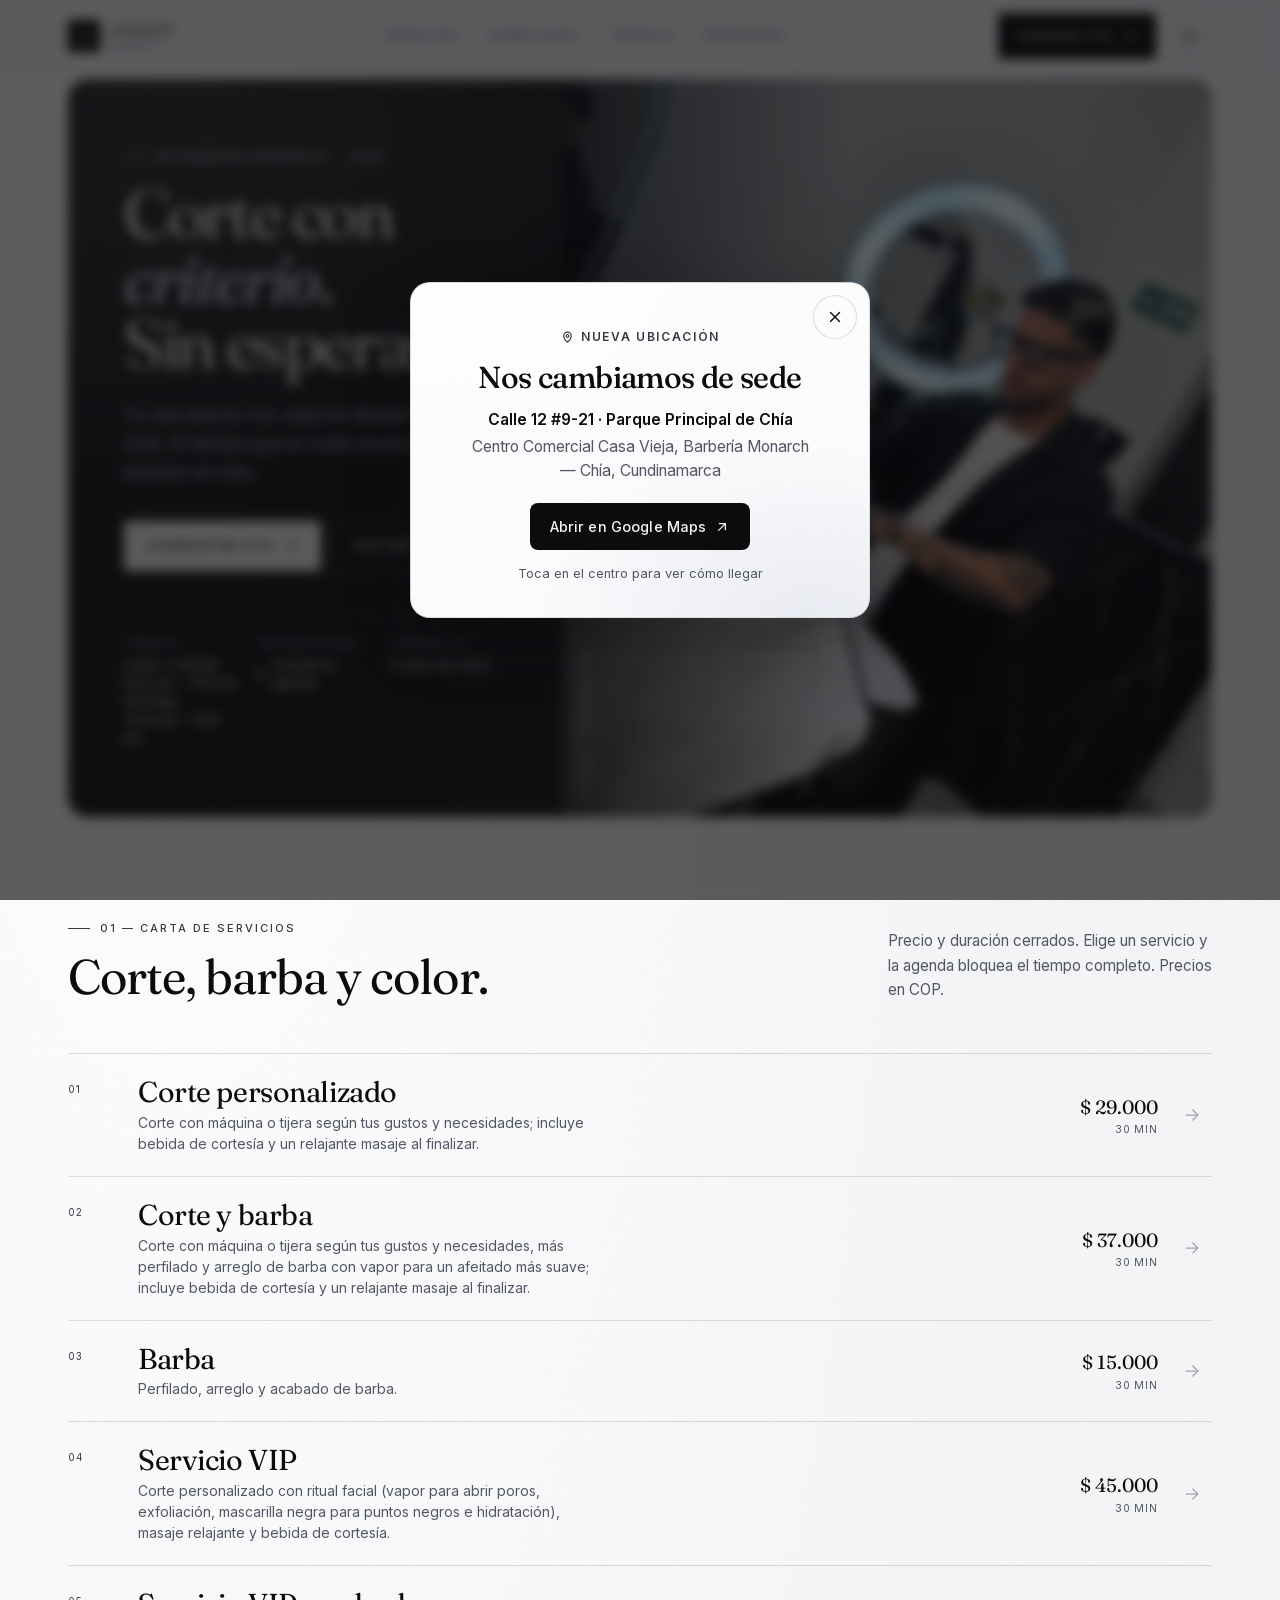
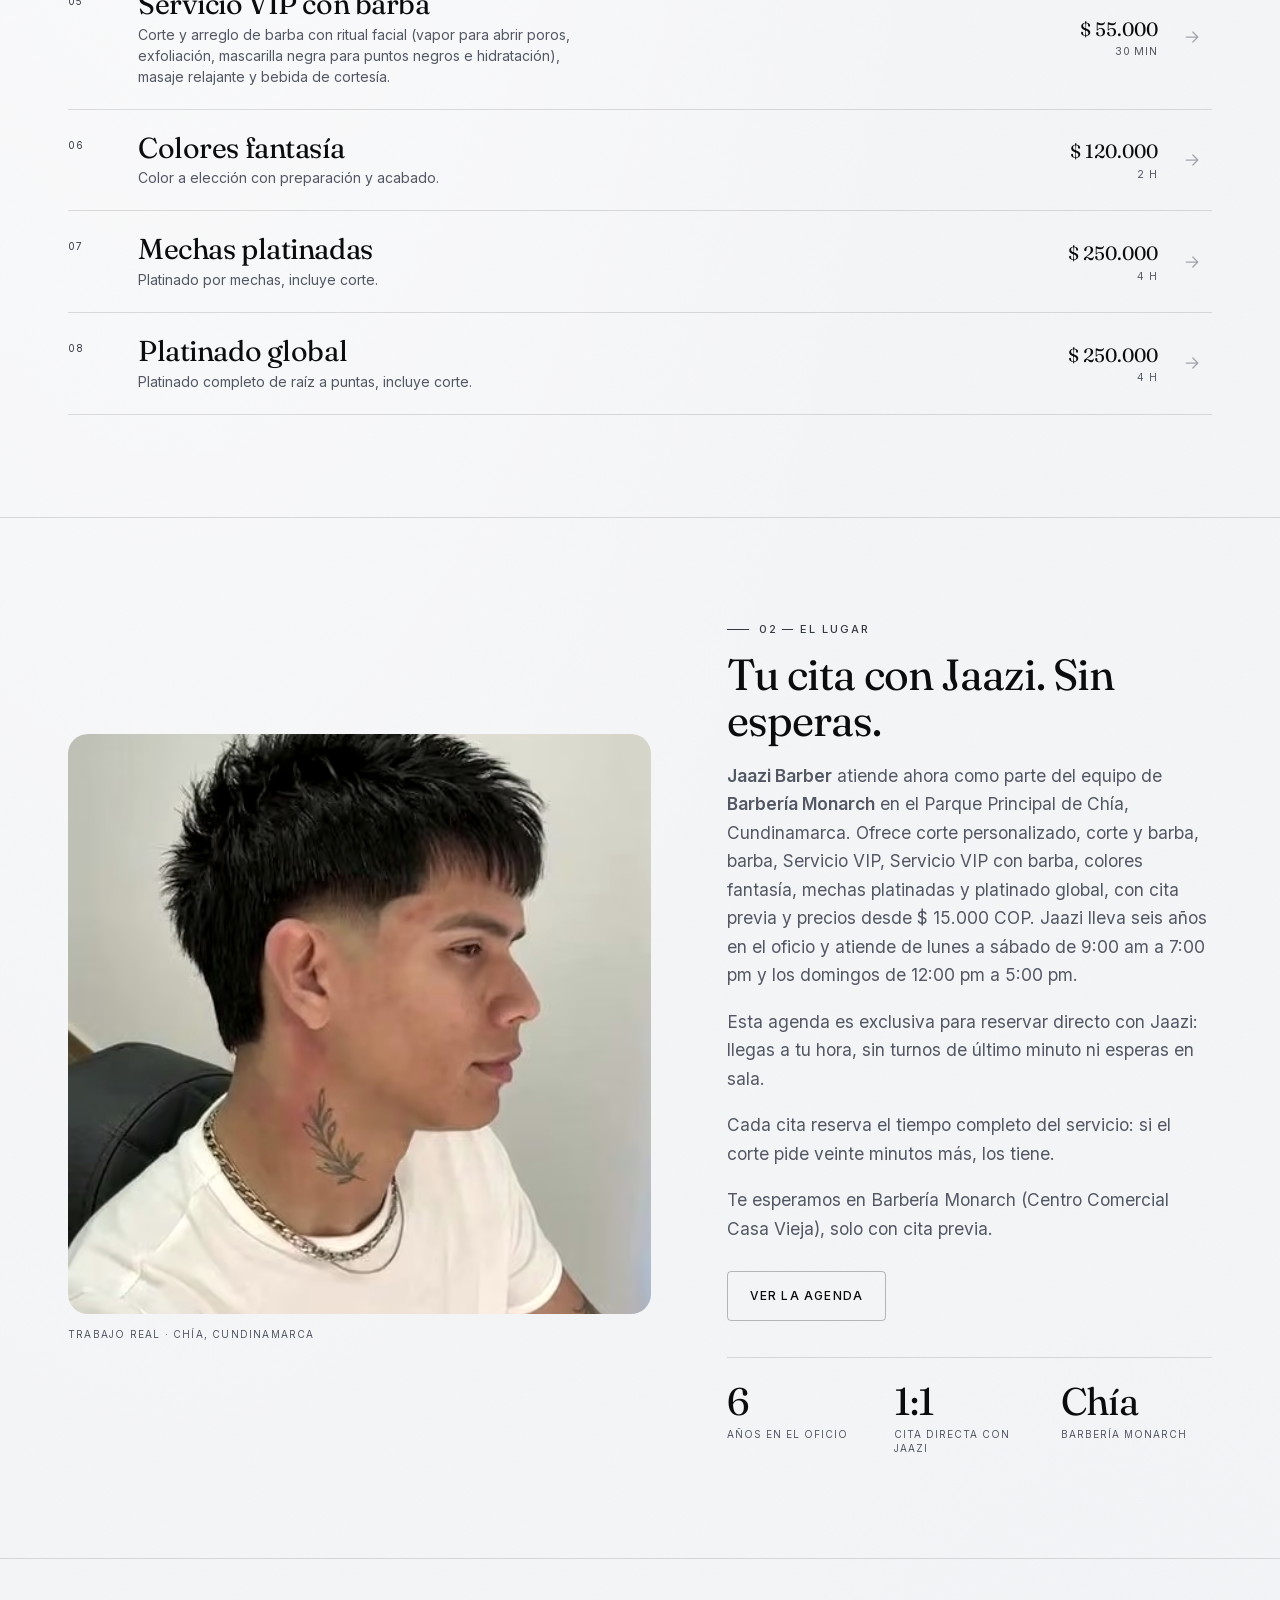
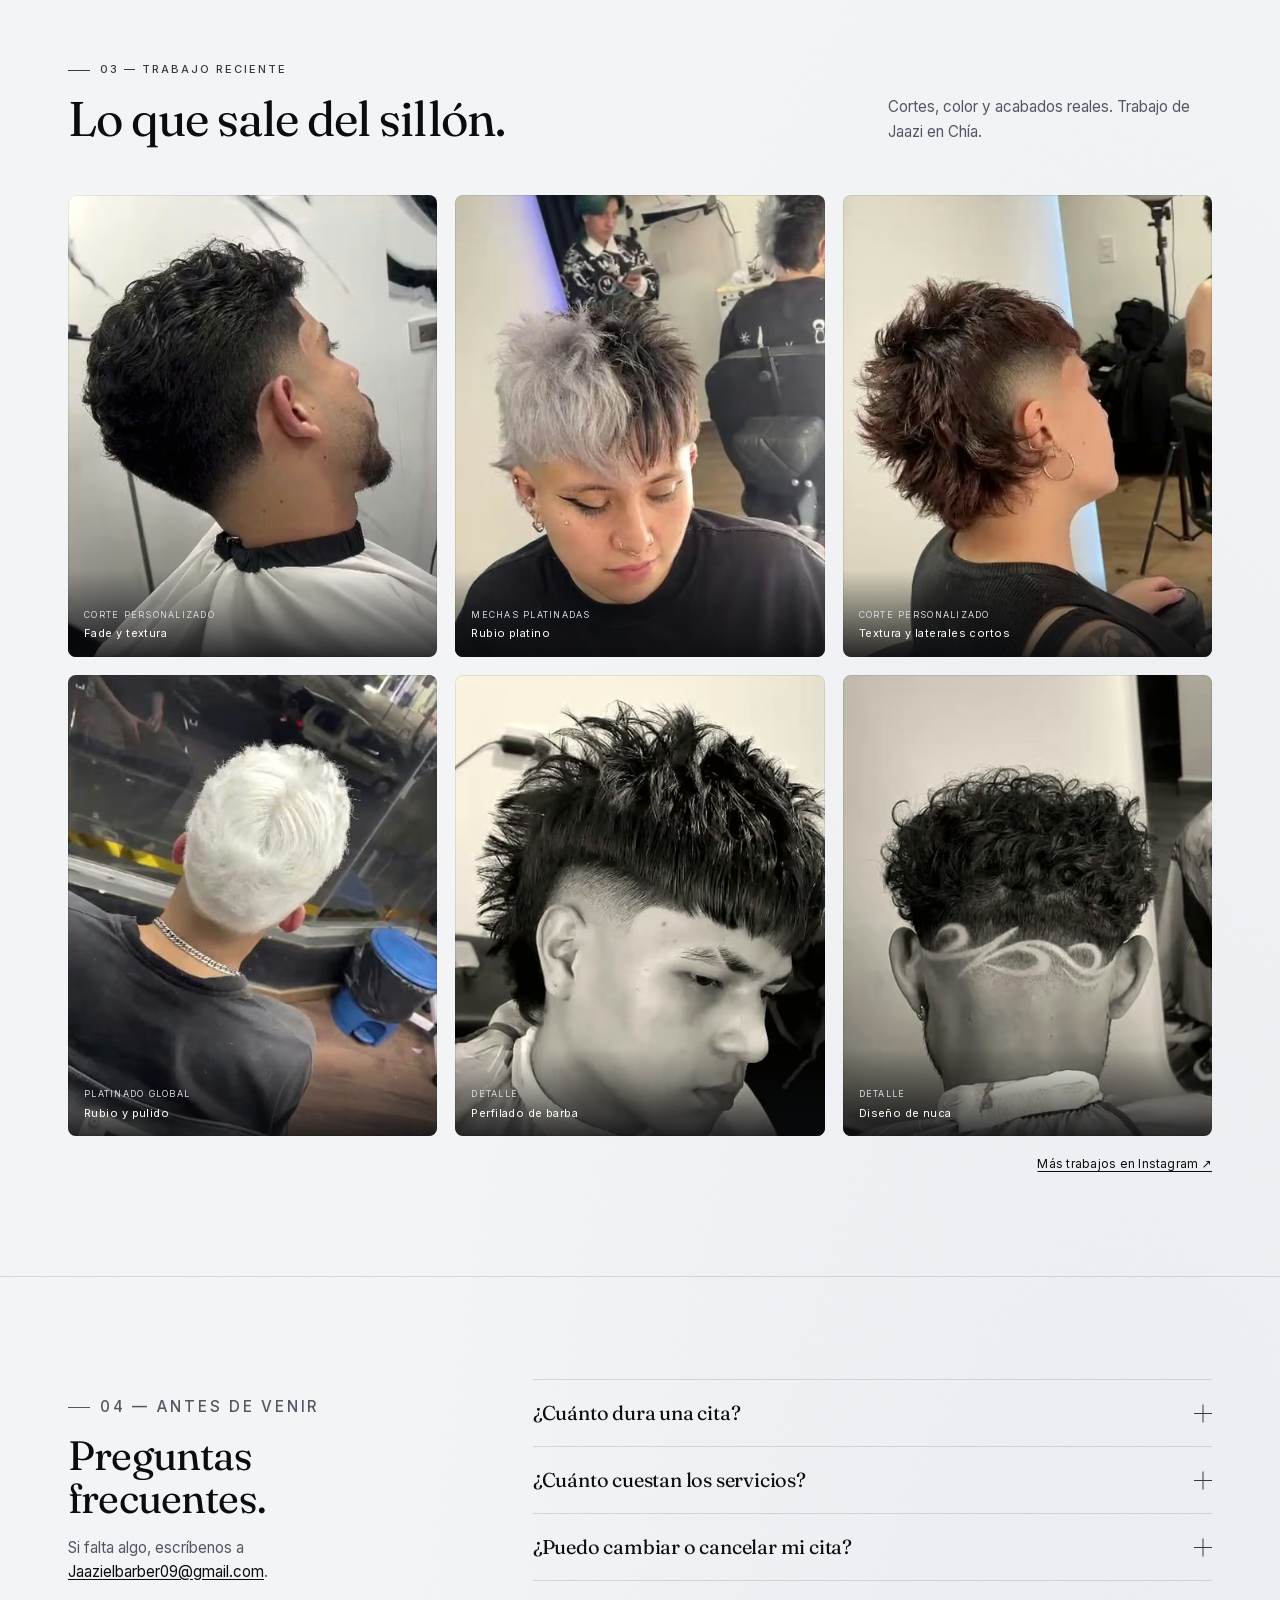
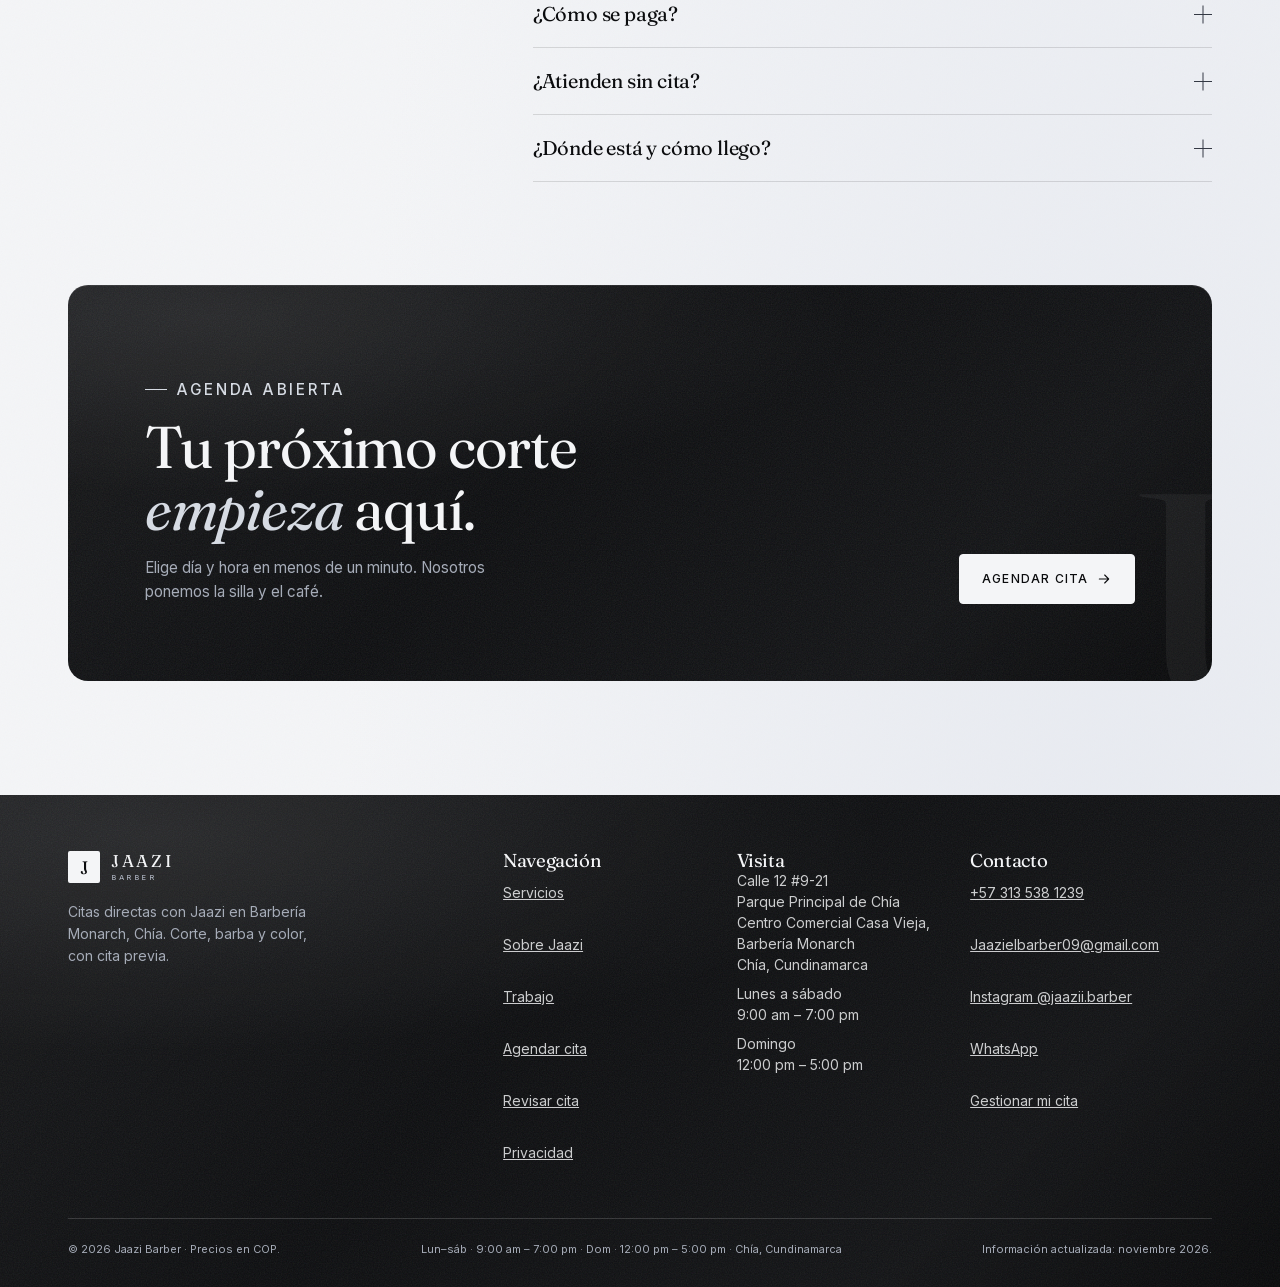
==== commit a02ae3b1: "Actualiza servicios, descripciones y precios con opciones VIP" ====
--- a/index.html
+++ b/index.html
@@ -44,7 +44,7 @@
   <link rel="stylesheet" href="assets/css/site.css?v=2">
   <script src="assets/js/config.js"></script>
   <script src="assets/js/api.js" defer></script>
-  <script src="assets/js/store.js" defer></script>
+  <script src="assets/js/store.js?v=2" defer></script>
   <script src="assets/js/site.js?v=2" defer></script>
   <script src="assets/js/location-notice.js" defer></script>
   <script type="application/ld+json">
@@ -94,19 +94,31 @@
         {
           "@type": "Offer",
           "itemOffered": { "@type": "Service", "name": "Corte personalizado" },
-          "price": "27000",
-          "priceCurrency": "COP"
-        },
-        {
-          "@type": "Offer",
-          "itemOffered": { "@type": "Service", "name": "Corte + barba" },
-          "price": "35000",
+          "price": "29000",
+          "priceCurrency": "COP"
+        },
+        {
+          "@type": "Offer",
+          "itemOffered": { "@type": "Service", "name": "Corte y barba" },
+          "price": "37000",
           "priceCurrency": "COP"
         },
         {
           "@type": "Offer",
           "itemOffered": { "@type": "Service", "name": "Barba" },
           "price": "15000",
+          "priceCurrency": "COP"
+        },
+        {
+          "@type": "Offer",
+          "itemOffered": { "@type": "Service", "name": "Servicio VIP" },
+          "price": "45000",
+          "priceCurrency": "COP"
+        },
+        {
+          "@type": "Offer",
+          "itemOffered": { "@type": "Service", "name": "Servicio VIP con barba" },
+          "price": "55000",
           "priceCurrency": "COP"
         },
         {
@@ -130,7 +142,7 @@
       ]
     },
     "sameAs": ["https://www.instagram.com/jaazii.barber"],
-    "dateModified": "2026-11-03"
+    "dateModified": "2026-11-28"
   }
   </script>
   <script type="application/ld+json">
@@ -141,12 +153,12 @@
       {
         "@type": "Question",
         "name": "¿Cuánto dura una cita?",
-        "acceptedAnswer": { "@type": "Answer", "text": "El corte personalizado, el corte + barba y la barba duran 30 minutos; los colores fantasía, 2 horas; y las mechas platinadas o el platinado global, 4 horas. La agenda bloquea el tiempo completo del servicio; llega cinco minutos antes." }
+        "acceptedAnswer": { "@type": "Answer", "text": "El corte personalizado, el corte y barba, la barba, el Servicio VIP y el Servicio VIP con barba duran 30 minutos; los colores fantasía, 2 horas; y las mechas platinadas o el platinado global, 4 horas. La agenda bloquea el tiempo completo del servicio; llega cinco minutos antes." }
       },
       {
         "@type": "Question",
         "name": "¿Cuánto cuestan los servicios?",
-        "acceptedAnswer": { "@type": "Answer", "text": "Corte personalizado, $ 27.000; corte + barba, $ 35.000; barba, $ 15.000; colores fantasía, $ 120.000; mechas platinadas y platinado global, $ 250.000 cada uno. Precios en pesos colombianos (COP)." }
+        "acceptedAnswer": { "@type": "Answer", "text": "Corte personalizado, $ 29.000; corte y barba, $ 37.000; barba, $ 15.000; Servicio VIP, $ 45.000; Servicio VIP con barba, $ 55.000; colores fantasía, $ 120.000; mechas platinadas y platinado global, $ 250.000 cada uno. Precios en pesos colombianos (COP)." }
       },
       {
         "@type": "Question",
@@ -282,9 +294,9 @@
               <span class="service__num">01</span>
               <span class="service__body">
                 <span class="service__name">Corte personalizado</span>
-                <span class="service__desc">Tijera y máquina, adaptado a tu rostro y a tu rutina.</span>
-              </span>
-              <span class="service__price"><b>$ 27.000</b><span>30 min</span></span>
+                <span class="service__desc">Corte con máquina o tijera según tus gustos y necesidades; incluye bebida de cortesía y un relajante masaje al finalizar.</span>
+              </span>
+              <span class="service__price"><b>$ 29.000</b><span>30 min</span></span>
               <svg class="service__arrow" viewBox="0 0 24 24" fill="none" aria-hidden="true"><path d="M5 12h14M13 6l6 6-6 6" stroke="currentColor" stroke-width="1.5" stroke-linecap="round" stroke-linejoin="round"/></svg>
             </a>
           </li>
@@ -292,10 +304,10 @@
             <a class="service__link" href="agendar.html?servicio=corte-barba">
               <span class="service__num">02</span>
               <span class="service__body">
-                <span class="service__name">Corte + barba</span>
-                <span class="service__desc">Corte completo más perfilado y arreglo de barba.</span>
-              </span>
-              <span class="service__price"><b>$ 35.000</b><span>30 min</span></span>
+                <span class="service__name">Corte y barba</span>
+                <span class="service__desc">Corte con máquina o tijera según tus gustos y necesidades, más perfilado y arreglo de barba con vapor para un afeitado más suave; incluye bebida de cortesía y un relajante masaje al finalizar.</span>
+              </span>
+              <span class="service__price"><b>$ 37.000</b><span>30 min</span></span>
               <svg class="service__arrow" viewBox="0 0 24 24" fill="none" aria-hidden="true"><path d="M5 12h14M13 6l6 6-6 6" stroke="currentColor" stroke-width="1.5" stroke-linecap="round" stroke-linejoin="round"/></svg>
             </a>
           </li>
@@ -311,8 +323,30 @@
             </a>
           </li>
           <li class="service" data-reveal data-delay="180">
+            <a class="service__link" href="agendar.html?servicio=servicio-vip">
+              <span class="service__num">04</span>
+              <span class="service__body">
+                <span class="service__name">Servicio VIP</span>
+                <span class="service__desc">Corte personalizado con ritual facial (vapor para abrir poros, exfoliación, mascarilla negra para puntos negros e hidratación), masaje relajante y bebida de cortesía.</span>
+              </span>
+              <span class="service__price"><b>$ 45.000</b><span>30 min</span></span>
+              <svg class="service__arrow" viewBox="0 0 24 24" fill="none" aria-hidden="true"><path d="M5 12h14M13 6l6 6-6 6" stroke="currentColor" stroke-width="1.5" stroke-linecap="round" stroke-linejoin="round"/></svg>
+            </a>
+          </li>
+          <li class="service" data-reveal data-delay="240">
+            <a class="service__link" href="agendar.html?servicio=servicio-vip-barba">
+              <span class="service__num">05</span>
+              <span class="service__body">
+                <span class="service__name">Servicio VIP con barba</span>
+                <span class="service__desc">Corte y arreglo de barba con ritual facial (vapor para abrir poros, exfoliación, mascarilla negra para puntos negros e hidratación), masaje relajante y bebida de cortesía.</span>
+              </span>
+              <span class="service__price"><b>$ 55.000</b><span>30 min</span></span>
+              <svg class="service__arrow" viewBox="0 0 24 24" fill="none" aria-hidden="true"><path d="M5 12h14M13 6l6 6-6 6" stroke="currentColor" stroke-width="1.5" stroke-linecap="round" stroke-linejoin="round"/></svg>
+            </a>
+          </li>
+          <li class="service" data-reveal data-delay="300">
             <a class="service__link" href="agendar.html?servicio=colores-fantasia">
-              <span class="service__num">04</span>
+              <span class="service__num">06</span>
               <span class="service__body">
                 <span class="service__name">Colores fantasía</span>
                 <span class="service__desc">Color a elección con preparación y acabado.</span>
@@ -321,9 +355,9 @@
               <svg class="service__arrow" viewBox="0 0 24 24" fill="none" aria-hidden="true"><path d="M5 12h14M13 6l6 6-6 6" stroke="currentColor" stroke-width="1.5" stroke-linecap="round" stroke-linejoin="round"/></svg>
             </a>
           </li>
-          <li class="service" data-reveal data-delay="240">
+          <li class="service" data-reveal data-delay="360">
             <a class="service__link" href="agendar.html?servicio=mechas-platinadas">
-              <span class="service__num">05</span>
+              <span class="service__num">07</span>
               <span class="service__body">
                 <span class="service__name">Mechas platinadas</span>
                 <span class="service__desc">Platinado por mechas, incluye corte.</span>
@@ -332,9 +366,9 @@
               <svg class="service__arrow" viewBox="0 0 24 24" fill="none" aria-hidden="true"><path d="M5 12h14M13 6l6 6-6 6" stroke="currentColor" stroke-width="1.5" stroke-linecap="round" stroke-linejoin="round"/></svg>
             </a>
           </li>
-          <li class="service" data-reveal data-delay="300">
+          <li class="service" data-reveal data-delay="420">
             <a class="service__link" href="agendar.html?servicio=platinado-global">
-              <span class="service__num">06</span>
+              <span class="service__num">08</span>
               <span class="service__body">
                 <span class="service__name">Platinado global</span>
                 <span class="service__desc">Platinado completo de raíz a puntas, incluye corte.</span>
@@ -360,7 +394,7 @@
         <div class="studio__body" data-reveal data-delay="80">
           <p class="eyebrow">02 — El lugar</p>
           <h2 id="estudio-title">Tu cita con Jaazi. Sin esperas.</h2>
-          <p class="lede"><strong>Jaazi Barber</strong> atiende ahora como parte del equipo de <strong>Barbería Monarch</strong> en el Parque Principal de Chía, Cundinamarca. Ofrece corte personalizado, corte + barba, barba, colores fantasía, mechas platinadas y platinado global, con cita previa y precios desde $ 15.000 COP. Jaazi lleva seis años en el oficio y atiende de lunes a sábado de 9:00 am a 7:00 pm y los domingos de 12:00 pm a 5:00 pm.</p>
+          <p class="lede"><strong>Jaazi Barber</strong> atiende ahora como parte del equipo de <strong>Barbería Monarch</strong> en el Parque Principal de Chía, Cundinamarca. Ofrece corte personalizado, corte y barba, barba, Servicio VIP, Servicio VIP con barba, colores fantasía, mechas platinadas y platinado global, con cita previa y precios desde $ 15.000 COP. Jaazi lleva seis años en el oficio y atiende de lunes a sábado de 9:00 am a 7:00 pm y los domingos de 12:00 pm a 5:00 pm.</p>
           <p class="lede">Esta agenda es exclusiva para reservar directo con Jaazi: llegas a tu hora, sin turnos de último minuto ni esperas en sala.</p>
           <p class="lede">Cada cita reserva el tiempo completo del servicio: si el corte pide veinte minutos más, los tiene.</p>
           <p class="lede">Te esperamos en Barbería Monarch (Centro Comercial Casa Vieja), solo con cita previa.</p>
@@ -452,11 +486,11 @@
         <div class="faq__list">
           <details class="faq__item">
             <summary>¿Cuánto dura una cita?<span class="faq__icon" aria-hidden="true"></span></summary>
-            <div class="faq__body">El corte personalizado, el corte + barba y la barba duran 30 minutos. Los colores fantasía, 2 horas; las mechas platinadas y el platinado global, 4 horas. La agenda bloquea el tiempo completo del servicio; llega cinco minutos antes.</div>
+            <div class="faq__body">El corte personalizado, el corte y barba, la barba, el Servicio VIP y el Servicio VIP con barba duran 30 minutos. Los colores fantasía, 2 horas; las mechas platinadas y el platinado global, 4 horas. La agenda bloquea el tiempo completo del servicio; llega cinco minutos antes.</div>
           </details>
           <details class="faq__item">
             <summary>¿Cuánto cuestan los servicios?<span class="faq__icon" aria-hidden="true"></span></summary>
-            <div class="faq__body">Corte personalizado, $ 27.000; corte + barba, $ 35.000; barba, $ 15.000; colores fantasía, $ 120.000; mechas platinadas y platinado global, $ 250.000 cada uno. Precios en pesos colombianos (COP).</div>
+            <div class="faq__body">Corte personalizado, $ 29.000; corte y barba, $ 37.000; barba, $ 15.000; Servicio VIP, $ 45.000; Servicio VIP con barba, $ 55.000; colores fantasía, $ 120.000; mechas platinadas y platinado global, $ 250.000 cada uno. Precios en pesos colombianos (COP).</div>
           </details>
           <details class="faq__item">
             <summary>¿Puedo cambiar o cancelar mi cita?<span class="faq__icon" aria-hidden="true"></span></summary>
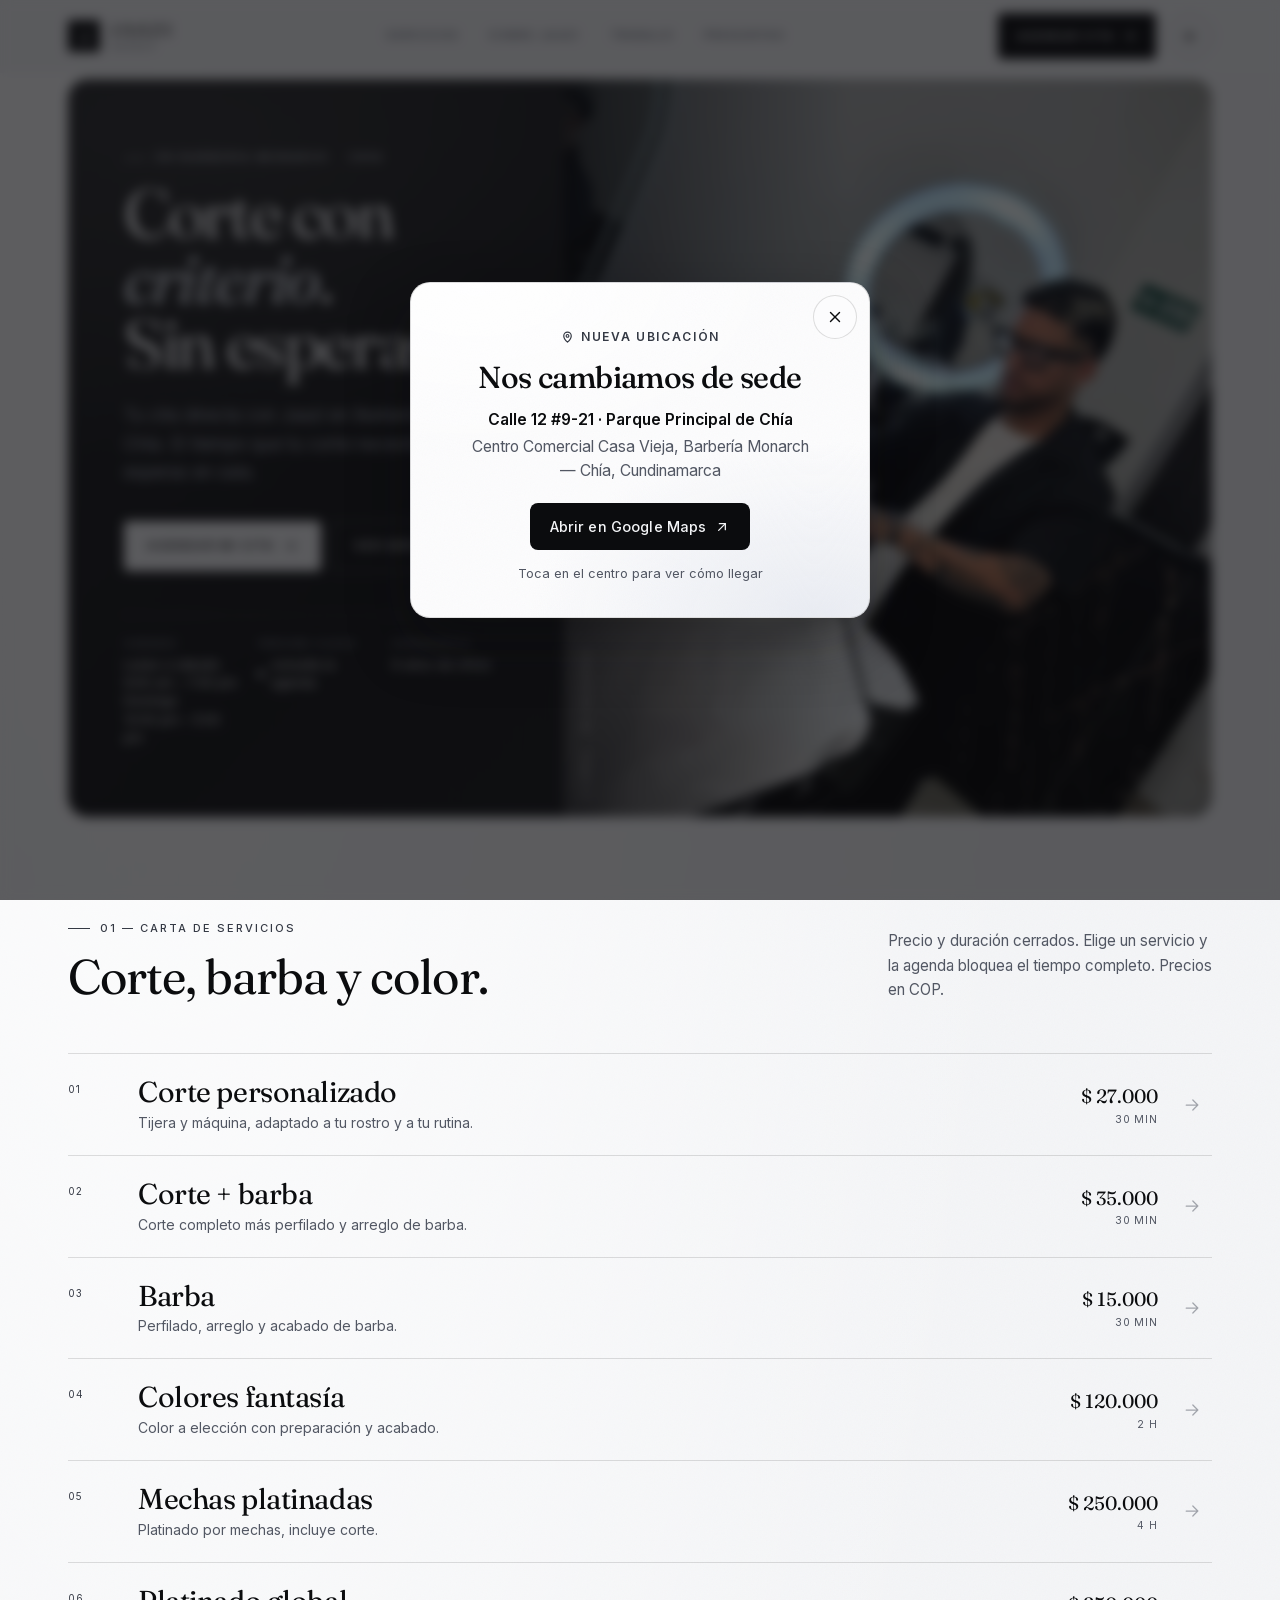
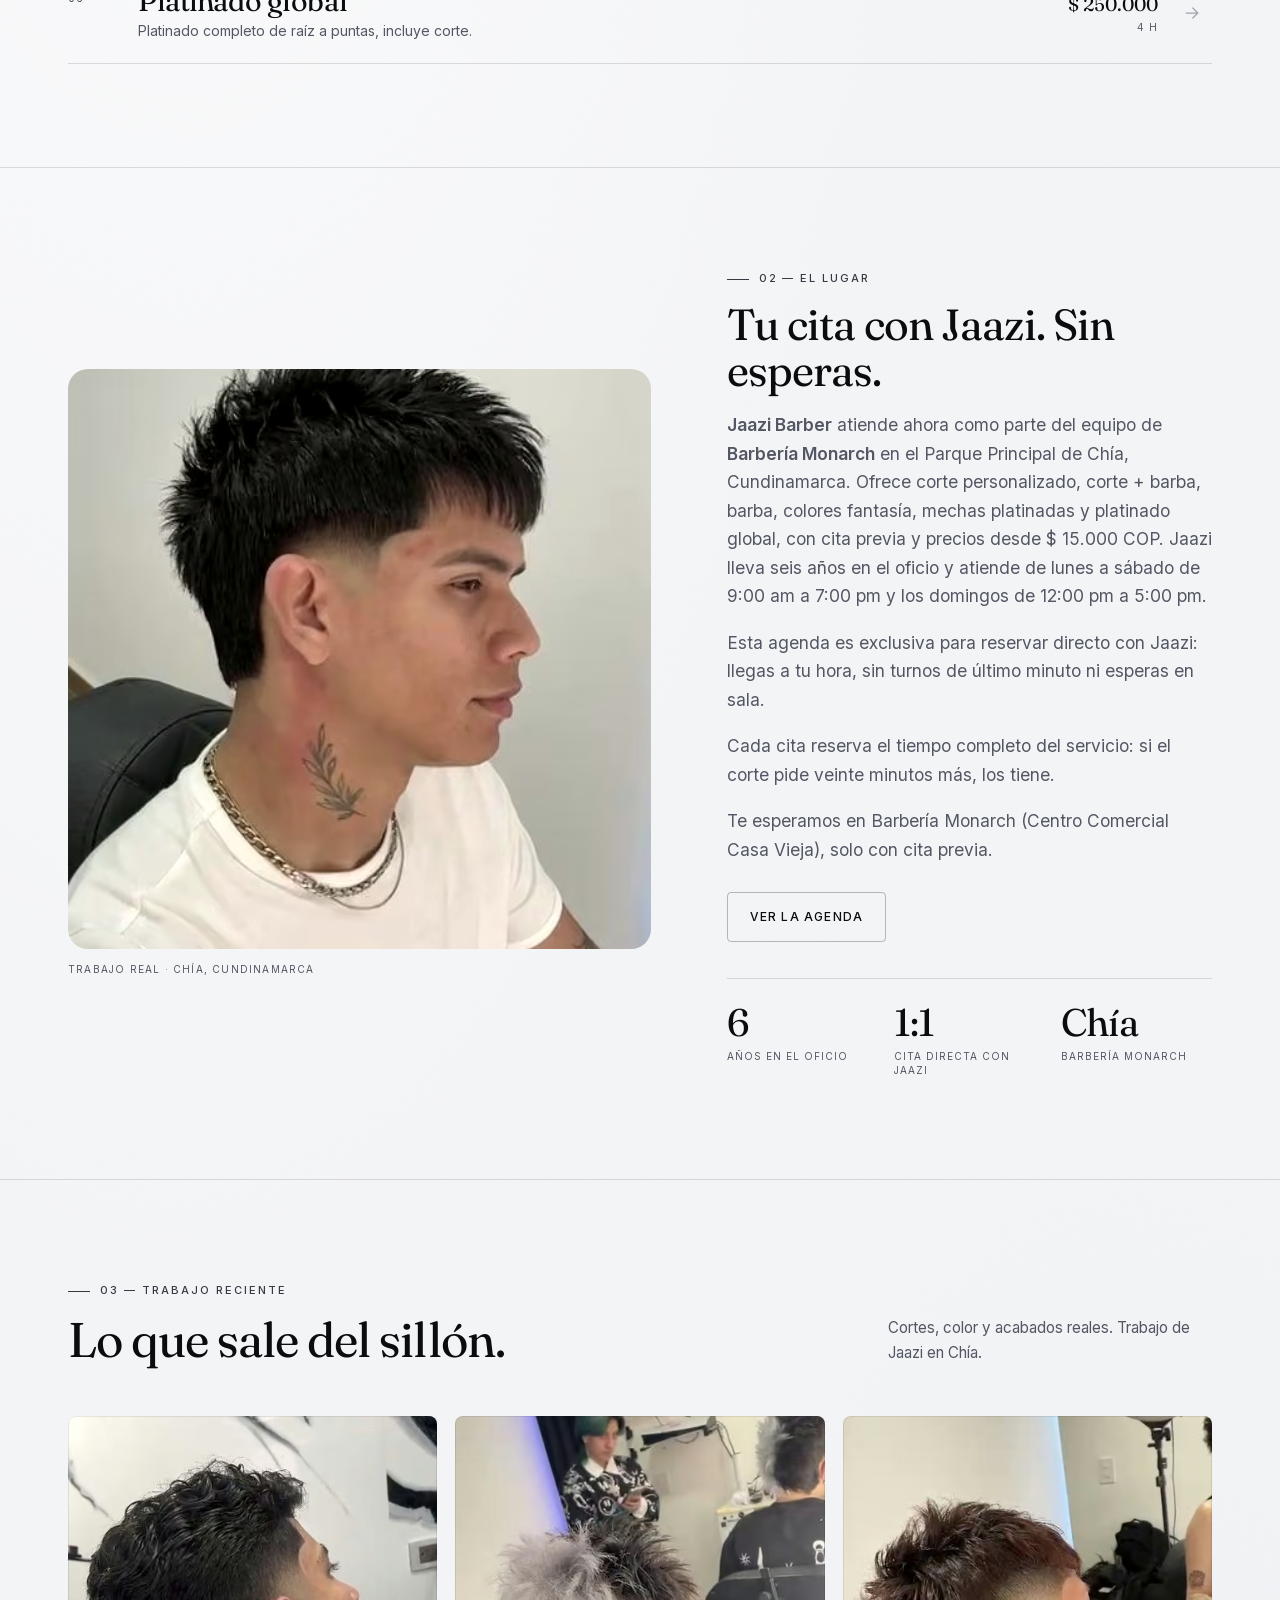
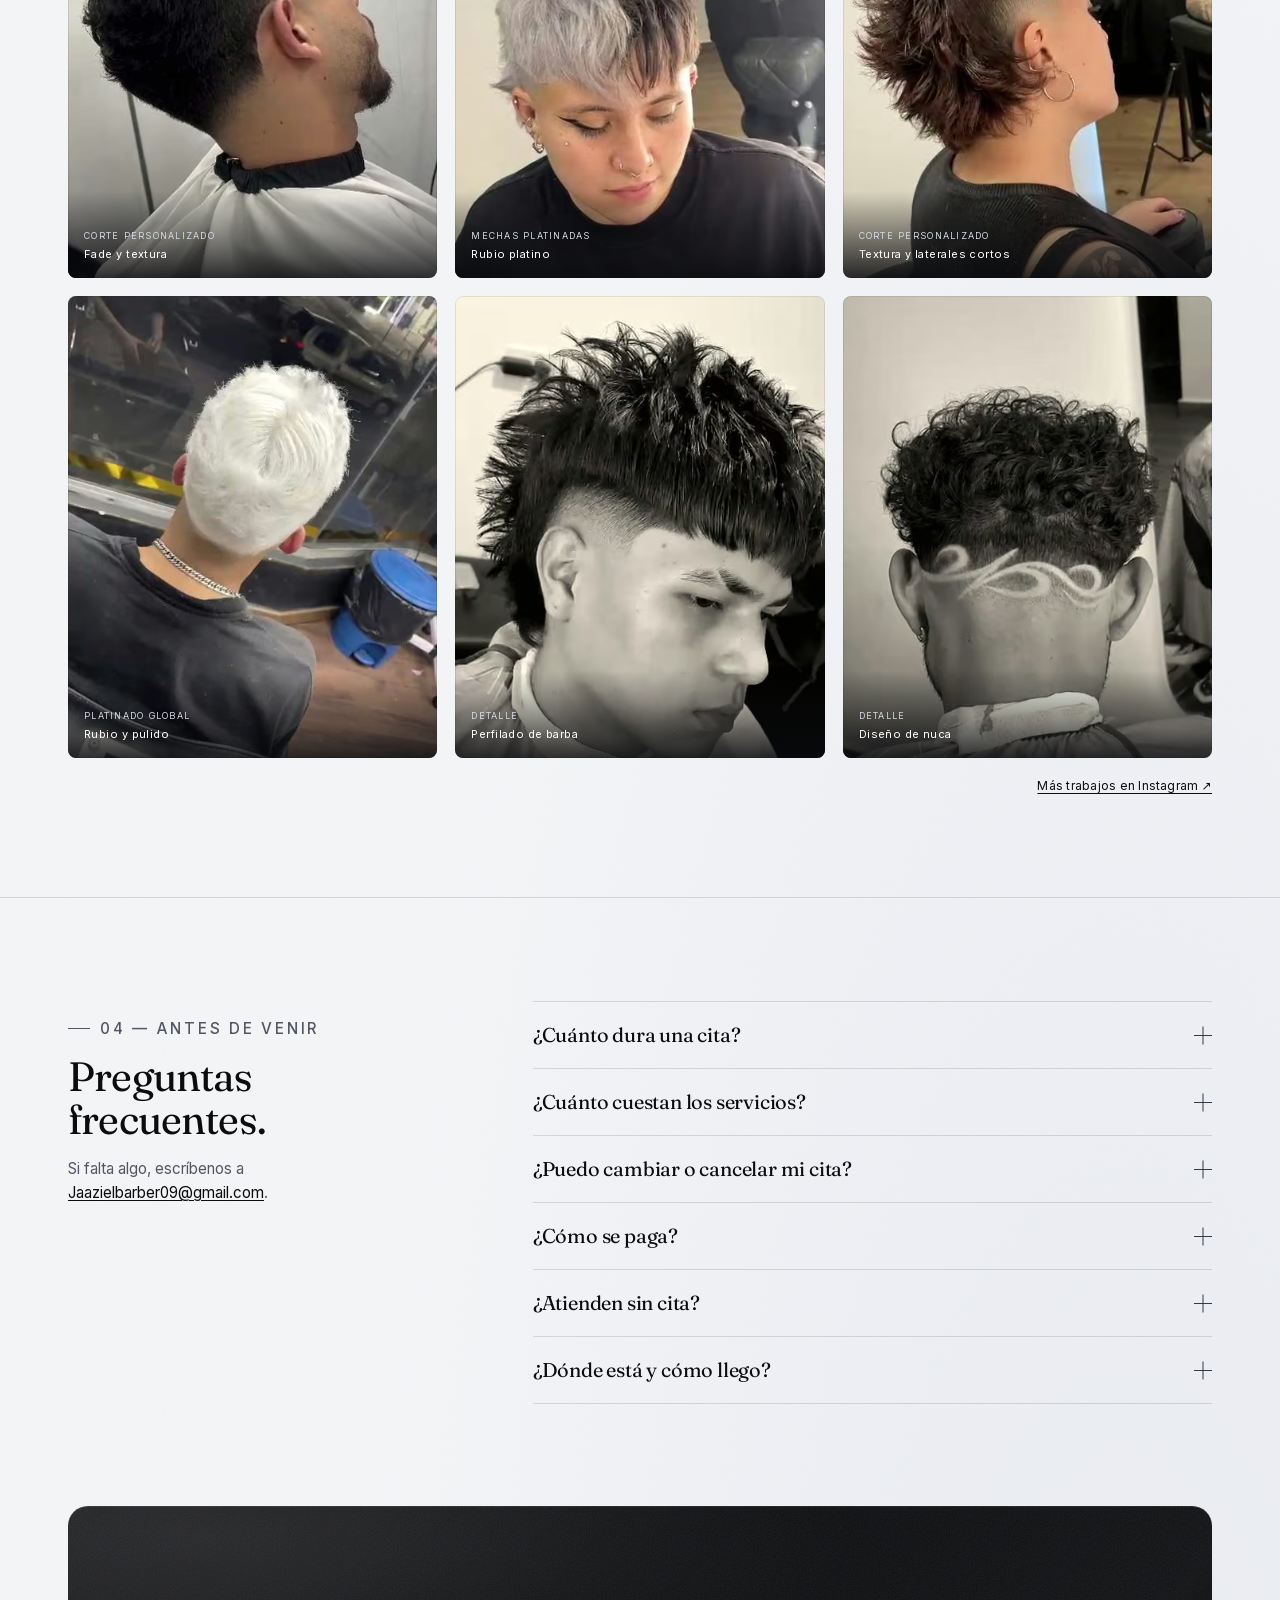
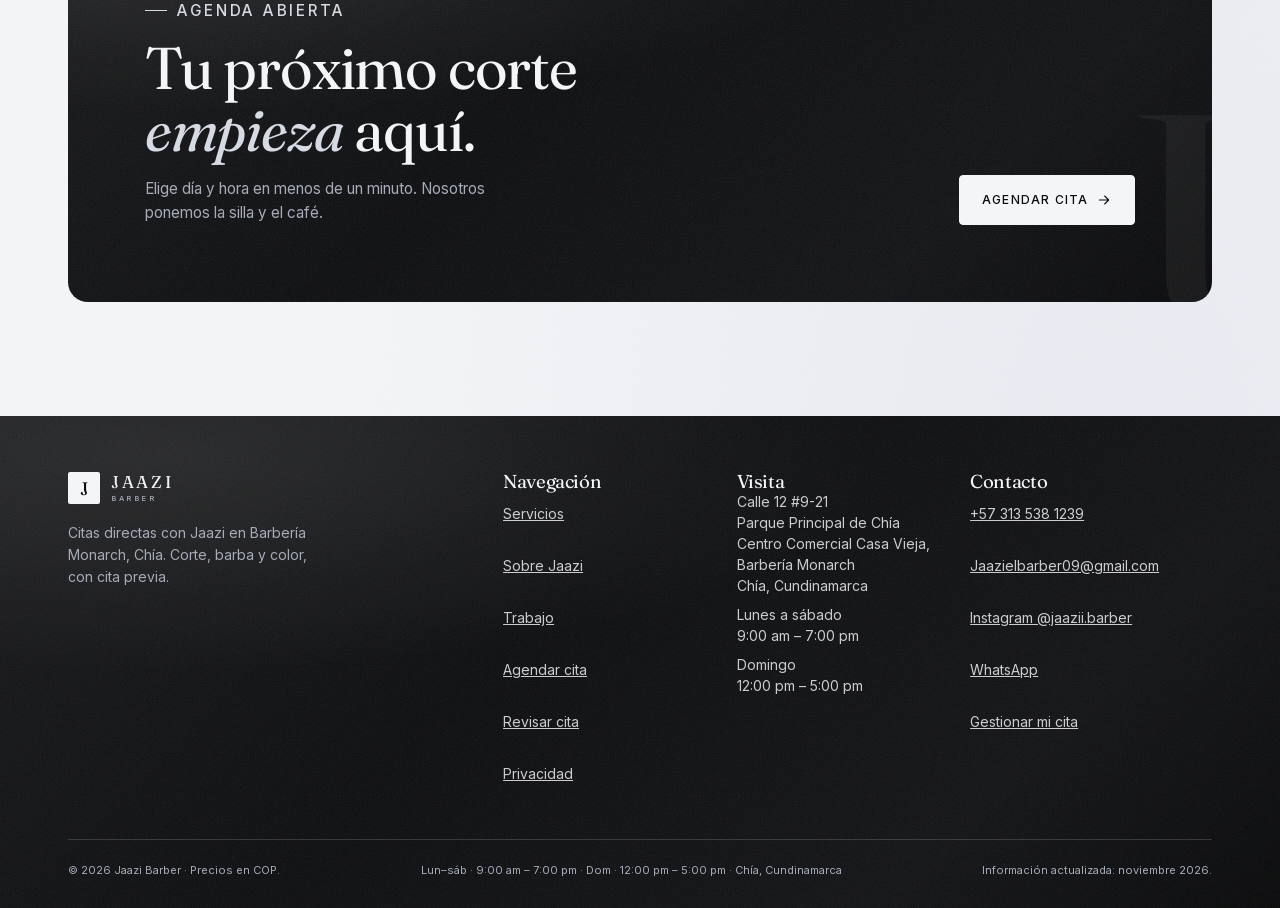
==== commit c2a8c202: "Permite consultar, cambiar y cancelar citas solo con teléfono" ====
--- a/index.html
+++ b/index.html
@@ -43,8 +43,8 @@
   <link rel="stylesheet" href="assets/fonts/fonts.css">
   <link rel="stylesheet" href="assets/css/site.css?v=2">
   <script src="assets/js/config.js"></script>
-  <script src="assets/js/api.js" defer></script>
-  <script src="assets/js/store.js?v=2" defer></script>
+  <script src="assets/js/api.js?v=2" defer></script>
+  <script src="assets/js/store.js" defer></script>
   <script src="assets/js/site.js?v=2" defer></script>
   <script src="assets/js/location-notice.js" defer></script>
   <script type="application/ld+json">
@@ -94,31 +94,19 @@
         {
           "@type": "Offer",
           "itemOffered": { "@type": "Service", "name": "Corte personalizado" },
-          "price": "29000",
+          "price": "27000",
           "priceCurrency": "COP"
         },
         {
           "@type": "Offer",
-          "itemOffered": { "@type": "Service", "name": "Corte y barba" },
-          "price": "37000",
+          "itemOffered": { "@type": "Service", "name": "Corte + barba" },
+          "price": "35000",
           "priceCurrency": "COP"
         },
         {
           "@type": "Offer",
           "itemOffered": { "@type": "Service", "name": "Barba" },
           "price": "15000",
-          "priceCurrency": "COP"
-        },
-        {
-          "@type": "Offer",
-          "itemOffered": { "@type": "Service", "name": "Servicio VIP" },
-          "price": "45000",
-          "priceCurrency": "COP"
-        },
-        {
-          "@type": "Offer",
-          "itemOffered": { "@type": "Service", "name": "Servicio VIP con barba" },
-          "price": "55000",
           "priceCurrency": "COP"
         },
         {
@@ -142,7 +130,7 @@
       ]
     },
     "sameAs": ["https://www.instagram.com/jaazii.barber"],
-    "dateModified": "2026-11-28"
+    "dateModified": "2026-11-03"
   }
   </script>
   <script type="application/ld+json">
@@ -153,17 +141,17 @@
       {
         "@type": "Question",
         "name": "¿Cuánto dura una cita?",
-        "acceptedAnswer": { "@type": "Answer", "text": "El corte personalizado, el corte y barba, la barba, el Servicio VIP y el Servicio VIP con barba duran 30 minutos; los colores fantasía, 2 horas; y las mechas platinadas o el platinado global, 4 horas. La agenda bloquea el tiempo completo del servicio; llega cinco minutos antes." }
+        "acceptedAnswer": { "@type": "Answer", "text": "El corte personalizado, el corte + barba y la barba duran 30 minutos; los colores fantasía, 2 horas; y las mechas platinadas o el platinado global, 4 horas. La agenda bloquea el tiempo completo del servicio; llega cinco minutos antes." }
       },
       {
         "@type": "Question",
         "name": "¿Cuánto cuestan los servicios?",
-        "acceptedAnswer": { "@type": "Answer", "text": "Corte personalizado, $ 29.000; corte y barba, $ 37.000; barba, $ 15.000; Servicio VIP, $ 45.000; Servicio VIP con barba, $ 55.000; colores fantasía, $ 120.000; mechas platinadas y platinado global, $ 250.000 cada uno. Precios en pesos colombianos (COP)." }
+        "acceptedAnswer": { "@type": "Answer", "text": "Corte personalizado, $ 27.000; corte + barba, $ 35.000; barba, $ 15.000; colores fantasía, $ 120.000; mechas platinadas y platinado global, $ 250.000 cada uno. Precios en pesos colombianos (COP)." }
       },
       {
         "@type": "Question",
         "name": "¿Puedo cambiar o cancelar mi cita?",
-        "acceptedAnswer": { "@type": "Answer", "text": "Sí. Desde Revisar cita, con tu código y el teléfono con el que reservaste, puedes cambiar la fecha y la hora o cancelarla en cualquier momento, sin costo." }
+        "acceptedAnswer": { "@type": "Answer", "text": "Sí. Desde Revisar cita, solo con el teléfono con el que reservaste, puedes cambiar la fecha y la hora o cancelarla en cualquier momento, sin costo." }
       },
       {
         "@type": "Question",
@@ -294,9 +282,9 @@
               <span class="service__num">01</span>
               <span class="service__body">
                 <span class="service__name">Corte personalizado</span>
-                <span class="service__desc">Corte con máquina o tijera según tus gustos y necesidades; incluye bebida de cortesía y un relajante masaje al finalizar.</span>
+                <span class="service__desc">Tijera y máquina, adaptado a tu rostro y a tu rutina.</span>
               </span>
-              <span class="service__price"><b>$ 29.000</b><span>30 min</span></span>
+              <span class="service__price"><b>$ 27.000</b><span>30 min</span></span>
               <svg class="service__arrow" viewBox="0 0 24 24" fill="none" aria-hidden="true"><path d="M5 12h14M13 6l6 6-6 6" stroke="currentColor" stroke-width="1.5" stroke-linecap="round" stroke-linejoin="round"/></svg>
             </a>
           </li>
@@ -304,10 +292,10 @@
             <a class="service__link" href="agendar.html?servicio=corte-barba">
               <span class="service__num">02</span>
               <span class="service__body">
-                <span class="service__name">Corte y barba</span>
-                <span class="service__desc">Corte con máquina o tijera según tus gustos y necesidades, más perfilado y arreglo de barba con vapor para un afeitado más suave; incluye bebida de cortesía y un relajante masaje al finalizar.</span>
+                <span class="service__name">Corte + barba</span>
+                <span class="service__desc">Corte completo más perfilado y arreglo de barba.</span>
               </span>
-              <span class="service__price"><b>$ 37.000</b><span>30 min</span></span>
+              <span class="service__price"><b>$ 35.000</b><span>30 min</span></span>
               <svg class="service__arrow" viewBox="0 0 24 24" fill="none" aria-hidden="true"><path d="M5 12h14M13 6l6 6-6 6" stroke="currentColor" stroke-width="1.5" stroke-linecap="round" stroke-linejoin="round"/></svg>
             </a>
           </li>
@@ -323,30 +311,8 @@
             </a>
           </li>
           <li class="service" data-reveal data-delay="180">
-            <a class="service__link" href="agendar.html?servicio=servicio-vip">
+            <a class="service__link" href="agendar.html?servicio=colores-fantasia">
               <span class="service__num">04</span>
-              <span class="service__body">
-                <span class="service__name">Servicio VIP</span>
-                <span class="service__desc">Corte personalizado con ritual facial (vapor para abrir poros, exfoliación, mascarilla negra para puntos negros e hidratación), masaje relajante y bebida de cortesía.</span>
-              </span>
-              <span class="service__price"><b>$ 45.000</b><span>30 min</span></span>
-              <svg class="service__arrow" viewBox="0 0 24 24" fill="none" aria-hidden="true"><path d="M5 12h14M13 6l6 6-6 6" stroke="currentColor" stroke-width="1.5" stroke-linecap="round" stroke-linejoin="round"/></svg>
-            </a>
-          </li>
-          <li class="service" data-reveal data-delay="240">
-            <a class="service__link" href="agendar.html?servicio=servicio-vip-barba">
-              <span class="service__num">05</span>
-              <span class="service__body">
-                <span class="service__name">Servicio VIP con barba</span>
-                <span class="service__desc">Corte y arreglo de barba con ritual facial (vapor para abrir poros, exfoliación, mascarilla negra para puntos negros e hidratación), masaje relajante y bebida de cortesía.</span>
-              </span>
-              <span class="service__price"><b>$ 55.000</b><span>30 min</span></span>
-              <svg class="service__arrow" viewBox="0 0 24 24" fill="none" aria-hidden="true"><path d="M5 12h14M13 6l6 6-6 6" stroke="currentColor" stroke-width="1.5" stroke-linecap="round" stroke-linejoin="round"/></svg>
-            </a>
-          </li>
-          <li class="service" data-reveal data-delay="300">
-            <a class="service__link" href="agendar.html?servicio=colores-fantasia">
-              <span class="service__num">06</span>
               <span class="service__body">
                 <span class="service__name">Colores fantasía</span>
                 <span class="service__desc">Color a elección con preparación y acabado.</span>
@@ -355,9 +321,9 @@
               <svg class="service__arrow" viewBox="0 0 24 24" fill="none" aria-hidden="true"><path d="M5 12h14M13 6l6 6-6 6" stroke="currentColor" stroke-width="1.5" stroke-linecap="round" stroke-linejoin="round"/></svg>
             </a>
           </li>
-          <li class="service" data-reveal data-delay="360">
+          <li class="service" data-reveal data-delay="240">
             <a class="service__link" href="agendar.html?servicio=mechas-platinadas">
-              <span class="service__num">07</span>
+              <span class="service__num">05</span>
               <span class="service__body">
                 <span class="service__name">Mechas platinadas</span>
                 <span class="service__desc">Platinado por mechas, incluye corte.</span>
@@ -366,9 +332,9 @@
               <svg class="service__arrow" viewBox="0 0 24 24" fill="none" aria-hidden="true"><path d="M5 12h14M13 6l6 6-6 6" stroke="currentColor" stroke-width="1.5" stroke-linecap="round" stroke-linejoin="round"/></svg>
             </a>
           </li>
-          <li class="service" data-reveal data-delay="420">
+          <li class="service" data-reveal data-delay="300">
             <a class="service__link" href="agendar.html?servicio=platinado-global">
-              <span class="service__num">08</span>
+              <span class="service__num">06</span>
               <span class="service__body">
                 <span class="service__name">Platinado global</span>
                 <span class="service__desc">Platinado completo de raíz a puntas, incluye corte.</span>
@@ -394,7 +360,7 @@
         <div class="studio__body" data-reveal data-delay="80">
           <p class="eyebrow">02 — El lugar</p>
           <h2 id="estudio-title">Tu cita con Jaazi. Sin esperas.</h2>
-          <p class="lede"><strong>Jaazi Barber</strong> atiende ahora como parte del equipo de <strong>Barbería Monarch</strong> en el Parque Principal de Chía, Cundinamarca. Ofrece corte personalizado, corte y barba, barba, Servicio VIP, Servicio VIP con barba, colores fantasía, mechas platinadas y platinado global, con cita previa y precios desde $ 15.000 COP. Jaazi lleva seis años en el oficio y atiende de lunes a sábado de 9:00 am a 7:00 pm y los domingos de 12:00 pm a 5:00 pm.</p>
+          <p class="lede"><strong>Jaazi Barber</strong> atiende ahora como parte del equipo de <strong>Barbería Monarch</strong> en el Parque Principal de Chía, Cundinamarca. Ofrece corte personalizado, corte + barba, barba, colores fantasía, mechas platinadas y platinado global, con cita previa y precios desde $ 15.000 COP. Jaazi lleva seis años en el oficio y atiende de lunes a sábado de 9:00 am a 7:00 pm y los domingos de 12:00 pm a 5:00 pm.</p>
           <p class="lede">Esta agenda es exclusiva para reservar directo con Jaazi: llegas a tu hora, sin turnos de último minuto ni esperas en sala.</p>
           <p class="lede">Cada cita reserva el tiempo completo del servicio: si el corte pide veinte minutos más, los tiene.</p>
           <p class="lede">Te esperamos en Barbería Monarch (Centro Comercial Casa Vieja), solo con cita previa.</p>
@@ -486,15 +452,15 @@
         <div class="faq__list">
           <details class="faq__item">
             <summary>¿Cuánto dura una cita?<span class="faq__icon" aria-hidden="true"></span></summary>
-            <div class="faq__body">El corte personalizado, el corte y barba, la barba, el Servicio VIP y el Servicio VIP con barba duran 30 minutos. Los colores fantasía, 2 horas; las mechas platinadas y el platinado global, 4 horas. La agenda bloquea el tiempo completo del servicio; llega cinco minutos antes.</div>
+            <div class="faq__body">El corte personalizado, el corte + barba y la barba duran 30 minutos. Los colores fantasía, 2 horas; las mechas platinadas y el platinado global, 4 horas. La agenda bloquea el tiempo completo del servicio; llega cinco minutos antes.</div>
           </details>
           <details class="faq__item">
             <summary>¿Cuánto cuestan los servicios?<span class="faq__icon" aria-hidden="true"></span></summary>
-            <div class="faq__body">Corte personalizado, $ 29.000; corte y barba, $ 37.000; barba, $ 15.000; Servicio VIP, $ 45.000; Servicio VIP con barba, $ 55.000; colores fantasía, $ 120.000; mechas platinadas y platinado global, $ 250.000 cada uno. Precios en pesos colombianos (COP).</div>
+            <div class="faq__body">Corte personalizado, $ 27.000; corte + barba, $ 35.000; barba, $ 15.000; colores fantasía, $ 120.000; mechas platinadas y platinado global, $ 250.000 cada uno. Precios en pesos colombianos (COP).</div>
           </details>
           <details class="faq__item">
             <summary>¿Puedo cambiar o cancelar mi cita?<span class="faq__icon" aria-hidden="true"></span></summary>
-            <div class="faq__body">Sí. Desde <a href="revisar.html" style="color:var(--ink); text-underline-offset:2px;">Revisar cita</a>, con tu código y tu teléfono, puedes cambiar la fecha y la hora o cancelarla en cualquier momento, sin costo.</div>
+            <div class="faq__body">Sí. Desde <a href="revisar.html" style="color:var(--ink); text-underline-offset:2px;">Revisar cita</a>, solo con tu número de teléfono, puedes cambiar la fecha y la hora o cancelarla en cualquier momento, sin costo.</div>
           </details>
           <details class="faq__item">
             <summary>¿Cómo se paga?<span class="faq__icon" aria-hidden="true"></span></summary>
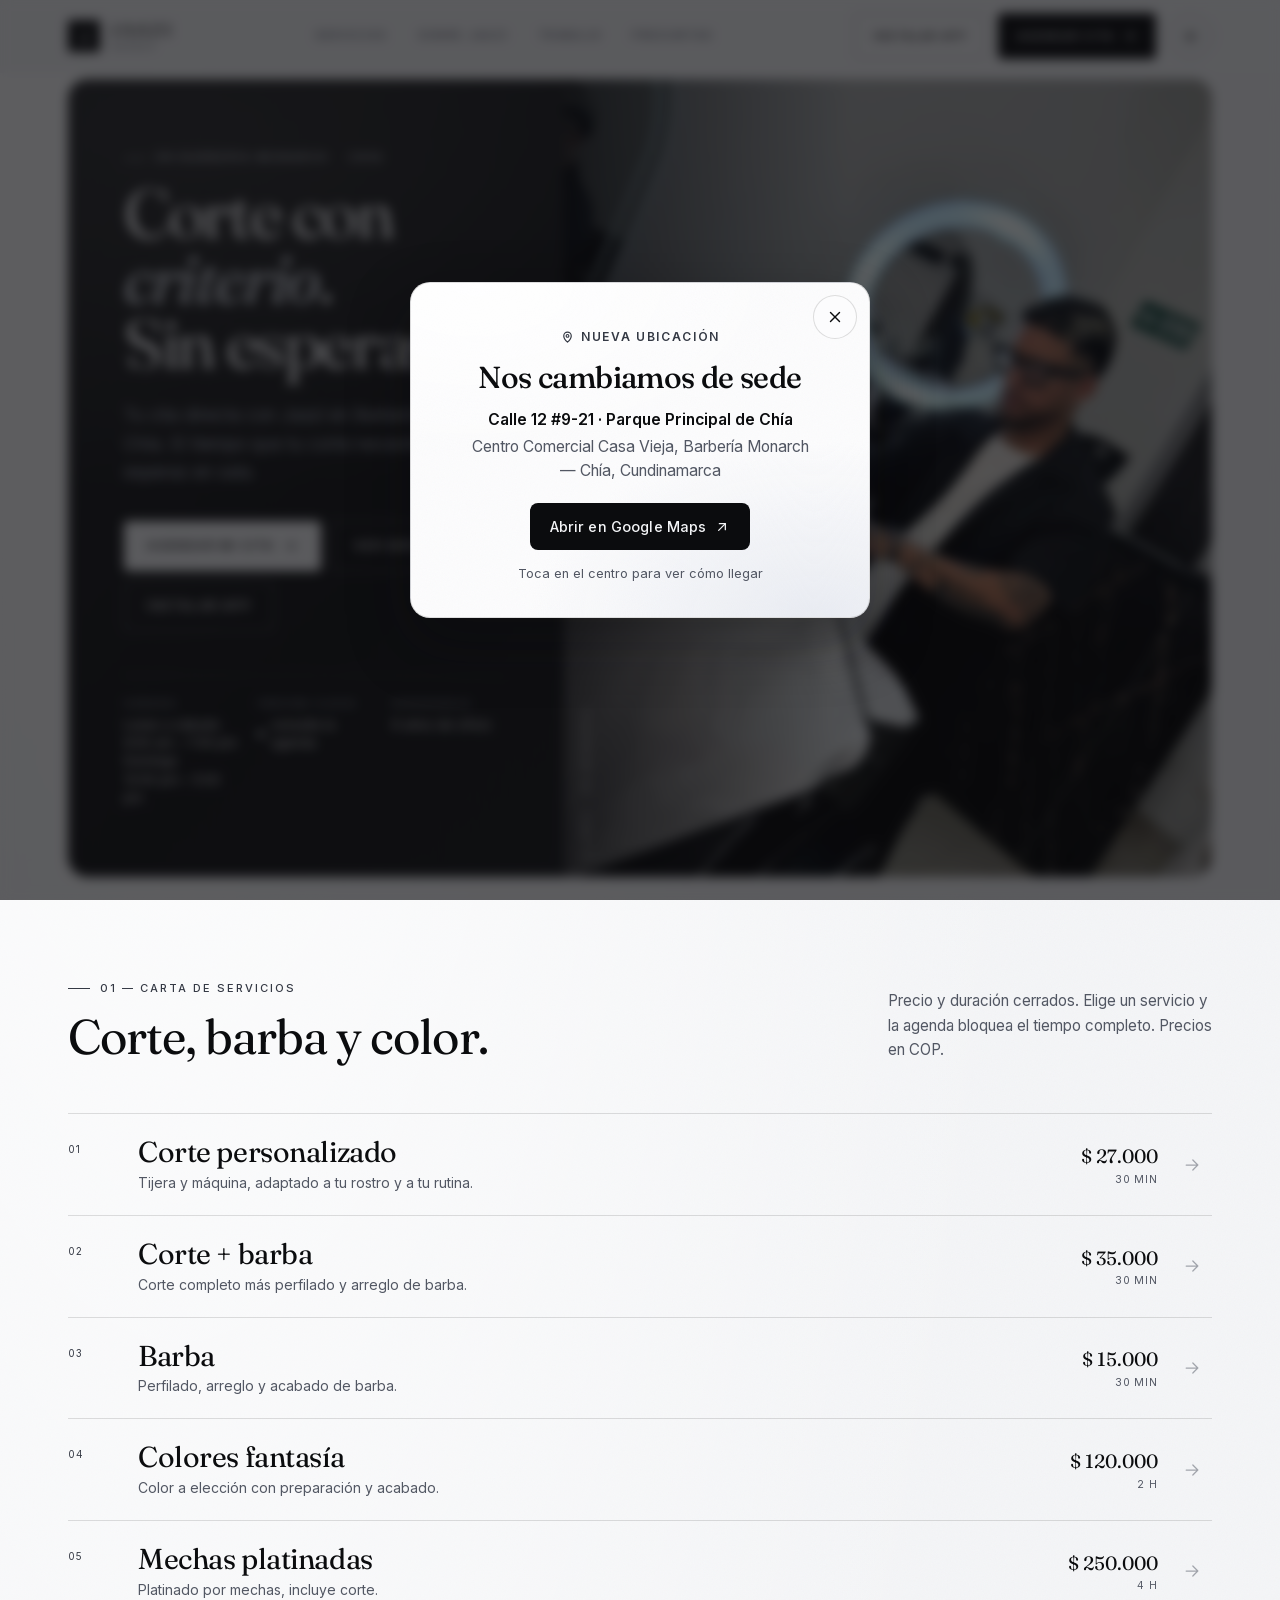
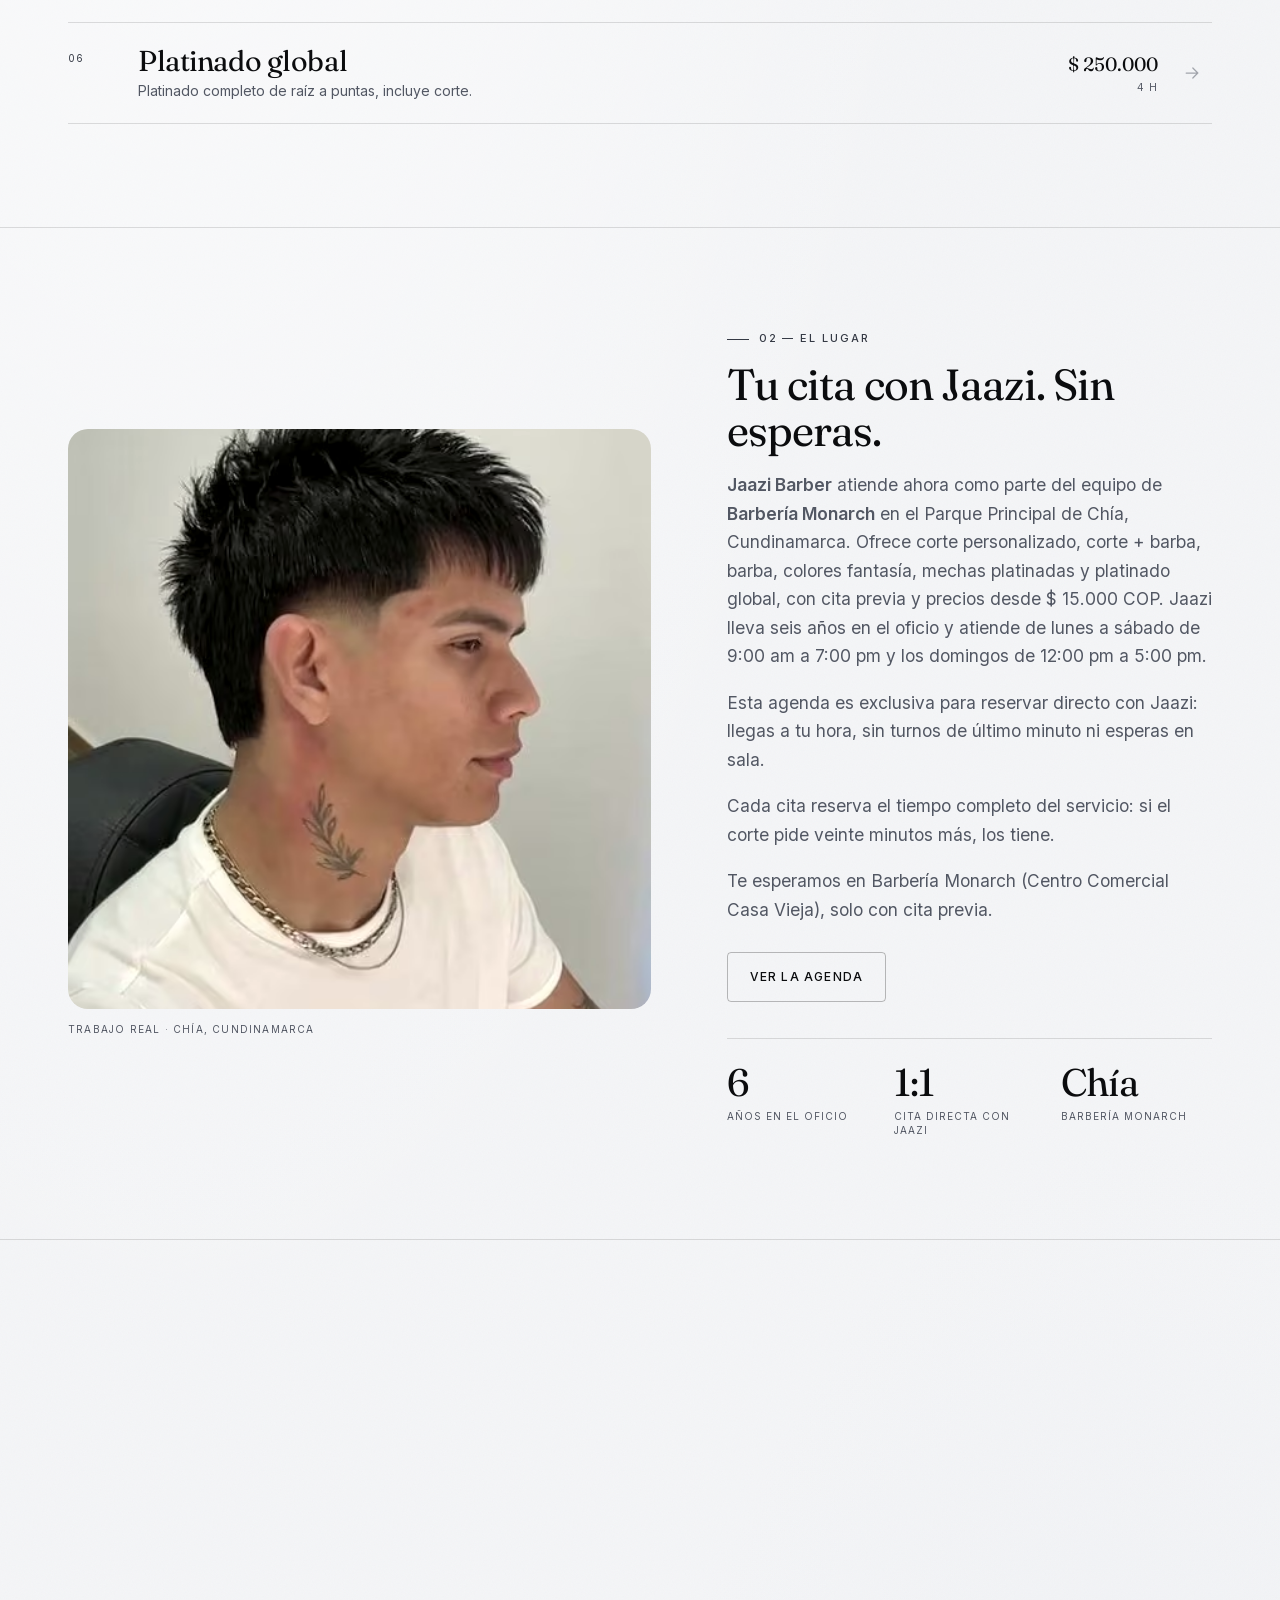
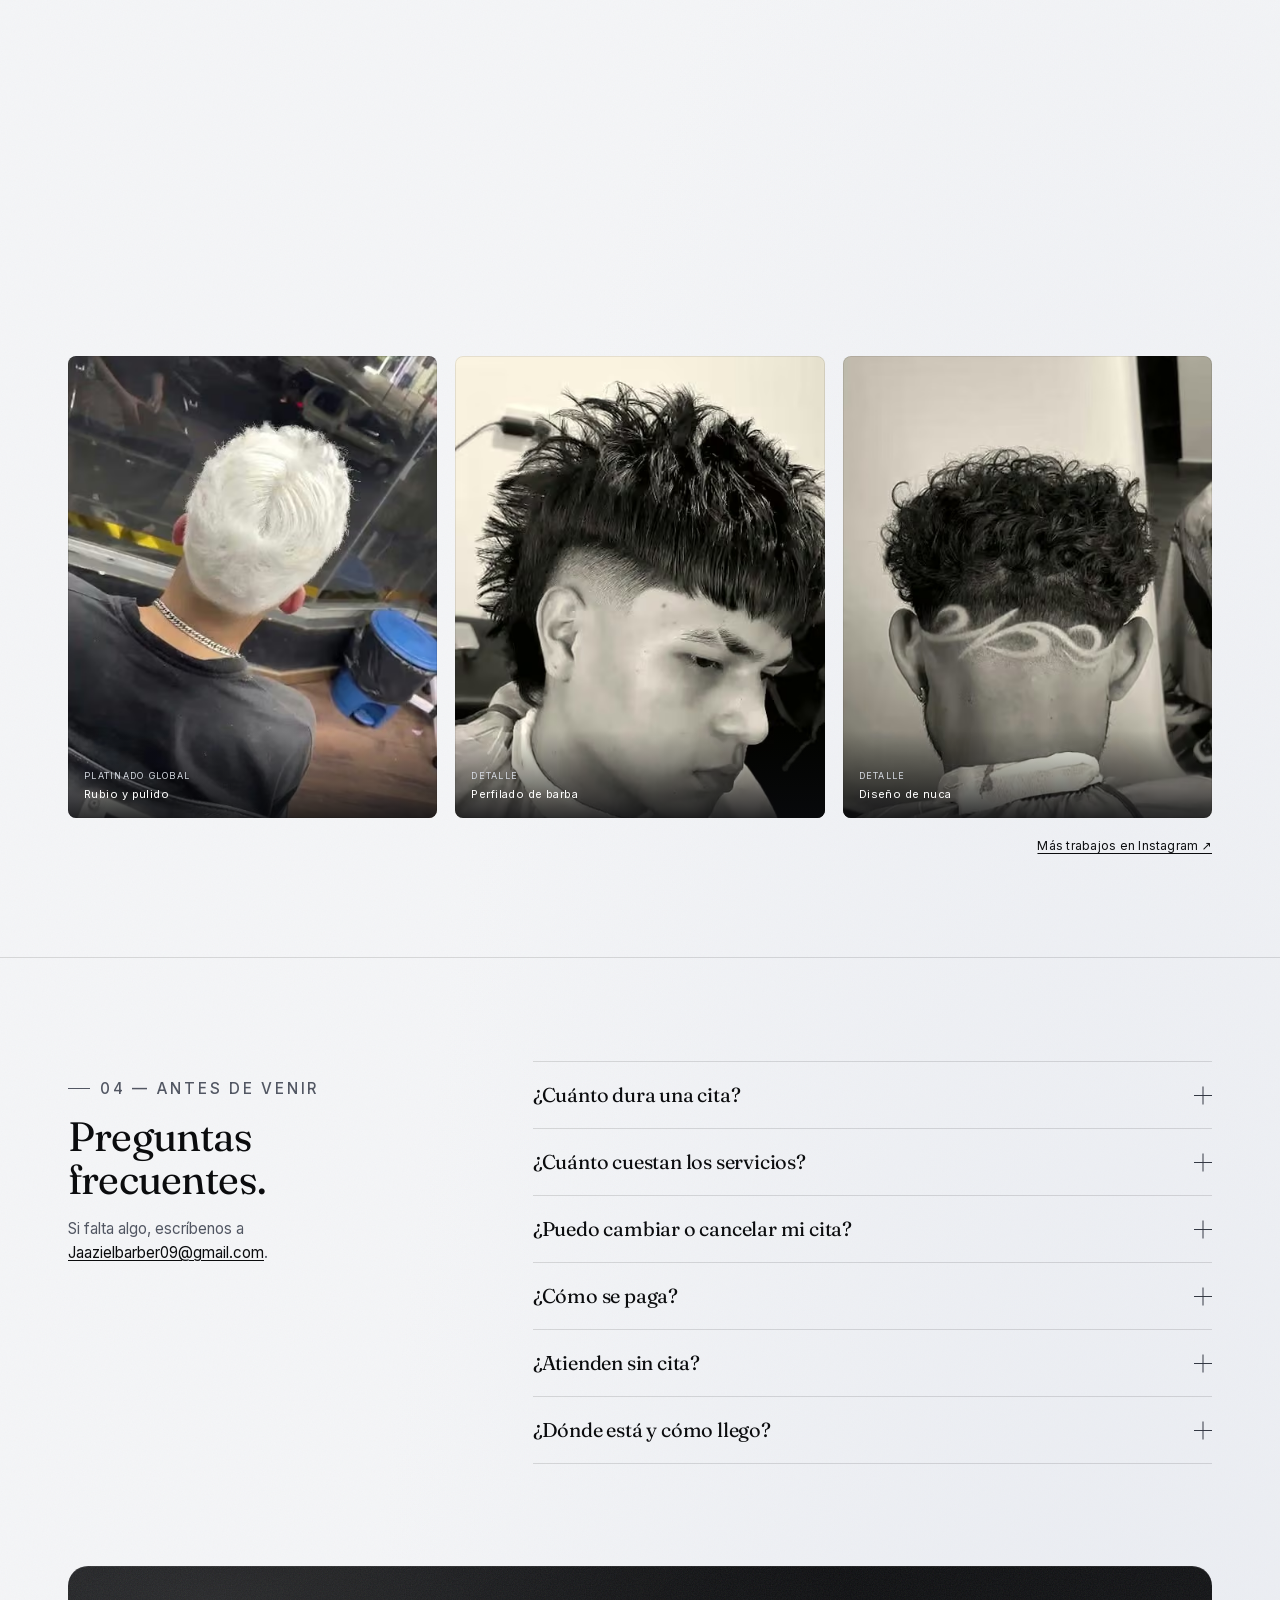
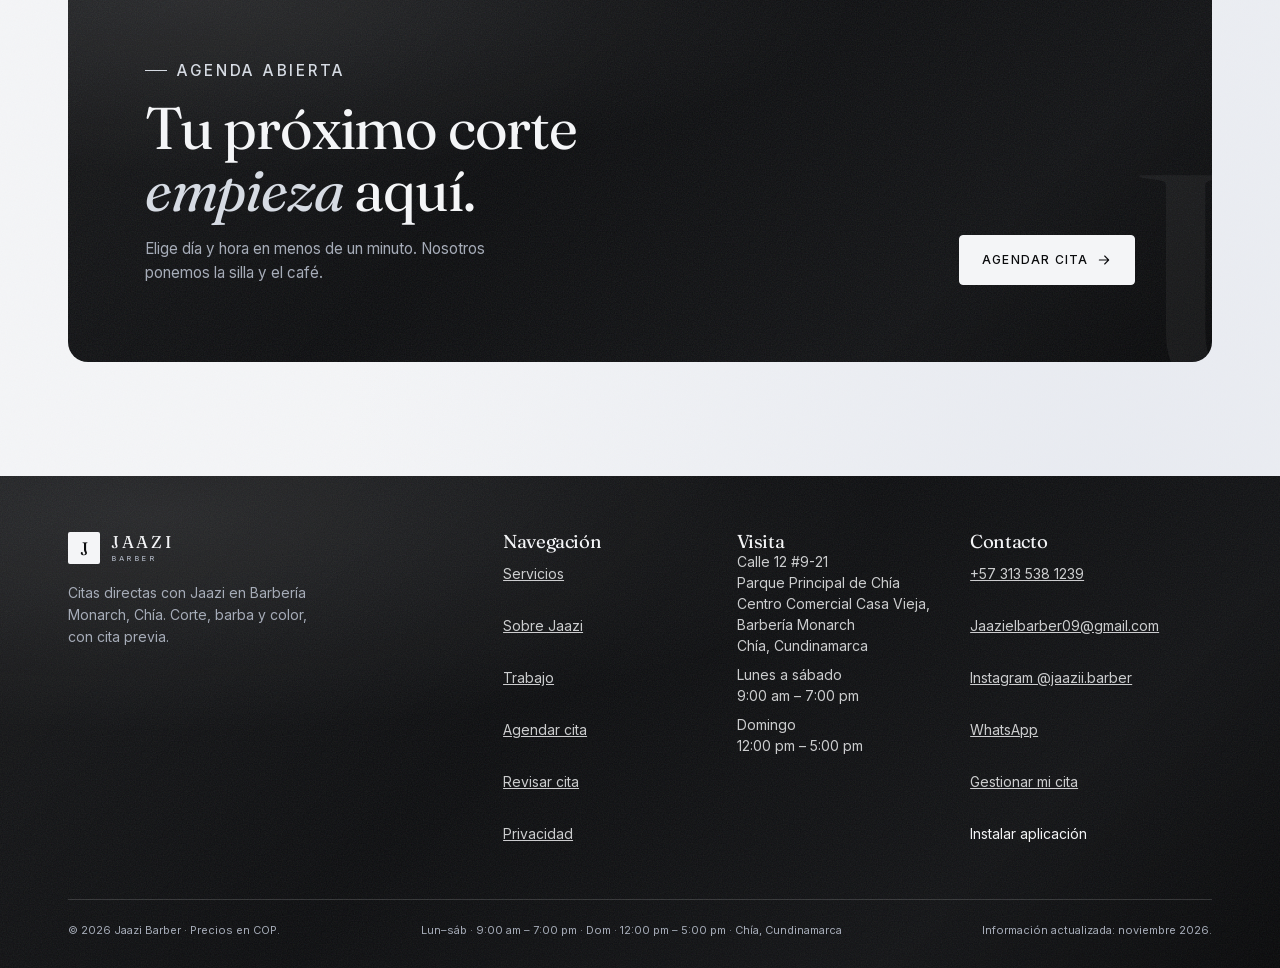
==== commit 78fe546f: "Convierte clientes y panel en PWA instalable" ====
--- a/index.html
+++ b/index.html
@@ -37,15 +37,19 @@
   <meta name="twitter:image:alt" content="Jaazi, barbero de Jaazi Barber en Barbería Monarch, Chía">
   <link rel="icon" href="assets/favicon.svg?v=2" type="image/svg+xml">
   <link rel="apple-touch-icon" href="assets/apple-touch-icon.png?v=2">
+  <link rel="manifest" href="manifest.webmanifest">
+  <meta name="mobile-web-app-capable" content="yes">
+  <meta name="apple-mobile-web-app-capable" content="yes">
+  <meta name="apple-mobile-web-app-title" content="Jaazi Barber">
   <link rel="preload" href="assets/fonts/fraunces-latin.woff2" as="font" type="font/woff2" crossorigin>
   <link rel="preload" href="assets/fonts/fraunces-latin-italic.woff2" as="font" type="font/woff2" crossorigin>
   <link rel="preload" href="assets/fonts/inter-latin.woff2" as="font" type="font/woff2" crossorigin>
   <link rel="stylesheet" href="assets/fonts/fonts.css">
-  <link rel="stylesheet" href="assets/css/site.css?v=2">
+  <link rel="stylesheet" href="assets/css/site.css?v=3">
   <script src="assets/js/config.js"></script>
-  <script src="assets/js/api.js?v=2" defer></script>
+  <script src="assets/js/api.js?v=3" defer></script>
   <script src="assets/js/store.js" defer></script>
-  <script src="assets/js/site.js?v=2" defer></script>
+  <script src="assets/js/site.js?v=3" defer></script>
   <script src="assets/js/location-notice.js" defer></script>
   <script type="application/ld+json">
   {
@@ -190,6 +194,7 @@
       </nav>
 
       <div class="site-header__actions">
+        <button class="btn btn--sm btn--ghost" type="button" data-pwa-install>Instalar app</button>
         <a class="btn btn--sm" href="agendar.html">
           Agendar cita
           <svg viewBox="0 0 24 24" fill="none" aria-hidden="true"><path d="M5 12h14M13 6l6 6-6 6" stroke="currentColor" stroke-width="1.6" stroke-linecap="round" stroke-linejoin="round"/></svg>
@@ -219,6 +224,7 @@
         Agendar cita
         <svg viewBox="0 0 24 24" fill="none" aria-hidden="true"><path d="M5 12h14M13 6l6 6-6 6" stroke="currentColor" stroke-width="1.6" stroke-linecap="round" stroke-linejoin="round"/></svg>
       </a>
+      <button class="btn btn--ghost btn--block" type="button" data-pwa-install style="margin-top: 10px;">Instalar app</button>
       <div class="mobile-menu__meta" style="margin-top: 20px;">
         <span>Lun–sáb · 9:00 am – 7:00 pm · Dom · 12:00 pm – 5:00 pm</span>
         <span>Chía, Cundinamarca</span>
@@ -239,6 +245,7 @@
               <svg viewBox="0 0 24 24" fill="none" aria-hidden="true"><path d="M5 12h14M13 6l6 6-6 6" stroke="currentColor" stroke-width="1.6" stroke-linecap="round" stroke-linejoin="round"/></svg>
             </a>
             <a class="btn btn--ghost-light" href="#servicios">Ver servicios</a>
+            <button class="btn btn--ghost-light" type="button" data-pwa-install>Instalar app</button>
           </div>
           <dl class="hero__meta">
             <div>
@@ -530,6 +537,7 @@
             <li><a href="https://www.instagram.com/jaazii.barber" target="_blank" rel="noopener">Instagram @jaazii.barber</a></li>
             <li><a href="https://wa.me/573135381239" target="_blank" rel="noopener">WhatsApp</a></li>
             <li><a href="revisar.html">Gestionar mi cita</a></li>
+            <li><button class="footer__btn" type="button" data-pwa-install>Instalar aplicación</button></li>
           </ul>
         </div>
       </div>
--- a/assets/css/site.css
+++ b/assets/css/site.css
@@ -1039,6 +1039,22 @@
   align-items: center;
   min-height: 44px;
 }
+.footer__btn {
+  display: inline-flex;
+  align-items: center;
+  gap: 7px;
+  min-height: 44px;
+  padding: 0;
+  border: 0;
+  background: none;
+  color: var(--bone);
+  font: inherit;
+  cursor: pointer;
+  transition: color 160ms ease;
+}
+@media (hover: hover) and (pointer: fine) {
+  .footer__btn:hover { color: var(--copper-light); }
+}
 .footer__list li { color: rgba(244, 245, 247, 0.82); }
 @media (hover: hover) and (pointer: fine) {
   .footer a:hover { color: var(--copper-light); }
@@ -1632,3 +1648,29 @@
     transform: none;
   }
 }
+
+/* ---------- Modal de instalación PWA ---------- */
+
+.pwa-modal__content {
+  display: flex;
+  flex-direction: column;
+  align-items: flex-start;
+  text-align: left;
+  gap: 16px;
+  padding: 40px clamp(22px, 5vw, 34px) 28px;
+}
+
+.pwa-modal__steps {
+  margin: 2px 0 6px;
+  padding-left: 20px;
+  display: grid;
+  gap: 10px;
+  font-size: 0.94rem;
+  line-height: 1.55;
+  color: var(--muted);
+}
+
+.pwa-modal__steps strong {
+  color: var(--ink);
+  font-weight: 600;
+}
